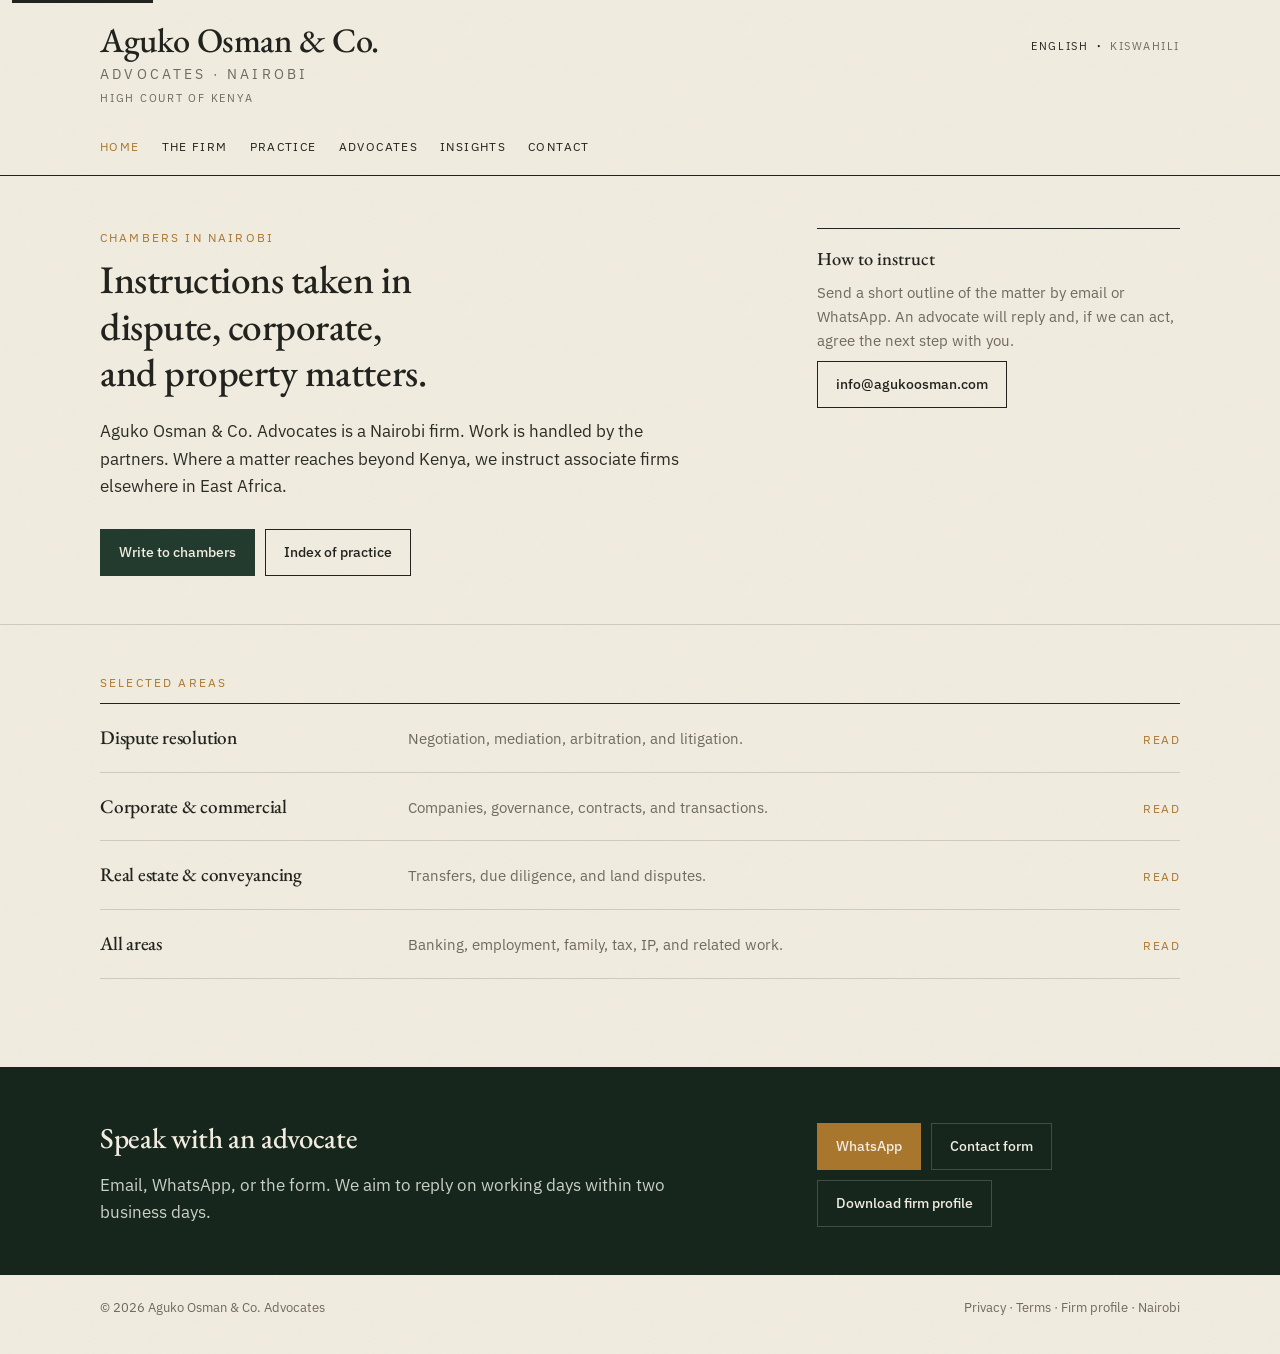
==== index.html @ e953668b "Publish the Aguko Osman chambers site as a bilingual static package. Co-authored-by: Cursor <cursora" ====
<!DOCTYPE html>
<html lang="en">
<head>
  <meta charset="UTF-8">
  <meta name="viewport" content="width=device-width, initial-scale=1">
  <title>Aguko Osman &amp; Co. Advocates — Nairobi</title>
  <meta name="description" content="Nairobi chambers practising in dispute resolution, corporate and commercial law, and conveyancing.">
  <link rel="preconnect" href="https://fonts.googleapis.com">
  <link rel="preconnect" href="https://fonts.gstatic.com" crossorigin>
  <link href="https://fonts.googleapis.com/css2?family=EB+Garamond:ital,wght@0,500;0,600;1,500&family=IBM+Plex+Sans:wght@400;500&display=swap" rel="stylesheet">
  <link rel="stylesheet" href="css/site.css">
  <script type="application/ld+json">
  {"@context":"https://schema.org","@type":"LegalService","name":"Aguko Osman & Co. Advocates","url":"https://agukoosman.com","email":"info@agukoosman.com","telephone":"+254743923365","areaServed":"Kenya","address":{"@type":"PostalAddress","addressLocality":"Nairobi","addressCountry":"KE"}}
  </script>
</head>
<body data-page="home">
  <a class="skip" href="#main">Skip to content</a>
  <div id="site-header"></div>
  <main id="main" class="page">
    <div class="wrap split">
      <div>
        <p class="page-kicker" data-i18n="home.kicker"></p>
        <h1 class="lede" data-i18n="home.lede"></h1>
        <p class="intro" data-i18n="home.intro"></p>
        <div class="actions">
          <a class="btn btn-solid" href="contact.html" data-i18n="home.ctaWrite"></a>
          <a class="btn btn-ghost" href="practice.html" data-i18n="home.ctaPractice"></a>
        </div>
      </div>
      <aside class="margin-note">
        <strong data-i18n="home.instructTitle"></strong>
        <span data-i18n="home.instruct"></span>
        <div class="actions">
          <a class="btn btn-ghost" href="mailto:info@agukoosman.com">info@agukoosman.com</a>
        </div>
      </aside>
    </div>
    <hr class="rule">
    <div class="wrap">
      <p class="page-kicker" data-i18n="home.selected"></p>
      <div class="index-list" id="home-areas"></div>
    </div>
  </main>
  <section class="band">
    <div class="wrap split">
      <div>
        <h2 style="margin:0 0 10px;font-size:1.8rem;" data-i18n="home.bandTitle"></h2>
        <p style="margin:0;max-width:36rem;color:#c9d0c4;" data-i18n="home.bandBody"></p>
      </div>
      <div class="actions" style="align-self:end;">
        <a class="btn btn-brass" href="https://wa.me/254743923365" target="_blank" rel="noopener" data-i18n="home.wa"></a>
        <a class="btn btn-ghost" href="contact.html" data-i18n="home.form"></a>
        <a class="btn btn-ghost" href="profile.html" data-i18n="home.profile"></a>
      </div>
    </div>
  </section>
  <div id="site-footer"></div>
  <script src="js/i18n.js"></script>
  <script src="js/site.js"></script>
</body>
</html>
---- css/site.css ----
:root {
  --paper: #F1ECDF;
  --ink: #22231E;
  --green: #223B2E;
  --green-deep: #16261D;
  --brass: #A9762E;
  --stone: #6E6A5C;
  --hairline: rgba(34, 35, 30, 0.16);
  --hairline-dark: rgba(241, 236, 223, 0.2);
  --measure: 38rem;
}

* { box-sizing: border-box; }

html { scroll-behavior: smooth; }

body:not(.ao-ready) main,
body:not(.ao-ready) .band,
body:not(.ao-ready) .colophon,
body:not(.ao-ready) #site-header { visibility: hidden; }

body {
  margin: 0;
  color: var(--ink);
  background-color: var(--paper);
  background-image: url("data:image/svg+xml,%3Csvg xmlns='http://www.w3.org/2000/svg' width='140' height='140'%3E%3Cfilter id='n'%3E%3CfeTurbulence type='fractalNoise' baseFrequency='.85' numOctaves='2' stitchTiles='stitch'/%3E%3C/filter%3E%3Crect width='100%25' height='100%25' filter='url(%23n)' opacity='.045'/%3E%3C/svg%3E");
  font-family: "IBM Plex Sans", sans-serif;
  font-size: 16.5px;
  line-height: 1.65;
  -webkit-font-smoothing: antialiased;
}

img { max-width: 100%; display: block; }

a { color: inherit; }

h1, h2, h3, .masthead-name, .drop {
  font-family: "EB Garamond", "Iowan Old Style", Georgia, serif;
  font-weight: 500;
  letter-spacing: -0.012em;
}

.wrap {
  width: min(1080px, calc(100% - 40px));
  margin-inline: auto;
}

.skip {
  position: absolute;
  left: 12px;
  top: -40px;
  background: var(--ink);
  color: var(--paper);
  padding: 8px 12px;
  z-index: 60;
}
.skip:focus { top: 12px; }

/* Masthead — letterhead, not a product navbar */
.masthead {
  padding: 22px 0 0;
  border-bottom: 1px solid var(--ink);
}

.masthead-top {
  display: block;
  padding-bottom: 16px;
}

.masthead-meta {
  font-size: 11px;
  letter-spacing: 0.16em;
  text-transform: uppercase;
  color: var(--stone);
  margin-top: 8px;
}

.masthead-name {
  font-size: clamp(1.55rem, 3.2vw, 2.15rem);
  line-height: 1.05;
  margin: 0;
  text-decoration: none;
  color: var(--ink);
}

.masthead-name span {
  display: block;
  font-size: 0.42em;
  letter-spacing: 0.22em;
  text-transform: uppercase;
  font-family: "IBM Plex Sans", sans-serif;
  font-weight: 400;
  margin-top: 6px;
  color: var(--stone);
}

.nav-bar {
  display: flex;
  align-items: center;
  justify-content: space-between;
  gap: 16px;
  padding: 14px 0 18px;
}

.nav-links {
  display: flex;
  flex-wrap: wrap;
  gap: 12px 22px;
  font-size: 11.5px;
  letter-spacing: 0.12em;
  text-transform: uppercase;
}

.nav-links a {
  text-decoration: none;
  color: var(--ink);
}

.nav-links a[aria-current="page"] {
  color: var(--brass);
}

.nav-links a:hover { color: var(--brass); }

.menu-btn {
  display: none;
  background: transparent;
  border: 1px solid var(--ink);
  color: var(--ink);
  font: inherit;
  font-size: 12px;
  letter-spacing: 0.12em;
  text-transform: uppercase;
  padding: 7px 12px;
  cursor: pointer;
}

.page {
  padding: 52px 0 80px;
}

.page-kicker {
  font-size: 12px;
  letter-spacing: 0.18em;
  text-transform: uppercase;
  color: var(--brass);
  margin: 0 0 10px;
}

.lede {
  font-family: "EB Garamond", Georgia, serif;
  font-size: clamp(1.7rem, 3.4vw, 2.45rem);
  line-height: 1.18;
  font-weight: 500;
  margin: 0 0 22px;
  max-width: 18ch;
}

.intro {
  font-size: 1.05rem;
  max-width: var(--measure);
  color: #2c2d26;
  margin: 0 0 28px;
}

.prose {
  max-width: var(--measure);
}

.prose p { margin: 0 0 1em; color: #2c2d26; }

.prose h2 {
  font-size: 1.7rem;
  margin: 2.2rem 0 0.7rem;
}

.prose h3 {
  font-size: 1.25rem;
  margin: 1.6rem 0 0.45rem;
}

.split {
  display: grid;
  grid-template-columns: minmax(0, 1.35fr) minmax(220px, 0.75fr);
  gap: 48px 64px;
  align-items: start;
}

.margin-note {
  border-top: 1px solid var(--ink);
  padding-top: 14px;
  font-size: 14.5px;
  color: var(--stone);
}

.margin-note strong {
  display: block;
  color: var(--ink);
  font-weight: 500;
  font-family: "EB Garamond", Georgia, serif;
  font-size: 1.15rem;
  margin-bottom: 8px;
}

.actions {
  display: flex;
  flex-wrap: wrap;
  gap: 10px;
  margin-top: 8px;
}

.btn {
  display: inline-block;
  text-decoration: none;
  padding: 11px 18px;
  font-size: 14px;
  font-weight: 500;
  border: 1px solid var(--ink);
}

.btn-solid {
  background: var(--green);
  color: var(--paper);
  border-color: var(--green);
}

.btn-solid:hover { background: var(--green-deep); border-color: var(--green-deep); }

.btn-ghost {
  background: transparent;
  color: var(--ink);
}

.btn-ghost:hover {
  background: var(--ink);
  color: var(--paper);
}

.btn-brass {
  background: var(--brass);
  color: var(--green-deep);
  border-color: var(--brass);
}

.rule {
  border: 0;
  border-top: 1px solid var(--hairline);
  margin: 48px 0;
}

.rule-ink {
  border-top-color: var(--ink);
  margin: 28px 0 36px;
}

.index-list {
  border-top: 1px solid var(--ink);
}

.index-row {
  display: grid;
  grid-template-columns: minmax(200px, 280px) 1fr auto;
  gap: 16px 28px;
  align-items: baseline;
  padding: 18px 0;
  border-bottom: 1px solid var(--hairline);
  text-decoration: none;
  color: inherit;
}

.index-row h2,
.index-row h3 {
  margin: 0;
  font-size: 1.2rem;
  font-weight: 500;
}

.index-row p {
  margin: 0;
  font-size: 14.5px;
  color: var(--stone);
}

.index-row .go {
  font-size: 12px;
  letter-spacing: 0.12em;
  text-transform: uppercase;
  color: var(--brass);
  white-space: nowrap;
}

.index-row:hover h2,
.index-row:hover h3 { color: var(--green); }

.bio {
  display: grid;
  grid-template-columns: 140px 1fr;
  gap: 28px 40px;
  padding: 36px 0;
  border-bottom: 1px solid var(--hairline);
}

.bio:first-of-type { border-top: 1px solid var(--ink); }

.mark {
  width: 140px;
  height: 160px;
  background: var(--green);
  color: var(--paper);
  display: flex;
  align-items: flex-end;
  padding: 14px 16px;
  font-family: "EB Garamond", Georgia, serif;
  font-size: 2.4rem;
  line-height: 1;
}

.bio .role {
  font-size: 12px;
  letter-spacing: 0.14em;
  text-transform: uppercase;
  color: var(--brass);
  margin: 0 0 6px;
}

.bio h2 { margin: 0 0 10px; font-size: 1.85rem; }

.bio p { margin: 0 0 0.85em; max-width: var(--measure); }

.practice-block {
  padding: 40px 0;
  border-bottom: 1px solid var(--hairline);
}

.practice-block:first-of-type { border-top: 1px solid var(--ink); }

.practice-block h2 {
  margin: 0 0 8px;
  font-size: 1.65rem;
}

.practice-block .meta {
  font-size: 12px;
  letter-spacing: 0.12em;
  text-transform: uppercase;
  color: var(--stone);
  margin: 0 0 16px;
}

article.insight {
  max-width: 40rem;
}

.byline {
  font-size: 13px;
  color: var(--stone);
  margin: 0 0 28px;
  padding-bottom: 16px;
  border-bottom: 1px solid var(--hairline);
}

.contact-grid {
  display: grid;
  grid-template-columns: 1.1fr 0.9fr;
  gap: 48px;
}

.field { margin-bottom: 22px; }

.field label {
  display: block;
  font-size: 12px;
  letter-spacing: 0.1em;
  text-transform: uppercase;
  color: var(--stone);
  margin-bottom: 6px;
}

.field input,
.field textarea,
.field select {
  width: 100%;
  background: transparent;
  border: 0;
  border-bottom: 1px solid var(--ink);
  color: var(--ink);
  font: inherit;
  font-size: 16px;
  padding: 8px 0;
  border-radius: 0;
}

.field input:focus,
.field textarea:focus,
.field select:focus {
  outline: none;
  border-bottom-color: var(--brass);
}

.consent {
  display: flex;
  gap: 10px;
  align-items: flex-start;
  font-size: 13.5px;
  color: var(--stone);
  margin: 8px 0 22px;
}

.consent input { margin-top: 4px; }

.details dt {
  font-size: 12px;
  letter-spacing: 0.12em;
  text-transform: uppercase;
  color: var(--stone);
  margin-top: 18px;
}

.details dd {
  margin: 4px 0 0;
}

.details a { color: var(--brass); }

.band {
  background: var(--green-deep);
  color: var(--paper);
  padding: 48px 0;
  margin-top: 8px;
}

.band a { color: var(--paper); }
.band .btn-ghost {
  color: var(--paper);
  border-color: var(--hairline-dark);
}
.band .btn-ghost:hover {
  background: var(--paper);
  color: var(--green-deep);
}

.colophon {
  padding: 22px 0 36px;
  font-size: 12.5px;
  color: var(--stone);
  display: flex;
  justify-content: space-between;
  gap: 16px;
  flex-wrap: wrap;
}

.colophon a { color: var(--stone); text-decoration: none; }
.colophon a:hover { color: var(--ink); }

.notice {
  font-size: 13.5px;
  color: var(--stone);
  border-top: 1px solid var(--hairline);
  padding-top: 14px;
  margin-top: 28px;
}

.lang-switch {
  display: flex;
  align-items: center;
  gap: 8px;
  margin-top: 10px;
}

.lang-switch button {
  background: none;
  border: 0;
  padding: 0;
  font: inherit;
  font-size: 11px;
  letter-spacing: 0.14em;
  text-transform: uppercase;
  color: var(--stone);
  cursor: pointer;
}

.lang-switch button[aria-pressed="true"] {
  color: var(--ink);
}

.lang-switch button:hover { color: var(--brass); }

.masthead-row {
  display: flex;
  justify-content: space-between;
  gap: 24px;
  align-items: flex-start;
}

.maps {
  display: grid;
  grid-template-columns: 1fr 1fr;
  gap: 28px;
  margin-top: 48px;
}

.map-card {
  border-top: 1px solid var(--ink);
  padding-top: 14px;
}

.map-card h2 {
  margin: 0 0 8px;
  font-size: 1.25rem;
}

.map-card p {
  font-size: 14.5px;
  color: var(--stone);
  margin: 0 0 12px;
}

.map-card iframe {
  width: 100%;
  height: 220px;
  border: 1px solid var(--hairline);
  background: var(--paper);
}

.honey {
  position: absolute;
  left: -9999px;
  height: 0;
  overflow: hidden;
}

.form-status:empty { display: none; }

.form-status.is-error { color: #7a1f1f; }

.profile-sheet {
  max-width: 42rem;
}

.profile-sheet h1 {
  font-size: 2rem;
  margin: 0 0 8px;
}

.area-nav {
  font-size: 13.5px;
  margin: 0 0 28px;
}

.area-nav a { color: var(--brass); }

@media print {
  .masthead .nav-bar,
  .menu-btn,
  .lang-switch,
  .skip,
  .colophon a:not(:first-child),
  .no-print { display: none !important; }
  body { background: #fff; background-image: none; }
  .page { padding: 0; }
}

@media (max-width: 960px) {
  .menu-btn { display: inline-block; }

  .nav-links {
    display: none;
    width: 100%;
    flex-direction: column;
    gap: 14px;
    padding: 8px 0 16px;
  }

  .nav-bar.is-open .nav-links { display: flex; }
  .nav-bar.is-open { flex-wrap: wrap; }

  .split,
  .contact-grid,
  .bio,
  .index-row {
    grid-template-columns: 1fr;
  }

  .index-row .go { display: none; }

  .lede { max-width: none; }

  .masthead-row { flex-direction: column; gap: 8px; }

  .maps { grid-template-columns: 1fr; }
}
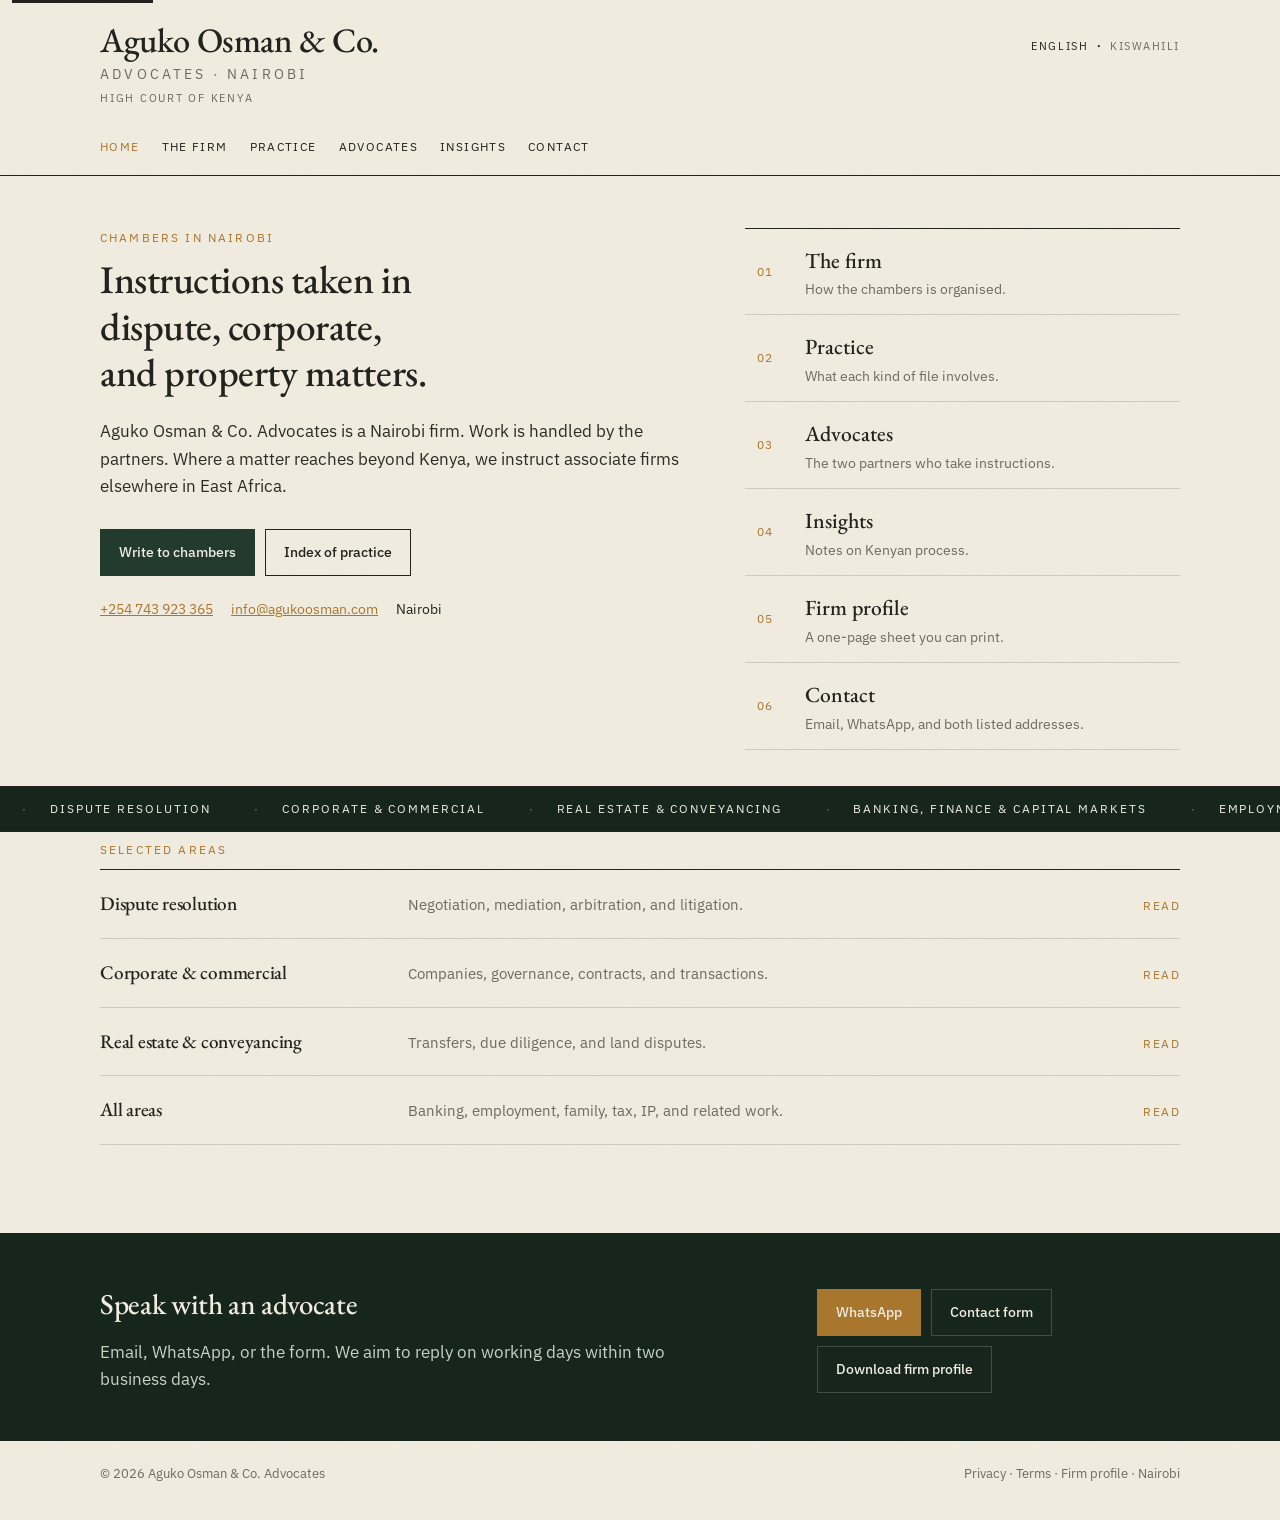
==== commit 6304ac27: "Give the homepage section panels, a practice ticker, and a phone dock. Co-authored-by: Cursor <curso" ====
--- a/index.html
+++ b/index.html
@@ -16,26 +16,32 @@
 <body data-page="home">
   <a class="skip" href="#main">Skip to content</a>
   <div id="site-header"></div>
-  <main id="main" class="page">
-    <div class="wrap split">
+  <main id="main" class="page front">
+    <div class="wrap front-grid">
       <div>
         <p class="page-kicker" data-i18n="home.kicker"></p>
-        <h1 class="lede" data-i18n="home.lede"></h1>
+        <h1 class="lede front-title" data-i18n="home.lede"></h1>
         <p class="intro" data-i18n="home.intro"></p>
         <div class="actions">
           <a class="btn btn-solid" href="contact.html" data-i18n="home.ctaWrite"></a>
           <a class="btn btn-ghost" href="practice.html" data-i18n="home.ctaPractice"></a>
         </div>
+        <p class="front-facts">
+          <a href="tel:+254743923365">+254 743 923 365</a>
+          <a href="mailto:info@agukoosman.com">info@agukoosman.com</a>
+          <span>Nairobi</span>
+        </p>
       </div>
-      <aside class="margin-note">
-        <strong data-i18n="home.instructTitle"></strong>
-        <span data-i18n="home.instruct"></span>
-        <div class="actions">
-          <a class="btn btn-ghost" href="mailto:info@agukoosman.com">info@agukoosman.com</a>
-        </div>
-      </aside>
+      <nav class="doors" aria-label="Sections">
+        <a href="about.html"><span>01</span><strong data-i18n="home.doorFirm"></strong><em data-i18n="home.doorFirmB"></em></a>
+        <a href="practice.html"><span>02</span><strong data-i18n="home.doorPractice"></strong><em data-i18n="home.doorPracticeB"></em></a>
+        <a href="advocates.html"><span>03</span><strong data-i18n="home.doorPeople"></strong><em data-i18n="home.doorPeopleB"></em></a>
+        <a href="insights.html"><span>04</span><strong data-i18n="home.doorInsights"></strong><em data-i18n="home.doorInsightsB"></em></a>
+        <a href="profile.html"><span>05</span><strong data-i18n="home.doorProfile"></strong><em data-i18n="home.doorProfileB"></em></a>
+        <a href="contact.html"><span>06</span><strong data-i18n="home.doorContact"></strong><em data-i18n="home.doorContactB"></em></a>
+      </nav>
     </div>
-    <hr class="rule">
+    <div class="ticker" id="ticker"></div>
     <div class="wrap">
       <p class="page-kicker" data-i18n="home.selected"></p>
       <div class="index-list" id="home-areas"></div>
--- a/css/site.css
+++ b/css/site.css
@@ -14,11 +14,6 @@
 
 html { scroll-behavior: smooth; }
 
-body:not(.ao-ready) main,
-body:not(.ao-ready) .band,
-body:not(.ao-ready) .colophon,
-body:not(.ao-ready) #site-header { visibility: hidden; }
-
 body {
   margin: 0;
   color: var(--ink);
@@ -131,8 +126,131 @@
   font-size: 12px;
   letter-spacing: 0.12em;
   text-transform: uppercase;
-  padding: 7px 12px;
+  min-height: 44px;
+  min-width: 44px;
+  padding: 10px 16px;
   cursor: pointer;
+}
+
+.front { padding-top: 36px; }
+
+.front-title {
+  font-size: clamp(2.1rem, 4.6vw, 3.4rem);
+  max-width: 14ch;
+}
+
+.front-grid {
+  display: grid;
+  grid-template-columns: minmax(0, 1.15fr) minmax(280px, 0.85fr);
+  gap: 48px 56px;
+  align-items: start;
+}
+
+.front-facts {
+  display: flex;
+  flex-wrap: wrap;
+  gap: 8px 18px;
+  margin: 22px 0 0;
+  font-size: 14px;
+}
+
+.front-facts a { color: var(--brass); }
+
+.doors {
+  border-top: 1px solid var(--ink);
+}
+
+.doors a {
+  display: grid;
+  grid-template-columns: 36px 1fr;
+  grid-template-rows: auto auto;
+  column-gap: 12px;
+  padding: 14px 12px;
+  border-bottom: 1px solid var(--hairline);
+  text-decoration: none;
+  min-height: 72px;
+  align-content: center;
+}
+
+.doors a span {
+  grid-row: 1 / span 2;
+  align-self: center;
+  font-size: 12px;
+  letter-spacing: 0.08em;
+  color: var(--brass);
+}
+
+.doors a strong {
+  font-family: "EB Garamond", Georgia, serif;
+  font-weight: 500;
+  font-size: 1.35rem;
+}
+
+.doors a em {
+  font-style: normal;
+  font-size: 13.5px;
+  color: var(--stone);
+}
+
+.doors a:hover,
+.doors a:focus-visible {
+  background: var(--green);
+  color: var(--paper);
+}
+
+.doors a:hover em,
+.doors a:focus-visible em,
+.doors a:hover span,
+.doors a:focus-visible span {
+  color: #d7c7a2;
+}
+
+.ticker {
+  margin: 36px 0 8px;
+  border-top: 1px solid var(--ink);
+  border-bottom: 1px solid var(--ink);
+  overflow: hidden;
+  background: var(--green-deep);
+  color: var(--paper);
+}
+
+.ticker-label {
+  display: none;
+}
+
+.ticker-track {
+  display: flex;
+  gap: 0;
+  width: max-content;
+  animation: ticker 48s linear infinite;
+  padding: 12px 0;
+}
+
+.ticker-track span {
+  padding: 0 22px;
+  font-size: 12px;
+  letter-spacing: 0.16em;
+  text-transform: uppercase;
+  white-space: nowrap;
+}
+
+.ticker-track span::before {
+  content: "·";
+  margin-right: 22px;
+  color: var(--brass);
+}
+
+@keyframes ticker {
+  from { transform: translateX(0); }
+  to { transform: translateX(-50%); }
+}
+
+@media (prefers-reduced-motion: reduce) {
+  .ticker-track { animation: none; }
+}
+
+.dock {
+  display: none;
 }
 
 .page {
@@ -588,4 +706,35 @@
   .masthead-row { flex-direction: column; gap: 8px; }
 
   .maps { grid-template-columns: 1fr; }
-}
+
+  .front-grid { grid-template-columns: 1fr; gap: 28px; }
+
+  .front-title { max-width: none; }
+
+  .dock {
+    display: grid;
+    grid-template-columns: 1fr 1fr 1fr;
+    position: fixed;
+    left: 0;
+    right: 0;
+    bottom: 0;
+    z-index: 40;
+    background: var(--green-deep);
+    border-top: 1px solid var(--brass);
+  }
+
+  .dock a {
+    color: var(--paper);
+    text-decoration: none;
+    text-align: center;
+    padding: 14px 8px;
+    min-height: 48px;
+    font-size: 13px;
+    letter-spacing: 0.08em;
+    text-transform: uppercase;
+  }
+
+  .dock a + a { border-left: 1px solid rgba(241, 236, 223, 0.2); }
+
+  body { padding-bottom: 56px; }
+}
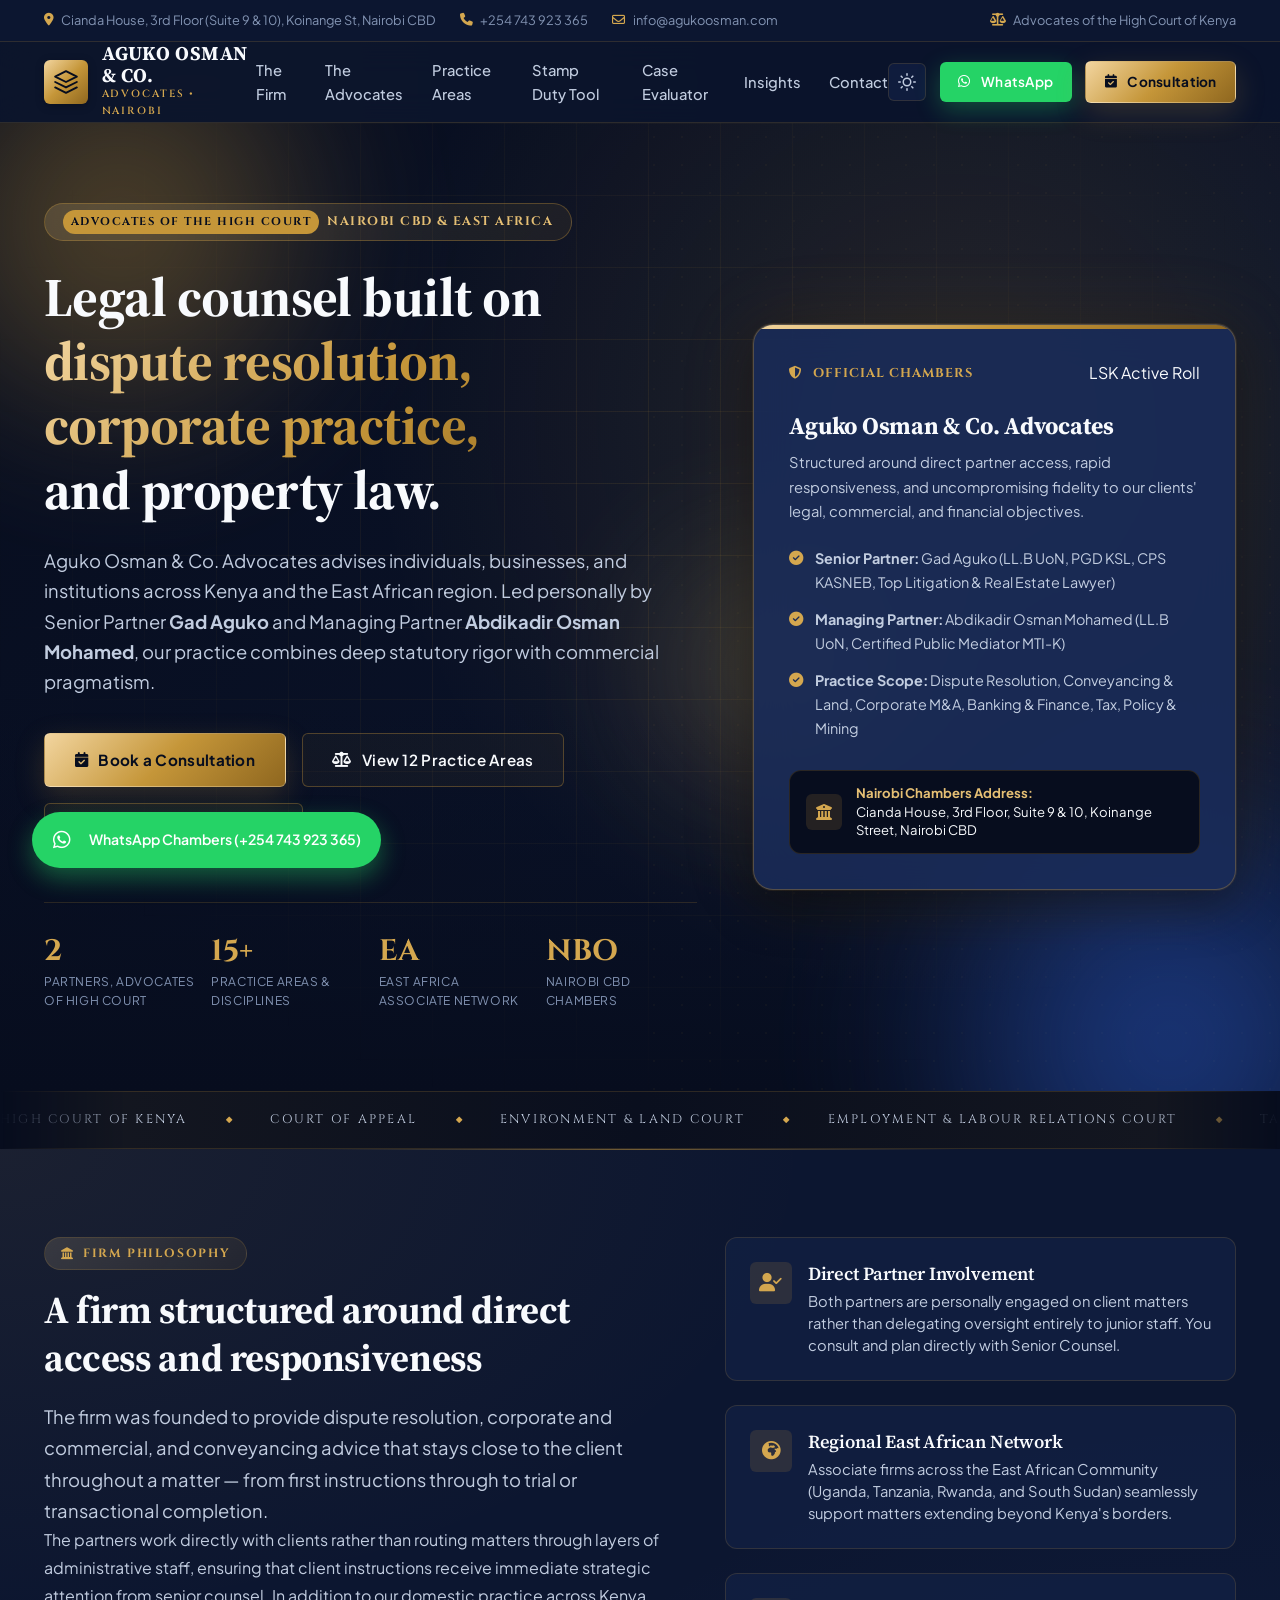
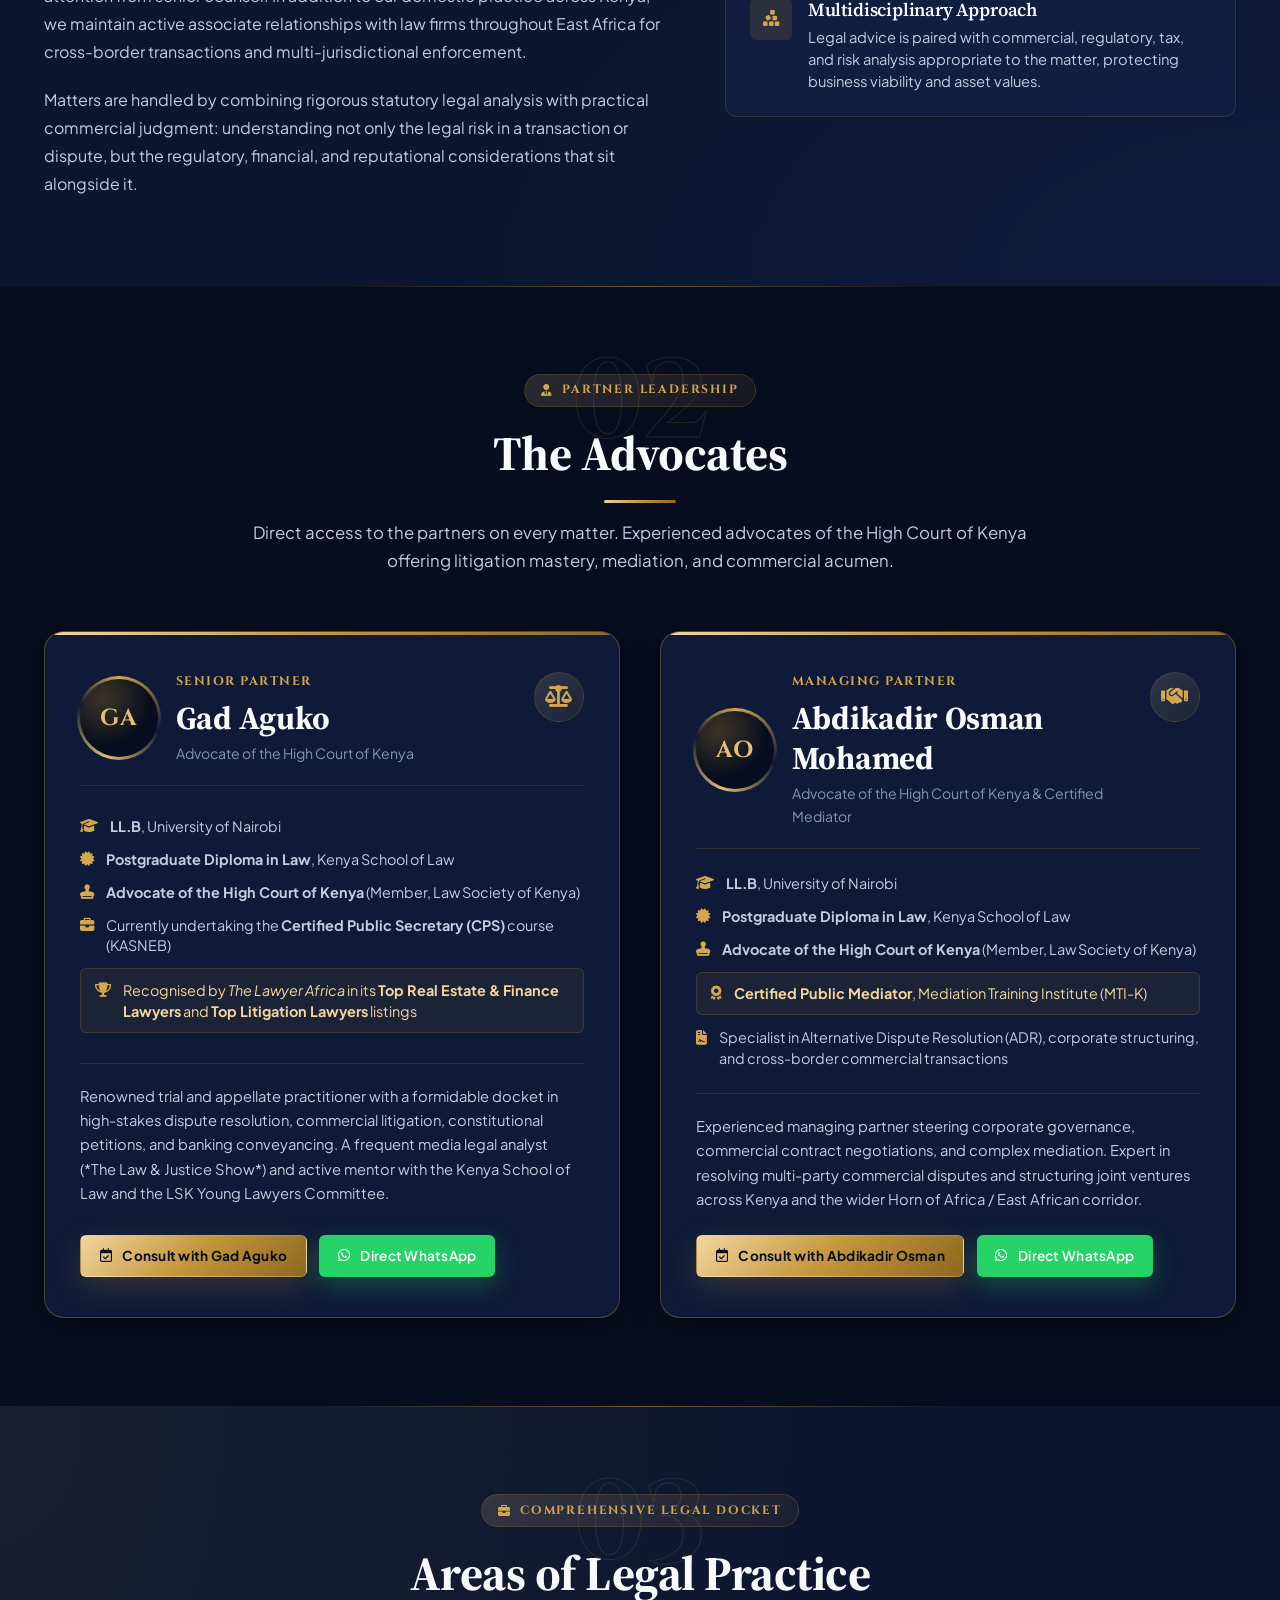
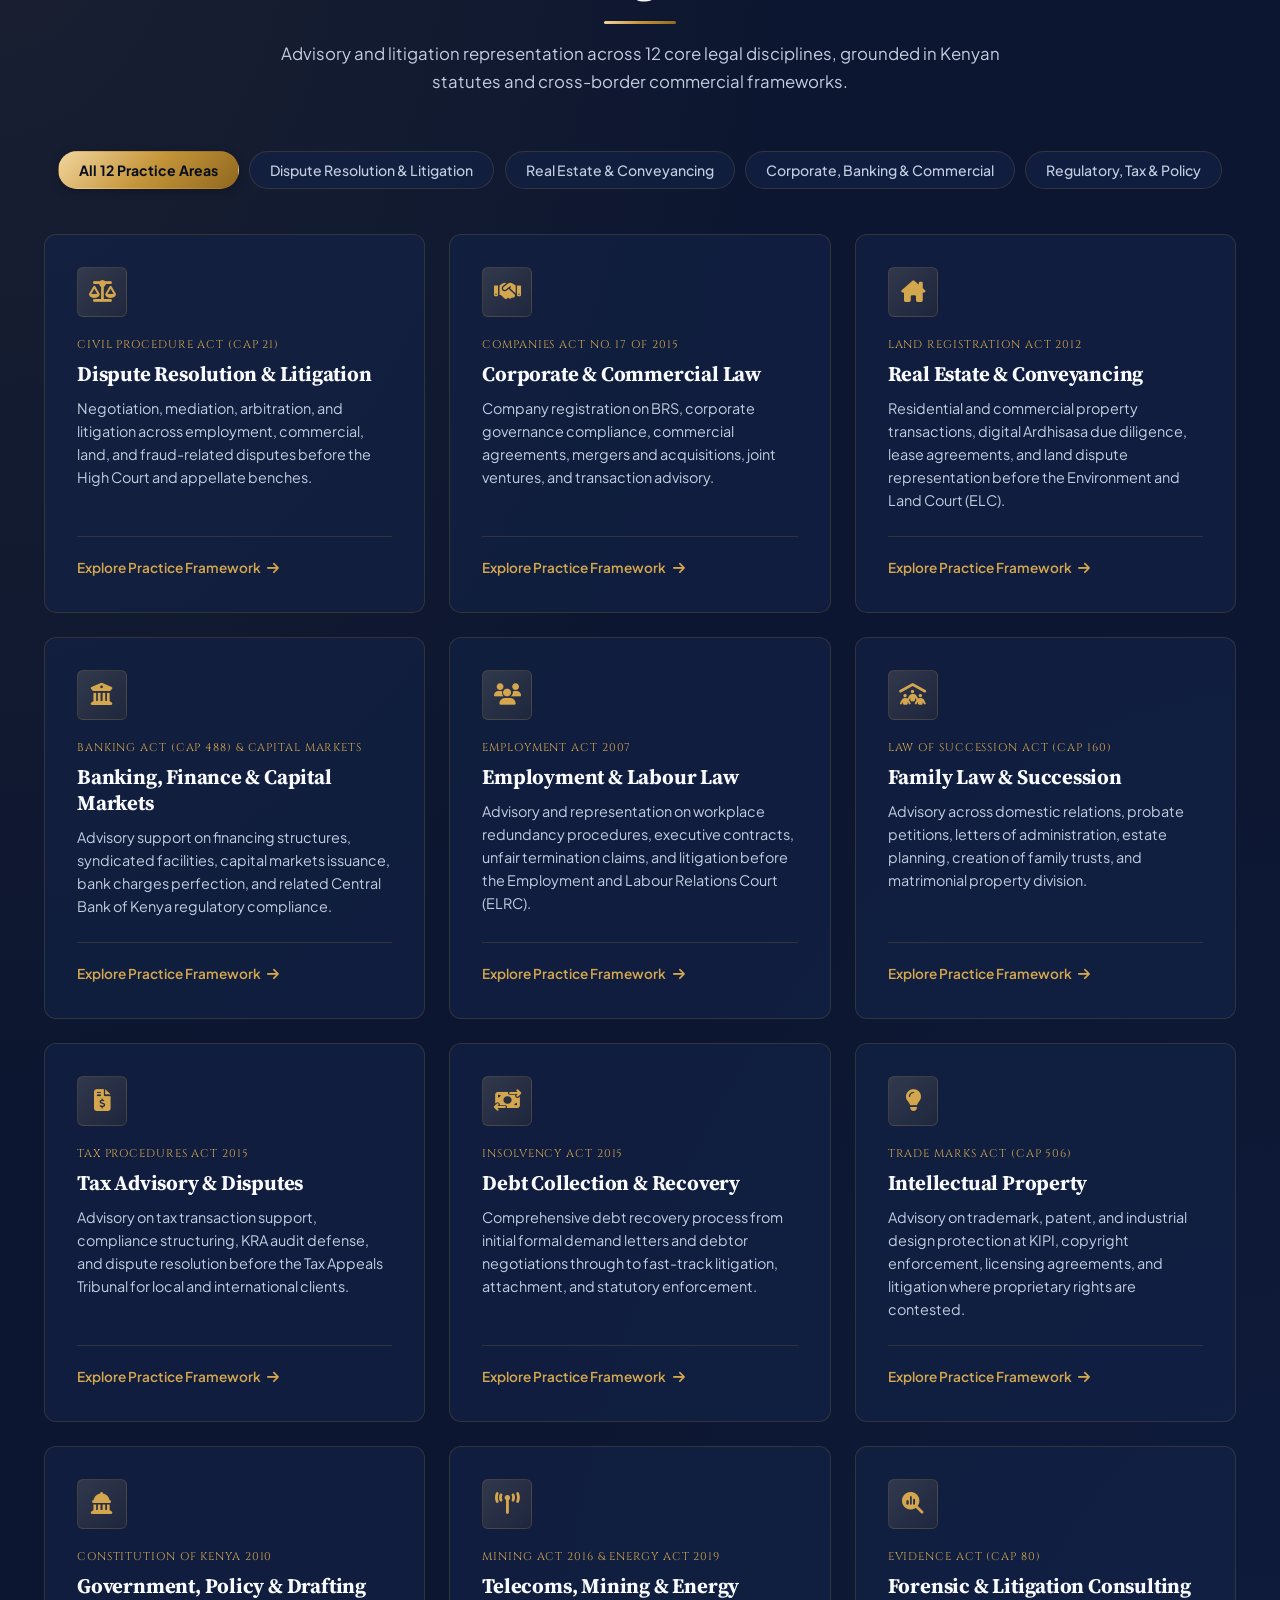
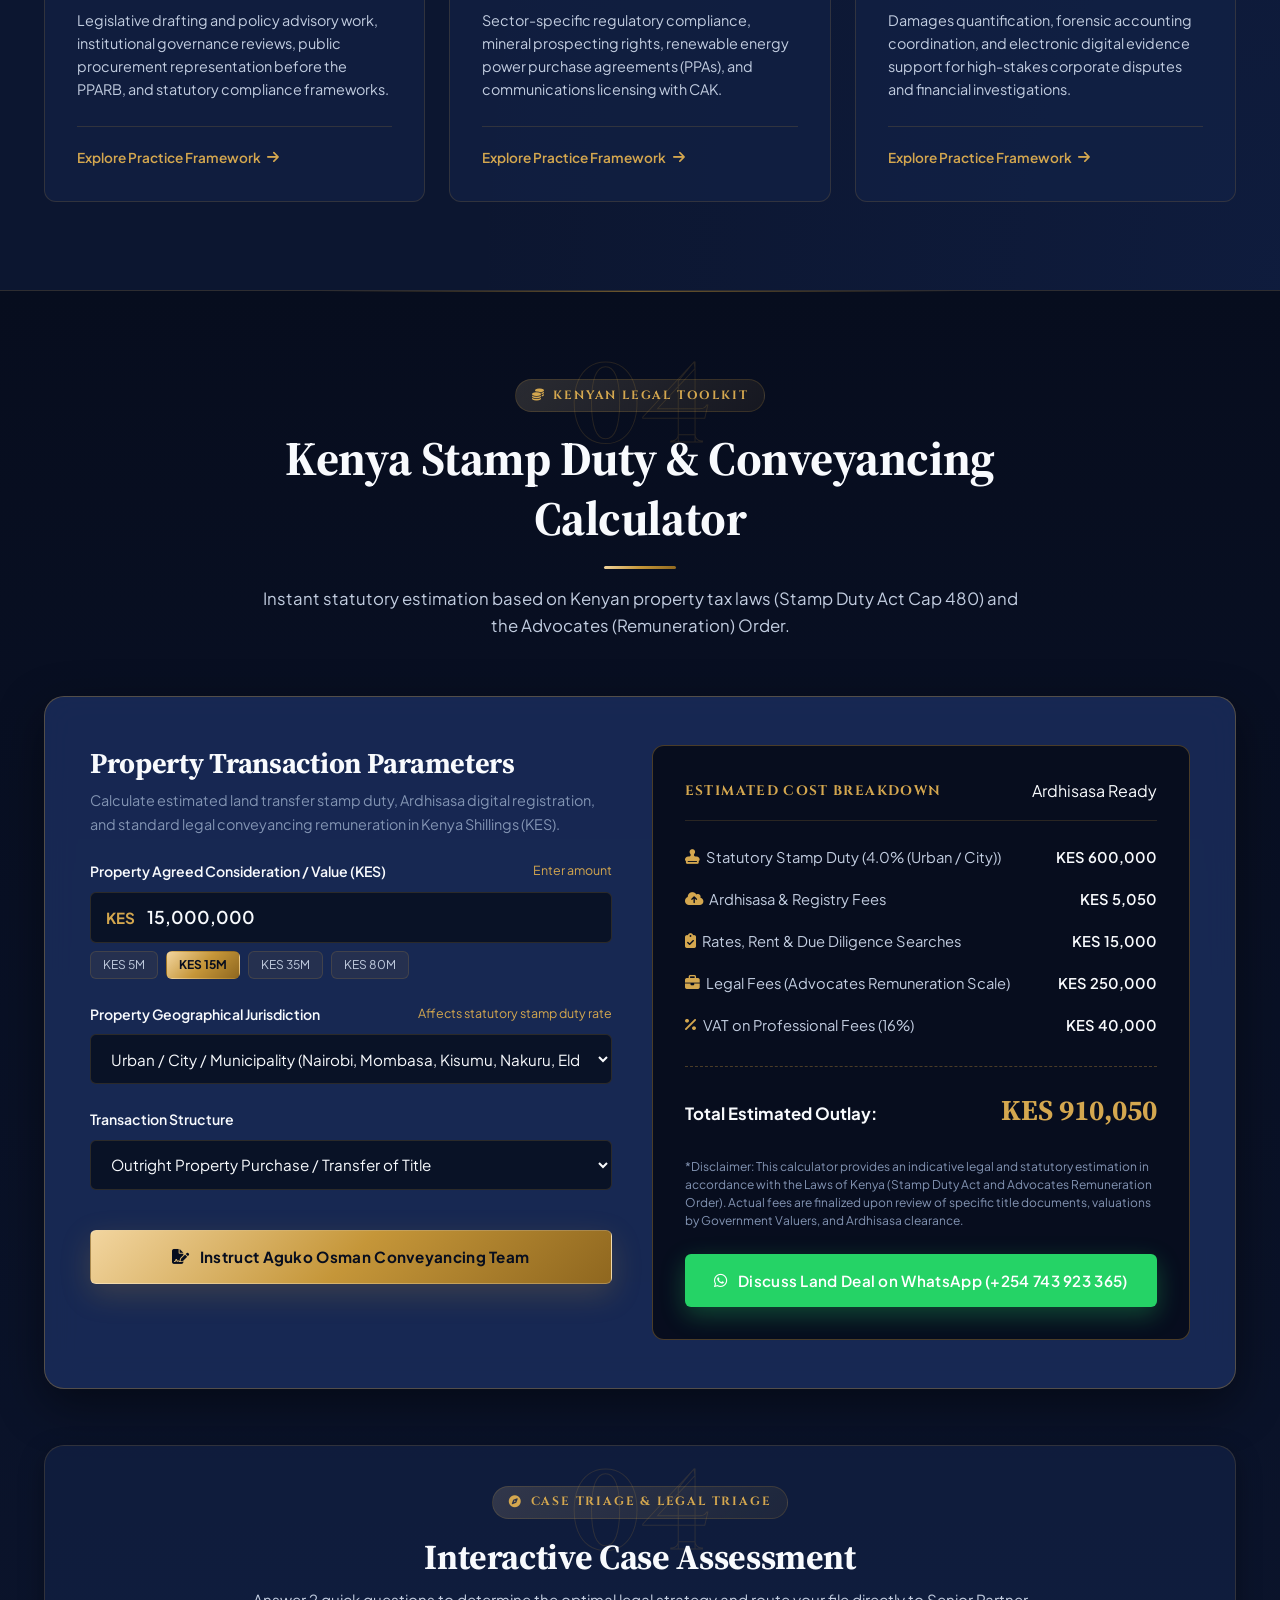
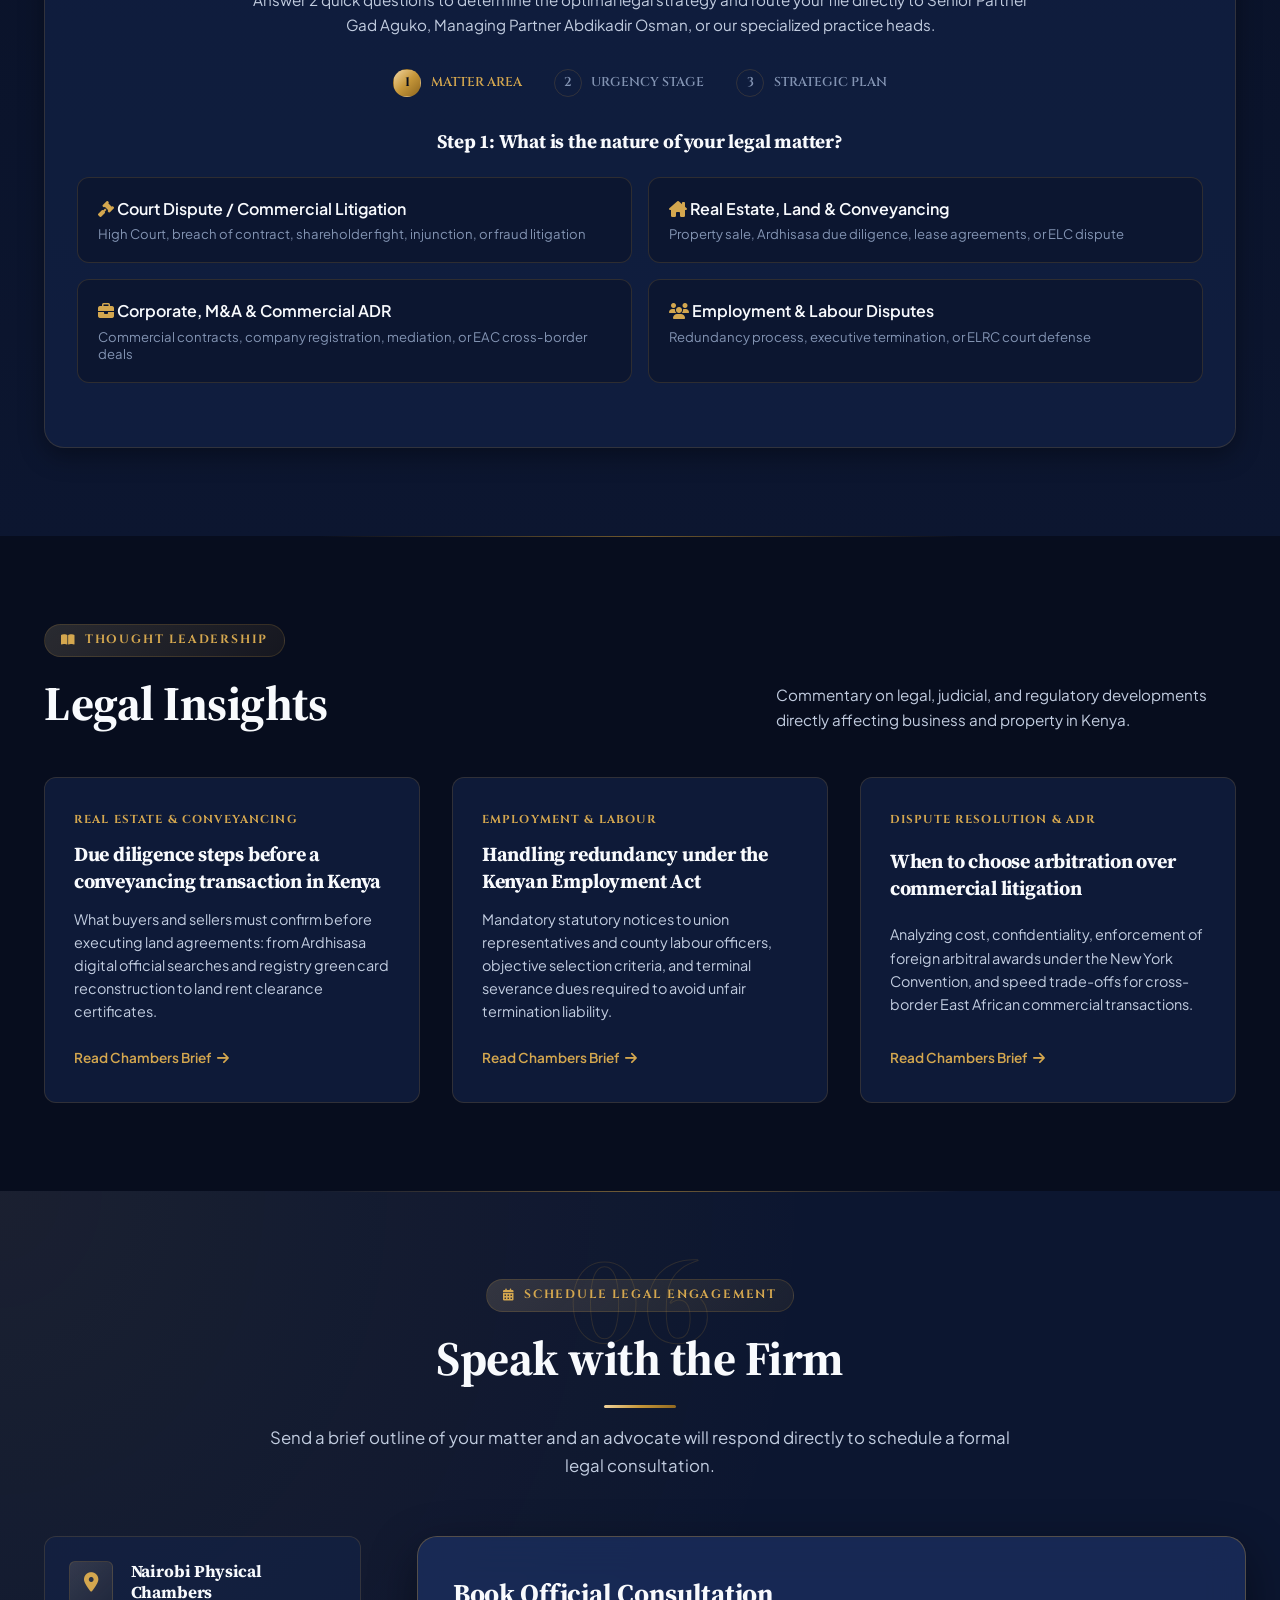
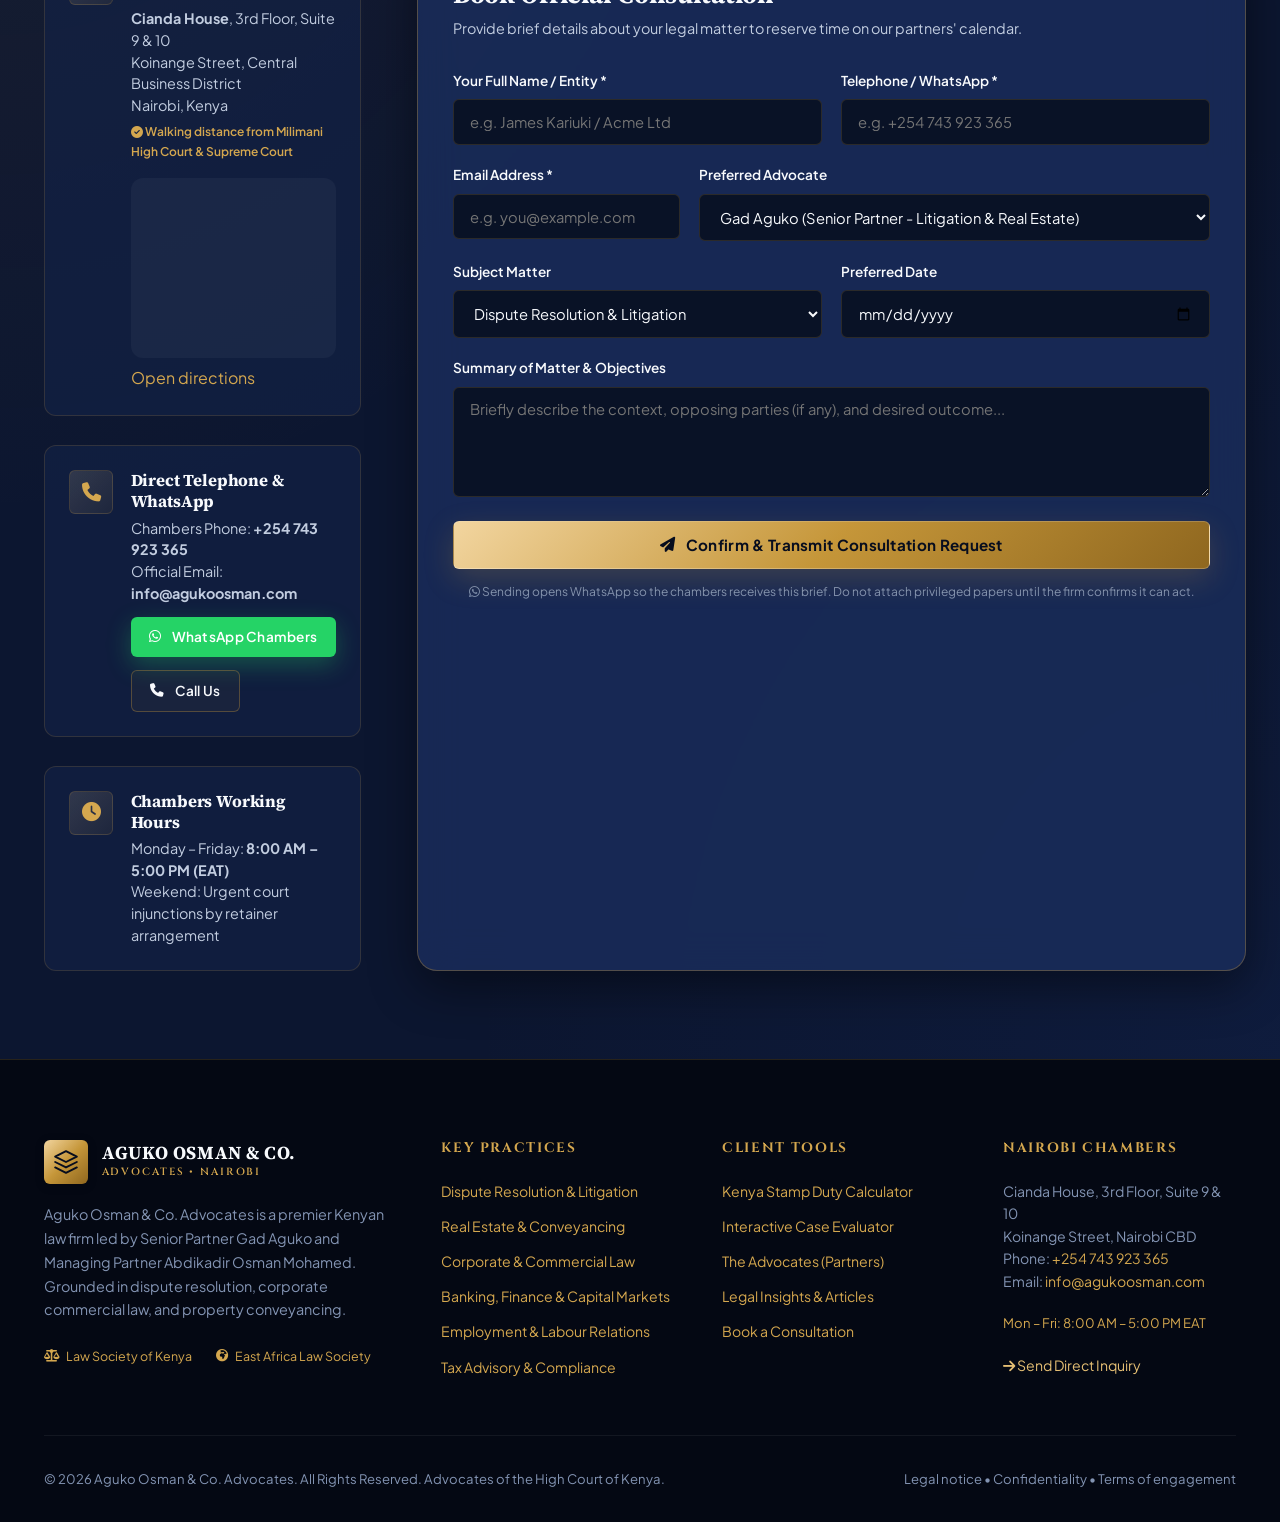
==== commit 81c90e0d: "Add files via upload" ====
--- a/index.html
+++ b/index.html
@@ -1,67 +1,1430 @@
 <!DOCTYPE html>
-<html lang="en">
+<html lang="en" data-theme="dark">
 <head>
   <meta charset="UTF-8">
-  <meta name="viewport" content="width=device-width, initial-scale=1">
-  <title>Aguko Osman &amp; Co. Advocates — Nairobi</title>
-  <meta name="description" content="Nairobi chambers practising in dispute resolution, corporate and commercial law, and conveyancing.">
+  <meta name="viewport" content="width=device-width, initial-scale=1.0">
+  <meta name="description" content="Aguko Osman & Co. Advocates - Premier Nairobi law firm led by Senior Partner Gad Aguko and Managing Partner Abdikadir Osman Mohamed. Specializing in dispute resolution, corporate law, real estate & conveyancing, banking, and public interest litigation across Kenya and East Africa.">
+  <meta name="keywords" content="Aguko Osman & Co Advocates, Gad Aguko, Abdikadir Osman Mohamed, Nairobi law firm, Kenyan advocates, High Court of Kenya, real estate conveyancing Kenya, Stamp Duty calculator Kenya, dispute resolution Nairobi, University of Nairobi Law">
+  <meta name="author" content="Aguko Osman & Co. Advocates">
+  <meta property="og:title" content="Aguko Osman & Co. Advocates | Nairobi">
+  <meta property="og:description" content="Nairobi chambers for dispute resolution, corporate work, and conveyancing. Call or WhatsApp +254 743 923 365.">
+  <meta property="og:type" content="website">
+  <meta property="og:locale" content="en_KE">
+  <title>Aguko Osman & Co. Advocates | Nairobi Law Firm & Advocate Gad Aguko</title>
+  <link rel="icon" href="data:image/svg+xml,%3Csvg xmlns='http://www.w3.org/2000/svg' viewBox='0 0 64 64'%3E%3Crect width='64' height='64' rx='14' fill='%23140f09'/%3E%3Ctext x='32' y='42' text-anchor='middle' font-family='Georgia' font-size='22' fill='%23e8c56b'%3EAO%3C/text%3E%3C/svg%3E">
+
+  <!-- Google Fonts -->
   <link rel="preconnect" href="https://fonts.googleapis.com">
   <link rel="preconnect" href="https://fonts.gstatic.com" crossorigin>
-  <link href="https://fonts.googleapis.com/css2?family=EB+Garamond:ital,wght@0,500;0,600;1,500&family=IBM+Plex+Sans:wght@400;500&display=swap" rel="stylesheet">
-  <link rel="stylesheet" href="css/site.css">
+  <link href="https://fonts.googleapis.com/css2?family=Cinzel:wght@500;600;700;800&family=Playfair+Display:ital,wght@0,500;0,600;0,700;0,800;1,500;1,600&family=Plus+Jakarta+Sans:wght@300;400;500;600;700&family=Source+Serif+4:ital,opsz,wght@0,8..60,400;0,8..60,500;0,8..60,600;1,8..60,400&display=swap" rel="stylesheet">
+
+  <!-- FontAwesome Icons -->
+  <link rel="stylesheet" href="https://cdnjs.cloudflare.com/ajax/libs/font-awesome/6.5.1/css/all.min.css" integrity="sha512-DTOQO9RWCH3ppGqcWaEA1BIZOC6xxalwEsw9c2QQeAIftl+Vegovlnee1c9QX4TctnWMn13TZye+giMm8e2LwA==" crossorigin="anonymous" referrerpolicy="no-referrer" />
+
+  <!-- Custom Stylesheet -->
+  <link rel="stylesheet" href="styles.css">
+
+  <!-- Structured Data / SEO Schema -->
   <script type="application/ld+json">
-  {"@context":"https://schema.org","@type":"LegalService","name":"Aguko Osman & Co. Advocates","url":"https://agukoosman.com","email":"info@agukoosman.com","telephone":"+254743923365","areaServed":"Kenya","address":{"@type":"PostalAddress","addressLocality":"Nairobi","addressCountry":"KE"}}
+  {
+    "@context": "https://schema.org",
+    "@type": "LegalService",
+    "name": "Aguko Osman & Co. Advocates",
+    "description": "Leading full-service law firm in Nairobi, Kenya providing dispute resolution, corporate law, conveyancing, and constitutional advocacy. Senior Partner: Advocate Gad Aguko; Managing Partner: Advocate Abdikadir Osman Mohamed.",
+    "address": {
+      "@type": "PostalAddress",
+      "streetAddress": "Cianda House, 3rd Floor, Suite 9 & 10, Koinange Street",
+      "addressLocality": "Nairobi",
+      "addressRegion": "Nairobi County",
+      "addressCountry": "KE"
+    },
+    "telephone": "+254743923365",
+    "email": "info@agukoosman.com",
+    "founder": [
+      {
+        "@type": "Person",
+        "name": "Gad Aguko",
+        "jobTitle": "Senior Partner & Advocate of the High Court of Kenya"
+      },
+      {
+        "@type": "Person",
+        "name": "Abdikadir Osman Mohamed",
+        "jobTitle": "Managing Partner & Advocate of the High Court of Kenya"
+      }
+    ],
+    "openingHours": "Mo-Fr 08:00-17:00",
+    "priceRange": "$$"
+  }
   </script>
 </head>
-<body data-page="home">
-  <a class="skip" href="#main">Skip to content</a>
-  <div id="site-header"></div>
-  <main id="main" class="page front">
-    <div class="wrap front-grid">
-      <div>
-        <p class="page-kicker" data-i18n="home.kicker"></p>
-        <h1 class="lede front-title" data-i18n="home.lede"></h1>
-        <p class="intro" data-i18n="home.intro"></p>
-        <div class="actions">
-          <a class="btn btn-solid" href="contact.html" data-i18n="home.ctaWrite"></a>
-          <a class="btn btn-ghost" href="practice.html" data-i18n="home.ctaPractice"></a>
-        </div>
-        <p class="front-facts">
-          <a href="tel:+254743923365">+254 743 923 365</a>
-          <a href="mailto:info@agukoosman.com">info@agukoosman.com</a>
-          <span>Nairobi</span>
+<body>
+
+  <!-- -----------------------------------------------------------------------
+       Top Bar: Location, Contact & Working Hours
+       ----------------------------------------------------------------------- -->
+  <div class="topbar">
+    <div class="container topbar-content">
+      <div class="topbar-items">
+        <div class="topbar-item">
+          <i class="fa-solid fa-location-dot"></i>
+          <span>Cianda House, 3rd Floor (Suite 9 & 10), Koinange St, Nairobi CBD</span>
+        </div>
+        <div class="topbar-item">
+          <i class="fa-solid fa-phone"></i>
+          <a href="tel:+254743923365" style="color: inherit;">+254 743 923 365</a>
+        </div>
+        <div class="topbar-item topbar-item-wide">
+          <i class="fa-regular fa-envelope"></i>
+          <a href="mailto:info@agukoosman.com" style="color: inherit;">info@agukoosman.com</a>
+        </div>
+      </div>
+      <div class="topbar-items">
+        <div class="topbar-item">
+          <i class="fa-solid fa-scale-balanced"></i>
+          <span>Advocates of the High Court of Kenya</span>
+        </div>
+      </div>
+    </div>
+  </div>
+
+  <!-- -----------------------------------------------------------------------
+       Header & Navigation
+       ----------------------------------------------------------------------- -->
+  <header class="header" id="mainHeader">
+    <div class="container navbar">
+      <!-- Brand Logo -->
+      <a href="#hero" class="logo-link" id="brandLogoLink">
+        <div class="logo-crest">
+          <svg viewBox="0 0 24 24" fill="none" stroke="currentColor" stroke-width="1.8" stroke-linecap="round" stroke-linejoin="round">
+            <path d="M12 2L2 7l10 5 10-5-10-5z"></path>
+            <path d="M2 17l10 5 10-5"></path>
+            <path d="M2 12l10 5 10-5"></path>
+          </svg>
+        </div>
+        <div class="logo-text">
+          <span class="logo-title">AGUKO OSMAN & CO.</span>
+          <span class="logo-subtitle">ADVOCATES &bull; NAIROBI</span>
+        </div>
+      </a>
+
+      <!-- Desktop Navigation -->
+      <nav class="nav-links" id="desktopNavLinks">
+        <a href="#about" class="nav-link">The Firm</a>
+        <a href="#advocates" class="nav-link">The Advocates</a>
+        <a href="#practice-areas" class="nav-link">Practice Areas</a>
+        <a href="#calculator" class="nav-link">Stamp Duty Tool</a>
+        <a href="#assessment" class="nav-link">Case Evaluator</a>
+        <a href="#insights" class="nav-link">Insights</a>
+        <a href="#contact" class="nav-link">Contact</a>
+      </nav>
+
+      <!-- Action Buttons -->
+      <div class="nav-actions">
+        <!-- Theme Toggle -->
+        <button type="button" class="theme-toggle" id="themeToggleBtn" aria-label="Toggle dark/light mode">
+          <i class="fa-solid fa-sun"></i>
+        </button>
+
+        <!-- WhatsApp Quick Action -->
+        <a href="https://wa.me/254743923365?text=Hello%20Aguko%20Osman%20%26%20Co.%20Advocates,%20I%20would%20like%20to%20inquire%20about%20legal%20counsel." target="_blank" rel="noopener noreferrer" class="btn btn-whatsapp btn-sm" id="navWhatsappBtn">
+          <i class="fa-brands fa-whatsapp"></i>
+          <span>WhatsApp</span>
+        </a>
+
+        <!-- Consultation CTA -->
+        <a href="#consultation" class="btn btn-gold btn-sm" id="navConsultBtn">
+          <i class="fa-solid fa-calendar-check"></i>
+          <span>Consultation</span>
+        </a>
+
+        <!-- Mobile Menu Hamburger -->
+        <button type="button" class="mobile-menu-btn" id="mobileMenuBtn" aria-label="Open mobile navigation menu" aria-expanded="false" aria-controls="mobileNavDrawer">
+          <i class="fa-solid fa-bars"></i>
+        </button>
+      </div>
+    </div>
+  </header>
+
+  <!-- Mobile Drawer Menu -->
+  <div class="mobile-nav-drawer" id="mobileNavDrawer">
+    <div class="mobile-nav-header">
+      <div class="logo-text">
+        <span class="logo-title" style="font-size: 1.1rem;">AGUKO OSMAN & CO.</span>
+        <span class="logo-subtitle">ADVOCATES &bull; NAIROBI</span>
+      </div>
+      <button type="button" class="modal-close-btn" id="closeMobileNav" aria-label="Close navigation">
+        <i class="fa-solid fa-xmark"></i>
+      </button>
+    </div>
+    <nav class="mobile-nav-links">
+      <a href="#hero" class="mobile-nav-link">Home</a>
+      <a href="#about" class="mobile-nav-link">About The Firm</a>
+      <a href="#advocates" class="mobile-nav-link">The Advocates (Partners)</a>
+      <a href="#practice-areas" class="mobile-nav-link">12 Practice Areas</a>
+      <a href="#calculator" class="mobile-nav-link">Kenya Stamp Duty Tool</a>
+      <a href="#assessment" class="mobile-nav-link">Interactive Case Assessment</a>
+      <a href="#insights" class="mobile-nav-link">Legal Insights</a>
+      <a href="#consultation" class="mobile-nav-link">Book Consultation</a>
+      <a href="#contact" class="mobile-nav-link">Contact & Location</a>
+    </nav>
+    <div style="margin-top: auto; display: flex; flex-direction: column; gap: 0.8rem;">
+      <a href="https://wa.me/254743923365?text=Hello%20Aguko%20Osman%20%26%20Co.%20Advocates,%20I%20would%20like%20to%20inquire%20about%20legal%20representation." target="_blank" rel="noopener noreferrer" class="btn btn-whatsapp" style="width: 100%;">
+        <i class="fa-brands fa-whatsapp"></i>
+        <span>Chat on WhatsApp (+254 743 923 365)</span>
+      </a>
+      <a href="tel:+254743923365" class="btn btn-outline" style="width: 100%;">
+        <i class="fa-solid fa-phone"></i>
+        <span>Call Chambers Directly</span>
+      </a>
+    </div>
+  </div>
+  <div class="drawer-overlay" id="drawerOverlay"></div>
+
+  <!-- -----------------------------------------------------------------------
+       Hero Section
+       ----------------------------------------------------------------------- -->
+  <section class="hero-section" id="hero">
+    <div class="hero-bg-overlay"></div>
+    <div class="hero-pattern"></div>
+    <div class="hero-orb hero-orb-1" aria-hidden="true"></div>
+    <div class="hero-orb hero-orb-2" aria-hidden="true"></div>
+    <div class="hero-orb hero-orb-3" aria-hidden="true"></div>
+    <div class="hero-grid-lines" aria-hidden="true"></div>
+    <div class="container hero-grid">
+      <!-- Left Hero Column -->
+      <div class="hero-content-col">
+        <div class="hero-tag">
+          <span class="badge-pill">ADVOCATES OF THE HIGH COURT</span>
+          <span>Nairobi CBD & East Africa</span>
+        </div>
+        <h1 class="hero-title">
+          Legal counsel built on <br>
+          <span class="text-gold-gradient">dispute resolution, corporate practice,</span> and property law.
+        </h1>
+        <p class="hero-subtitle">
+          Aguko Osman & Co. Advocates advises individuals, businesses, and institutions across Kenya and the East African region. Led personally by Senior Partner <strong>Gad Aguko</strong> and Managing Partner <strong>Abdikadir Osman Mohamed</strong>, our practice combines deep statutory rigor with commercial pragmatism.
         </p>
-      </div>
-      <nav class="doors" aria-label="Sections">
-        <a href="about.html"><span>01</span><strong data-i18n="home.doorFirm"></strong><em data-i18n="home.doorFirmB"></em></a>
-        <a href="practice.html"><span>02</span><strong data-i18n="home.doorPractice"></strong><em data-i18n="home.doorPracticeB"></em></a>
-        <a href="advocates.html"><span>03</span><strong data-i18n="home.doorPeople"></strong><em data-i18n="home.doorPeopleB"></em></a>
-        <a href="insights.html"><span>04</span><strong data-i18n="home.doorInsights"></strong><em data-i18n="home.doorInsightsB"></em></a>
-        <a href="profile.html"><span>05</span><strong data-i18n="home.doorProfile"></strong><em data-i18n="home.doorProfileB"></em></a>
-        <a href="contact.html"><span>06</span><strong data-i18n="home.doorContact"></strong><em data-i18n="home.doorContactB"></em></a>
-      </nav>
-    </div>
-    <div class="ticker" id="ticker"></div>
-    <div class="wrap">
-      <p class="page-kicker" data-i18n="home.selected"></p>
-      <div class="index-list" id="home-areas"></div>
-    </div>
-  </main>
-  <section class="band">
-    <div class="wrap split">
-      <div>
-        <h2 style="margin:0 0 10px;font-size:1.8rem;" data-i18n="home.bandTitle"></h2>
-        <p style="margin:0;max-width:36rem;color:#c9d0c4;" data-i18n="home.bandBody"></p>
-      </div>
-      <div class="actions" style="align-self:end;">
-        <a class="btn btn-brass" href="https://wa.me/254743923365" target="_blank" rel="noopener" data-i18n="home.wa"></a>
-        <a class="btn btn-ghost" href="contact.html" data-i18n="home.form"></a>
-        <a class="btn btn-ghost" href="profile.html" data-i18n="home.profile"></a>
+
+        <div class="hero-cta-group">
+          <a href="#consultation" class="btn btn-gold" id="heroConsultCTA">
+            <i class="fa-solid fa-calendar-check"></i>
+            <span>Book a Consultation</span>
+          </a>
+          <a href="#practice-areas" class="btn btn-outline" id="heroPracticeCTA">
+            <i class="fa-solid fa-scale-balanced"></i>
+            <span>View 12 Practice Areas</span>
+          </a>
+          <a href="#calculator" class="btn btn-outline" id="heroCalcCTA">
+            <i class="fa-solid fa-calculator"></i>
+            <span>Kenya Stamp Duty Tool</span>
+          </a>
+        </div>
+
+        <div class="hero-stats">
+          <div class="stat-item">
+            <span class="stat-number">2</span>
+            <span class="stat-label">Partners, Advocates of High Court</span>
+          </div>
+          <div class="stat-item">
+            <span class="stat-number">15+</span>
+            <span class="stat-label">Practice Areas & Disciplines</span>
+          </div>
+          <div class="stat-item">
+            <span class="stat-number">EA</span>
+            <span class="stat-label">East Africa Associate Network</span>
+          </div>
+          <div class="stat-item">
+            <span class="stat-number">NBO</span>
+            <span class="stat-label">Nairobi CBD Chambers</span>
+          </div>
+        </div>
+      </div>
+
+      <!-- Right Hero Column: Chambers Profile Card -->
+      <div class="hero-card-col">
+        <div class="hero-card">
+          <div class="card-header-badge">
+            <div class="card-seal">
+              <i class="fa-solid fa-shield-halved"></i>
+              <span>Official Chambers</span>
+            </div>
+            <span class="advocate-pill">LSK Active Roll</span>
+          </div>
+
+          <h3>Aguko Osman & Co. Advocates</h3>
+          <p class="hero-card-desc">
+            Structured around direct partner access, rapid responsiveness, and uncompromising fidelity to our clients' legal, commercial, and financial objectives.
+          </p>
+
+          <div class="card-features-list">
+            <div class="card-feature">
+              <i class="fa-solid fa-circle-check"></i>
+              <span><strong>Senior Partner:</strong> Gad Aguko (LL.B UoN, PGD KSL, CPS KASNEB, Top Litigation & Real Estate Lawyer)</span>
+            </div>
+            <div class="card-feature">
+              <i class="fa-solid fa-circle-check"></i>
+              <span><strong>Managing Partner:</strong> Abdikadir Osman Mohamed (LL.B UoN, Certified Public Mediator MTI-K)</span>
+            </div>
+            <div class="card-feature">
+              <i class="fa-solid fa-circle-check"></i>
+              <span><strong>Practice Scope:</strong> Dispute Resolution, Conveyancing & Land, Corporate M&A, Banking & Finance, Tax, Policy & Mining</span>
+            </div>
+          </div>
+
+          <div class="card-location-badge">
+            <div class="card-location-icon">
+              <i class="fa-solid fa-building-columns"></i>
+            </div>
+            <div class="card-location-text">
+              <strong>Nairobi Chambers Address:</strong>
+              Cianda House, 3rd Floor, Suite 9 & 10, Koinange Street, Nairobi CBD
+            </div>
+          </div>
+        </div>
       </div>
     </div>
   </section>
-  <div id="site-footer"></div>
-  <script src="js/i18n.js"></script>
-  <script src="js/site.js"></script>
+
+  <!-- Forums the firm appears before -->
+  <div class="forum-marquee" aria-label="Courts and tribunals the firm appears before">
+    <div class="forum-track">
+      <span>High Court of Kenya</span><i class="fa-solid fa-diamond"></i>
+      <span>Court of Appeal</span><i class="fa-solid fa-diamond"></i>
+      <span>Environment &amp; Land Court</span><i class="fa-solid fa-diamond"></i>
+      <span>Employment &amp; Labour Relations Court</span><i class="fa-solid fa-diamond"></i>
+      <span>Tax Appeals Tribunal</span><i class="fa-solid fa-diamond"></i>
+      <span>Public Procurement Administrative Review Board</span><i class="fa-solid fa-diamond"></i>
+      <span>Nairobi Centre for International Arbitration</span><i class="fa-solid fa-diamond"></i>
+      <span>Business Registration Service</span><i class="fa-solid fa-diamond"></i>
+      <span>Ardhisasa Land Registry</span><i class="fa-solid fa-diamond"></i>
+      <span>Kenya Industrial Property Institute</span><i class="fa-solid fa-diamond"></i>
+    </div>
+    <div class="forum-track" aria-hidden="true">
+      <span>High Court of Kenya</span><i class="fa-solid fa-diamond"></i>
+      <span>Court of Appeal</span><i class="fa-solid fa-diamond"></i>
+      <span>Environment &amp; Land Court</span><i class="fa-solid fa-diamond"></i>
+      <span>Employment &amp; Labour Relations Court</span><i class="fa-solid fa-diamond"></i>
+      <span>Tax Appeals Tribunal</span><i class="fa-solid fa-diamond"></i>
+      <span>Public Procurement Administrative Review Board</span><i class="fa-solid fa-diamond"></i>
+      <span>Nairobi Centre for International Arbitration</span><i class="fa-solid fa-diamond"></i>
+      <span>Business Registration Service</span><i class="fa-solid fa-diamond"></i>
+      <span>Ardhisasa Land Registry</span><i class="fa-solid fa-diamond"></i>
+      <span>Kenya Industrial Property Institute</span><i class="fa-solid fa-diamond"></i>
+    </div>
+  </div>
+
+  <!-- -----------------------------------------------------------------------
+       The Firm: Structured Around Access & Responsiveness
+       ----------------------------------------------------------------------- -->
+  <section class="section section-darker" id="about">
+    <div class="container">
+      <div class="about-grid">
+        <div class="lead-col">
+          <div class="section-tag">
+            <i class="fa-solid fa-landmark"></i>
+            <span>Firm Philosophy</span>
+          </div>
+          <h2 style="font-size: 2.4rem; margin-bottom: 1.2rem;">A firm structured around direct access and responsiveness</h2>
+          <p class="lead">
+            The firm was founded to provide dispute resolution, corporate and commercial, and conveyancing advice that stays close to the client throughout a matter — from first instructions through to trial or transactional completion.
+          </p>
+          <p style="color: var(--text-secondary); margin-bottom: 1.2rem; line-height: 1.75;">
+            The partners work directly with clients rather than routing matters through layers of administrative staff, ensuring that client instructions receive immediate strategic attention from senior counsel. In addition to our domestic practice across Kenya, we maintain active associate relationships with law firms throughout East Africa for cross-border transactions and multi-jurisdictional enforcement.
+          </p>
+          <p style="color: var(--text-secondary); line-height: 1.75;">
+            Matters are handled by combining rigorous statutory legal analysis with practical commercial judgment: understanding not only the legal risk in a transaction or dispute, but the regulatory, financial, and reputational considerations that sit alongside it.
+          </p>
+        </div>
+
+        <div class="pillars">
+          <div class="pillar-card" style="padding: 1.5rem;">
+            <div class="pillar-icon">
+              <i class="fa-solid fa-user-check"></i>
+            </div>
+            <div>
+              <h3 class="pillar-title" style="font-size: 1.15rem;">Direct Partner Involvement</h3>
+              <p class="pillar-desc" style="font-size: 0.92rem;">
+                Both partners are personally engaged on client matters rather than delegating oversight entirely to junior staff. You consult and plan directly with Senior Counsel.
+              </p>
+            </div>
+          </div>
+
+          <div class="pillar-card" style="padding: 1.5rem;">
+            <div class="pillar-icon">
+              <i class="fa-solid fa-earth-africa"></i>
+            </div>
+            <div>
+              <h3 class="pillar-title" style="font-size: 1.15rem;">Regional East African Network</h3>
+              <p class="pillar-desc" style="font-size: 0.92rem;">
+                Associate firms across the East African Community (Uganda, Tanzania, Rwanda, and South Sudan) seamlessly support matters extending beyond Kenya's borders.
+              </p>
+            </div>
+          </div>
+
+          <div class="pillar-card" style="padding: 1.5rem;">
+            <div class="pillar-icon">
+              <i class="fa-solid fa-cubes-stacked"></i>
+            </div>
+            <div>
+              <h3 class="pillar-title" style="font-size: 1.15rem;">Multidisciplinary Approach</h3>
+              <p class="pillar-desc" style="font-size: 0.92rem;">
+                Legal advice is paired with commercial, regulatory, tax, and risk analysis appropriate to the matter, protecting business viability and asset values.
+              </p>
+            </div>
+          </div>
+        </div>
+      </div>
+    </div>
+  </section>
+
+  <!-- -----------------------------------------------------------------------
+       The Advocates: Gad Aguko & Abdikadir Osman Mohamed
+       ----------------------------------------------------------------------- -->
+  <section class="section" id="advocates">
+    <div class="container">
+      <div class="section-header">
+        <div class="section-tag">
+          <i class="fa-solid fa-user-tie"></i>
+          <span>Partner Leadership</span>
+        </div>
+        <h2 class="section-title">The Advocates</h2>
+        <p class="section-desc">
+          Direct access to the partners on every matter. Experienced advocates of the High Court of Kenya offering litigation mastery, mediation, and commercial acumen.
+        </p>
+      </div>
+
+      <div class="advocates-dual-grid">
+        <!-- Partner 1: Gad Aguko -->
+        <div class="advocate-showcase-card">
+          <div class="advocate-header-row">
+            <div class="advocate-identity">
+              <div class="advocate-monogram" aria-hidden="true"><span>GA</span></div>
+              <div>
+              <div class="team-role-tag">Senior Partner</div>
+              <h3 class="advocate-name">Gad Aguko</h3>
+              <div class="advocate-title-sub">Advocate of the High Court of Kenya</div>
+              </div>
+            </div>
+            <div class="advocate-seal-badge">
+              <i class="fa-solid fa-scale-balanced"></i>
+            </div>
+          </div>
+
+          <div class="advocate-credentials-list">
+            <div class="credential-item">
+              <i class="fa-solid fa-graduation-cap"></i>
+              <span><strong>LL.B</strong>, University of Nairobi</span>
+            </div>
+            <div class="credential-item">
+              <i class="fa-solid fa-certificate"></i>
+              <span><strong>Postgraduate Diploma in Law</strong>, Kenya School of Law</span>
+            </div>
+            <div class="credential-item">
+              <i class="fa-solid fa-stamp"></i>
+              <span><strong>Advocate of the High Court of Kenya</strong> (Member, Law Society of Kenya)</span>
+            </div>
+            <div class="credential-item">
+              <i class="fa-solid fa-briefcase"></i>
+              <span>Currently undertaking the <strong>Certified Public Secretary (CPS)</strong> course (KASNEB)</span>
+            </div>
+            <div class="credential-item highlight-cred">
+              <i class="fa-solid fa-trophy"></i>
+              <span>Recognised by <em>The Lawyer Africa</em> in its <strong>Top Real Estate & Finance Lawyers</strong> and <strong>Top Litigation Lawyers</strong> listings</span>
+            </div>
+          </div>
+
+          <p class="advocate-bio-summary">
+            Renowned trial and appellate practitioner with a formidable docket in high-stakes dispute resolution, commercial litigation, constitutional petitions, and banking conveyancing. A frequent media legal analyst (*The Law & Justice Show*) and active mentor with the Kenya School of Law and the LSK Young Lawyers Committee.
+          </p>
+
+          <div style="margin-top: 1.5rem; display: flex; gap: 0.8rem; flex-wrap: wrap;">
+            <a href="#consultation" class="btn btn-gold btn-sm">
+              <i class="fa-regular fa-calendar-check"></i>
+              <span>Consult with Gad Aguko</span>
+            </a>
+            <a href="https://wa.me/254743923365?text=Hello%20Advocate%20Gad%20Aguko,%20I%20would%20like%20to%20consult%20on%20a%20legal%20matter." target="_blank" rel="noopener noreferrer" class="btn btn-whatsapp btn-sm">
+              <i class="fa-brands fa-whatsapp"></i>
+              <span>Direct WhatsApp</span>
+            </a>
+          </div>
+        </div>
+
+        <!-- Partner 2: Abdikadir Osman Mohamed -->
+        <div class="advocate-showcase-card">
+          <div class="advocate-header-row">
+            <div class="advocate-identity">
+              <div class="advocate-monogram" aria-hidden="true"><span>AO</span></div>
+              <div>
+              <div class="team-role-tag">Managing Partner</div>
+              <h3 class="advocate-name">Abdikadir Osman Mohamed</h3>
+              <div class="advocate-title-sub">Advocate of the High Court of Kenya & Certified Mediator</div>
+              </div>
+            </div>
+            <div class="advocate-seal-badge">
+              <i class="fa-solid fa-handshake"></i>
+            </div>
+          </div>
+
+          <div class="advocate-credentials-list">
+            <div class="credential-item">
+              <i class="fa-solid fa-graduation-cap"></i>
+              <span><strong>LL.B</strong>, University of Nairobi</span>
+            </div>
+            <div class="credential-item">
+              <i class="fa-solid fa-certificate"></i>
+              <span><strong>Postgraduate Diploma in Law</strong>, Kenya School of Law</span>
+            </div>
+            <div class="credential-item">
+              <i class="fa-solid fa-stamp"></i>
+              <span><strong>Advocate of the High Court of Kenya</strong> (Member, Law Society of Kenya)</span>
+            </div>
+            <div class="credential-item highlight-cred">
+              <i class="fa-solid fa-award"></i>
+              <span><strong>Certified Public Mediator</strong>, Mediation Training Institute (MTI-K)</span>
+            </div>
+            <div class="credential-item">
+              <i class="fa-solid fa-file-contract"></i>
+              <span>Specialist in Alternative Dispute Resolution (ADR), corporate structuring, and cross-border commercial transactions</span>
+            </div>
+          </div>
+
+          <p class="advocate-bio-summary">
+            Experienced managing partner steering corporate governance, commercial contract negotiations, and complex mediation. Expert in resolving multi-party commercial disputes and structuring joint ventures across Kenya and the wider Horn of Africa / East African corridor.
+          </p>
+
+          <div style="margin-top: 1.5rem; display: flex; gap: 0.8rem; flex-wrap: wrap;">
+            <a href="#consultation" class="btn btn-gold btn-sm">
+              <i class="fa-regular fa-calendar-check"></i>
+              <span>Consult with Abdikadir Osman</span>
+            </a>
+            <a href="https://wa.me/254743923365?text=Hello%20Advocate%20Abdikadir%20Osman,%20I%20would%20like%20to%20consult%20on%20a%20commercial%20matter." target="_blank" rel="noopener noreferrer" class="btn btn-whatsapp btn-sm">
+              <i class="fa-brands fa-whatsapp"></i>
+              <span>Direct WhatsApp</span>
+            </a>
+          </div>
+        </div>
+      </div>
+    </div>
+  </section>
+
+  <!-- -----------------------------------------------------------------------
+       Practice Areas Showcase (12 Core Disciplines)
+       ----------------------------------------------------------------------- -->
+  <section class="section section-darker" id="practice-areas">
+    <div class="container">
+      <div class="section-header">
+        <div class="section-tag">
+          <i class="fa-solid fa-briefcase"></i>
+          <span>Comprehensive Legal Docket</span>
+        </div>
+        <h2 class="section-title">Areas of Legal Practice</h2>
+        <p class="section-desc">
+          Advisory and litigation representation across 12 core legal disciplines, grounded in Kenyan statutes and cross-border commercial frameworks.
+        </p>
+      </div>
+
+      <!-- Filter Bar -->
+      <div class="practice-filter-bar">
+        <button type="button" class="filter-btn active" data-filter="all">All 12 Practice Areas</button>
+        <button type="button" class="filter-btn" data-filter="disputes">Dispute Resolution & Litigation</button>
+        <button type="button" class="filter-btn" data-filter="property">Real Estate & Conveyancing</button>
+        <button type="button" class="filter-btn" data-filter="corporate">Corporate, Banking & Commercial</button>
+        <button type="button" class="filter-btn" data-filter="regulatory">Regulatory, Tax & Policy</button>
+      </div>
+
+      <!-- Practice Cards Grid: 12 Practice Areas -->
+      <div class="practice-grid">
+        <!-- 1. Dispute Resolution & Litigation -->
+        <div class="practice-card" data-category="disputes">
+          <div class="practice-card-top">
+            <div class="practice-icon-box"><i class="fa-solid fa-scale-balanced"></i></div>
+            <span class="practice-statute-tag">Civil Procedure Act (Cap 21)</span>
+            <h3 class="practice-card-title">Dispute Resolution & Litigation</h3>
+            <p class="practice-card-desc">
+              Negotiation, mediation, arbitration, and litigation across employment, commercial, land, and fraud-related disputes before the High Court and appellate benches.
+            </p>
+          </div>
+          <div class="practice-card-footer">
+            <a href="#" class="practice-learn-more open-practice-modal" data-practice-key="litigation">
+              <span>Explore Practice Framework</span>
+              <i class="fa-solid fa-arrow-right"></i>
+            </a>
+          </div>
+        </div>
+
+        <!-- 2. Corporate & Commercial Law -->
+        <div class="practice-card" data-category="corporate">
+          <div class="practice-card-top">
+            <div class="practice-icon-box"><i class="fa-solid fa-handshake"></i></div>
+            <span class="practice-statute-tag">Companies Act No. 17 of 2015</span>
+            <h3 class="practice-card-title">Corporate & Commercial Law</h3>
+            <p class="practice-card-desc">
+              Company registration on BRS, corporate governance compliance, commercial agreements, mergers and acquisitions, joint ventures, and transaction advisory.
+            </p>
+          </div>
+          <div class="practice-card-footer">
+            <a href="#" class="practice-learn-more open-practice-modal" data-practice-key="corporate">
+              <span>Explore Practice Framework</span>
+              <i class="fa-solid fa-arrow-right"></i>
+            </a>
+          </div>
+        </div>
+
+        <!-- 3. Real Estate & Conveyancing -->
+        <div class="practice-card" data-category="property">
+          <div class="practice-card-top">
+            <div class="practice-icon-box"><i class="fa-solid fa-house-chimney"></i></div>
+            <span class="practice-statute-tag">Land Registration Act 2012</span>
+            <h3 class="practice-card-title">Real Estate & Conveyancing</h3>
+            <p class="practice-card-desc">
+              Residential and commercial property transactions, digital Ardhisasa due diligence, lease agreements, and land dispute representation before the Environment and Land Court (ELC).
+            </p>
+          </div>
+          <div class="practice-card-footer">
+            <a href="#" class="practice-learn-more open-practice-modal" data-practice-key="conveyancing">
+              <span>Explore Practice Framework</span>
+              <i class="fa-solid fa-arrow-right"></i>
+            </a>
+          </div>
+        </div>
+
+        <!-- 4. Banking, Finance & Capital Markets -->
+        <div class="practice-card" data-category="corporate">
+          <div class="practice-card-top">
+            <div class="practice-icon-box"><i class="fa-solid fa-building-columns"></i></div>
+            <span class="practice-statute-tag">Banking Act (Cap 488) & Capital Markets</span>
+            <h3 class="practice-card-title">Banking, Finance & Capital Markets</h3>
+            <p class="practice-card-desc">
+              Advisory support on financing structures, syndicated facilities, capital markets issuance, bank charges perfection, and related Central Bank of Kenya regulatory compliance.
+            </p>
+          </div>
+          <div class="practice-card-footer">
+            <a href="#" class="practice-learn-more open-practice-modal" data-practice-key="banking">
+              <span>Explore Practice Framework</span>
+              <i class="fa-solid fa-arrow-right"></i>
+            </a>
+          </div>
+        </div>
+
+        <!-- 5. Employment & Labour -->
+        <div class="practice-card" data-category="disputes">
+          <div class="practice-card-top">
+            <div class="practice-icon-box"><i class="fa-solid fa-users"></i></div>
+            <span class="practice-statute-tag">Employment Act 2007</span>
+            <h3 class="practice-card-title">Employment & Labour Law</h3>
+            <p class="practice-card-desc">
+              Advisory and representation on workplace redundancy procedures, executive contracts, unfair termination claims, and litigation before the Employment and Labour Relations Court (ELRC).
+            </p>
+          </div>
+          <div class="practice-card-footer">
+            <a href="#" class="practice-learn-more open-practice-modal" data-practice-key="employment">
+              <span>Explore Practice Framework</span>
+              <i class="fa-solid fa-arrow-right"></i>
+            </a>
+          </div>
+        </div>
+
+        <!-- 6. Family Law -->
+        <div class="practice-card" data-category="regulatory">
+          <div class="practice-card-top">
+            <div class="practice-icon-box"><i class="fa-solid fa-people-roof"></i></div>
+            <span class="practice-statute-tag">Law of Succession Act (Cap 160)</span>
+            <h3 class="practice-card-title">Family Law & Succession</h3>
+            <p class="practice-card-desc">
+              Advisory across domestic relations, probate petitions, letters of administration, estate planning, creation of family trusts, and matrimonial property division.
+            </p>
+          </div>
+          <div class="practice-card-footer">
+            <a href="#" class="practice-learn-more open-practice-modal" data-practice-key="family">
+              <span>Explore Practice Framework</span>
+              <i class="fa-solid fa-arrow-right"></i>
+            </a>
+          </div>
+        </div>
+
+        <!-- 7. Tax Advisory -->
+        <div class="practice-card" data-category="regulatory">
+          <div class="practice-card-top">
+            <div class="practice-icon-box"><i class="fa-solid fa-file-invoice-dollar"></i></div>
+            <span class="practice-statute-tag">Tax Procedures Act 2015</span>
+            <h3 class="practice-card-title">Tax Advisory & Disputes</h3>
+            <p class="practice-card-desc">
+              Advisory on tax transaction support, compliance structuring, KRA audit defense, and dispute resolution before the Tax Appeals Tribunal for local and international clients.
+            </p>
+          </div>
+          <div class="practice-card-footer">
+            <a href="#" class="practice-learn-more open-practice-modal" data-practice-key="tax">
+              <span>Explore Practice Framework</span>
+              <i class="fa-solid fa-arrow-right"></i>
+            </a>
+          </div>
+        </div>
+
+        <!-- 8. Debt Collection & Recovery -->
+        <div class="practice-card" data-category="disputes">
+          <div class="practice-card-top">
+            <div class="practice-icon-box"><i class="fa-solid fa-money-bill-transfer"></i></div>
+            <span class="practice-statute-tag">Insolvency Act 2015</span>
+            <h3 class="practice-card-title">Debt Collection & Recovery</h3>
+            <p class="practice-card-desc">
+              Comprehensive debt recovery process from initial formal demand letters and debtor negotiations through to fast-track litigation, attachment, and statutory enforcement.
+            </p>
+          </div>
+          <div class="practice-card-footer">
+            <a href="#" class="practice-learn-more open-practice-modal" data-practice-key="debt">
+              <span>Explore Practice Framework</span>
+              <i class="fa-solid fa-arrow-right"></i>
+            </a>
+          </div>
+        </div>
+
+        <!-- 9. Intellectual Property -->
+        <div class="practice-card" data-category="corporate">
+          <div class="practice-card-top">
+            <div class="practice-icon-box"><i class="fa-solid fa-lightbulb"></i></div>
+            <span class="practice-statute-tag">Trade Marks Act (Cap 506)</span>
+            <h3 class="practice-card-title">Intellectual Property</h3>
+            <p class="practice-card-desc">
+              Advisory on trademark, patent, and industrial design protection at KIPI, copyright enforcement, licensing agreements, and litigation where proprietary rights are contested.
+            </p>
+          </div>
+          <div class="practice-card-footer">
+            <a href="#" class="practice-learn-more open-practice-modal" data-practice-key="ip">
+              <span>Explore Practice Framework</span>
+              <i class="fa-solid fa-arrow-right"></i>
+            </a>
+          </div>
+        </div>
+
+        <!-- 10. Government, Policy & Legislative Drafting -->
+        <div class="practice-card" data-category="regulatory">
+          <div class="practice-card-top">
+            <div class="practice-icon-box"><i class="fa-solid fa-landmark-dome"></i></div>
+            <span class="practice-statute-tag">Constitution of Kenya 2010</span>
+            <h3 class="practice-card-title">Government, Policy & Drafting</h3>
+            <p class="practice-card-desc">
+              Legislative drafting and policy advisory work, institutional governance reviews, public procurement representation before the PPARB, and statutory compliance frameworks.
+            </p>
+          </div>
+          <div class="practice-card-footer">
+            <a href="#" class="practice-learn-more open-practice-modal" data-practice-key="policy">
+              <span>Explore Practice Framework</span>
+              <i class="fa-solid fa-arrow-right"></i>
+            </a>
+          </div>
+        </div>
+
+        <!-- 11. Telecoms, Mining, Energy & Resources -->
+        <div class="practice-card" data-category="corporate">
+          <div class="practice-card-top">
+            <div class="practice-icon-box"><i class="fa-solid fa-tower-broadcast"></i></div>
+            <span class="practice-statute-tag">Mining Act 2016 & Energy Act 2019</span>
+            <h3 class="practice-card-title">Telecoms, Mining & Energy</h3>
+            <p class="practice-card-desc">
+              Sector-specific regulatory compliance, mineral prospecting rights, renewable energy power purchase agreements (PPAs), and communications licensing with CAK.
+            </p>
+          </div>
+          <div class="practice-card-footer">
+            <a href="#" class="practice-learn-more open-practice-modal" data-practice-key="energy">
+              <span>Explore Practice Framework</span>
+              <i class="fa-solid fa-arrow-right"></i>
+            </a>
+          </div>
+        </div>
+
+        <!-- 12. Forensic & Litigation Consulting -->
+        <div class="practice-card" data-category="disputes">
+          <div class="practice-card-top">
+            <div class="practice-icon-box"><i class="fa-solid fa-magnifying-glass-chart"></i></div>
+            <span class="practice-statute-tag">Evidence Act (Cap 80)</span>
+            <h3 class="practice-card-title">Forensic & Litigation Consulting</h3>
+            <p class="practice-card-desc">
+              Damages quantification, forensic accounting coordination, and electronic digital evidence support for high-stakes corporate disputes and financial investigations.
+            </p>
+          </div>
+          <div class="practice-card-footer">
+            <a href="#" class="practice-learn-more open-practice-modal" data-practice-key="forensic">
+              <span>Explore Practice Framework</span>
+              <i class="fa-solid fa-arrow-right"></i>
+            </a>
+          </div>
+        </div>
+      </div>
+    </div>
+  </section>
+
+  <!-- -----------------------------------------------------------------------
+       Kenyan Legal Toolkit: Conveyancing & Stamp Duty Calculator
+       ----------------------------------------------------------------------- -->
+  <section class="section calculator-section" id="calculator">
+    <div class="container">
+      <div class="section-header">
+        <div class="section-tag">
+          <i class="fa-solid fa-coins"></i>
+          <span>Kenyan Legal Toolkit</span>
+        </div>
+        <h2 class="section-title">Kenya Stamp Duty & Conveyancing Calculator</h2>
+        <p class="section-desc">
+          Instant statutory estimation based on Kenyan property tax laws (Stamp Duty Act Cap 480) and the Advocates (Remuneration) Order.
+        </p>
+      </div>
+
+      <div class="calc-container-card">
+        <!-- Inputs Column -->
+        <div class="calc-inputs-col">
+          <div class="calc-header-box">
+            <h3>Property Transaction Parameters</h3>
+            <p class="text-muted" style="font-size: 0.9rem;">
+              Calculate estimated land transfer stamp duty, Ardhisasa digital registration, and standard legal conveyancing remuneration in Kenya Shillings (KES).
+            </p>
+          </div>
+
+          <!-- Property Value Input -->
+          <div class="calc-form-group">
+            <label class="calc-label" for="calcPropertyVal">
+              <span>Property Agreed Consideration / Value (KES)</span>
+              <span class="note">Enter amount</span>
+            </label>
+            <div class="calc-input-wrapper">
+              <span class="calc-currency-prefix">KES</span>
+              <input type="text" id="calcPropertyVal" class="calc-input" value="15,000,000" placeholder="e.g. 15,000,000">
+            </div>
+            <!-- Quick Chips -->
+            <div class="quick-val-chips">
+              <button type="button" class="val-chip" data-value="5000000">KES 5M</button>
+              <button type="button" class="val-chip active" data-value="15000000">KES 15M</button>
+              <button type="button" class="val-chip" data-value="35000000">KES 35M</button>
+              <button type="button" class="val-chip" data-value="80000000">KES 80M</button>
+            </div>
+          </div>
+
+          <!-- Location Type Select -->
+          <div class="calc-form-group">
+            <label class="calc-label" for="calcLocationType">
+              <span>Property Geographical Jurisdiction</span>
+              <span class="note">Affects statutory stamp duty rate</span>
+            </label>
+            <select id="calcLocationType" class="calc-select">
+              <option value="urban" selected>Urban / City / Municipality (Nairobi, Mombasa, Kisumu, Nakuru, Eldoret) - 4.0%</option>
+              <option value="rural">Rural / Agricultural Area - 2.0%</option>
+            </select>
+          </div>
+
+          <!-- Transaction Type Select -->
+          <div class="calc-form-group">
+            <label class="calc-label" for="calcTransactionType">
+              <span>Transaction Structure</span>
+            </label>
+            <select id="calcTransactionType" class="calc-select">
+              <option value="purchase" selected>Outright Property Purchase / Transfer of Title</option>
+              <option value="charge">Banking Charge / Mortgage Security Creation (0.1% Stamp Duty)</option>
+            </select>
+          </div>
+
+          <div style="margin-top: 1rem;">
+            <a href="#consultation" class="btn btn-gold" style="width: 100%;">
+              <i class="fa-solid fa-file-signature"></i>
+              <span>Instruct Aguko Osman Conveyancing Team</span>
+            </a>
+          </div>
+        </div>
+
+        <!-- Breakdown Results Column -->
+        <div class="calc-results-col">
+          <div>
+            <div class="results-header">
+              <span class="results-title">Estimated Cost Breakdown</span>
+              <span class="advocate-pill">Ardhisasa Ready</span>
+            </div>
+
+            <div class="breakdown-list">
+              <div class="breakdown-row">
+                <span class="breakdown-label">
+                  <i class="fa-solid fa-stamp" style="color: var(--gold-400);"></i>
+                  <span>Statutory Stamp Duty (<span id="outStampDutyRate">4.0%</span>)</span>
+                </span>
+                <span class="breakdown-val" id="outStampDutyAmount">KES 600,000</span>
+              </div>
+
+              <div class="breakdown-row">
+                <span class="breakdown-label">
+                  <i class="fa-solid fa-cloud-arrow-up" style="color: var(--gold-400);"></i>
+                  <span>Ardhisasa & Registry Fees</span>
+                </span>
+                <span class="breakdown-val" id="outRegFees">KES 5,050</span>
+              </div>
+
+              <div class="breakdown-row">
+                <span class="breakdown-label">
+                  <i class="fa-solid fa-clipboard-check" style="color: var(--gold-400);"></i>
+                  <span>Rates, Rent & Due Diligence Searches</span>
+                </span>
+                <span class="breakdown-val" id="outDisbursements">KES 15,000</span>
+              </div>
+
+              <div class="breakdown-row">
+                <span class="breakdown-label">
+                  <i class="fa-solid fa-briefcase" style="color: var(--gold-400);"></i>
+                  <span>Legal Fees (Advocates Remuneration Scale)</span>
+                </span>
+                <span class="breakdown-val" id="outLegalFees">KES 250,000</span>
+              </div>
+
+              <div class="breakdown-row">
+                <span class="breakdown-label">
+                  <i class="fa-solid fa-percent" style="color: var(--gold-400);"></i>
+                  <span>VAT on Professional Fees (16%)</span>
+                </span>
+                <span class="breakdown-val" id="outVAT">KES 40,000</span>
+              </div>
+            </div>
+
+            <div class="breakdown-total">
+              <span class="total-label">Total Estimated Outlay:</span>
+              <span class="total-val" id="outTotalEstimate">KES 910,050</span>
+            </div>
+
+            <p class="calc-disclaimer">
+              *Disclaimer: This calculator provides an indicative legal and statutory estimation in accordance with the Laws of Kenya (Stamp Duty Act and Advocates Remuneration Order). Actual fees are finalized upon review of specific title documents, valuations by Government Valuers, and Ardhisasa clearance.
+            </p>
+          </div>
+
+          <div style="text-align: center;">
+            <a href="https://wa.me/254743923365?text=Hello%20Aguko%20Osman%20Advocates,%20I%20have%20a%20property%20conveyancing%20matter%20in%20Kenya%20and%20need%20legal%20representation." target="_blank" rel="noopener noreferrer" class="btn btn-whatsapp" style="width: 100%;">
+              <i class="fa-brands fa-whatsapp"></i>
+              <span>Discuss Land Deal on WhatsApp (+254 743 923 365)</span>
+            </a>
+          </div>
+        </div>
+      </div>
+
+      <!-- -------------------------------------------------------------------
+           Interactive Case Assessment Wizard
+           ------------------------------------------------------------------- -->
+      <div class="assessment-card" id="assessment">
+        <div class="section-header" style="margin-bottom: 2rem;">
+          <div class="section-tag">
+            <i class="fa-solid fa-compass"></i>
+            <span>Case Triage & Legal Triage</span>
+          </div>
+          <h3 style="font-size: 2.2rem; margin-bottom: 0.5rem;">Interactive Case Assessment</h3>
+          <p class="section-desc" style="font-size: 0.95rem;">
+            Answer 2 quick questions to determine the optimal legal strategy and route your file directly to Senior Partner Gad Aguko, Managing Partner Abdikadir Osman, or our specialized practice heads.
+          </p>
+        </div>
+
+        <div class="wizard-steps">
+          <div class="wizard-step-bullet active" id="stepBullet1">
+            <span class="step-num">1</span>
+            <span>Matter Area</span>
+          </div>
+          <div class="wizard-step-bullet" id="stepBullet2">
+            <span class="step-num">2</span>
+            <span>Urgency Stage</span>
+          </div>
+          <div class="wizard-step-bullet" id="stepBullet3">
+            <span class="step-num">3</span>
+            <span>Strategic Plan</span>
+          </div>
+        </div>
+
+        <div id="legalAssessmentWizard">
+          <!-- Step 1: Matter Category -->
+          <div class="assessment-step-panel active" id="wizardStep1">
+            <h4 style="font-size: 1.2rem; text-align: center; margin-bottom: 1rem;">
+              Step 1: What is the nature of your legal matter?
+            </h4>
+            <div class="assessment-options-grid">
+              <button type="button" class="assessment-option-btn assessment-opt-domain" data-val="litigation">
+                <span class="assessment-option-title"><i class="fa-solid fa-gavel text-gold"></i> Court Dispute / Commercial Litigation</span>
+                <span class="assessment-option-desc">High Court, breach of contract, shareholder fight, injunction, or fraud litigation</span>
+              </button>
+              <button type="button" class="assessment-option-btn assessment-opt-domain" data-val="property">
+                <span class="assessment-option-title"><i class="fa-solid fa-house-chimney text-gold"></i> Real Estate, Land & Conveyancing</span>
+                <span class="assessment-option-desc">Property sale, Ardhisasa due diligence, lease agreements, or ELC dispute</span>
+              </button>
+              <button type="button" class="assessment-option-btn assessment-opt-domain" data-val="corporate">
+                <span class="assessment-option-title"><i class="fa-solid fa-briefcase text-gold"></i> Corporate, M&A & Commercial ADR</span>
+                <span class="assessment-option-desc">Commercial contracts, company registration, mediation, or EAC cross-border deals</span>
+              </button>
+              <button type="button" class="assessment-option-btn assessment-opt-domain" data-val="employment">
+                <span class="assessment-option-title"><i class="fa-solid fa-users text-gold"></i> Employment & Labour Disputes</span>
+                <span class="assessment-option-desc">Redundancy process, executive termination, or ELRC court defense</span>
+              </button>
+            </div>
+          </div>
+
+          <!-- Step 2: Matter Urgency -->
+          <div class="assessment-step-panel" id="wizardStep2">
+            <h4 style="font-size: 1.2rem; text-align: center; margin-bottom: 1rem;">
+              Step 2: What is the current timeline or status?
+            </h4>
+            <div class="assessment-options-grid">
+              <button type="button" class="assessment-option-btn assessment-opt-urgency" data-val="Court Summons Received (<14 days)">
+                <span class="assessment-option-title"><i class="fa-solid fa-triangle-exclamation" style="color: var(--accent-crimson);"></i> Urgent: Court Summons / Notice of Motion</span>
+                <span class="assessment-option-desc">Active court deadline within 14 days or ex-parte injunction threatened</span>
+              </button>
+              <button type="button" class="assessment-option-btn assessment-opt-urgency" data-val="Formal Demand Letter / Dispute Brewing">
+                <span class="assessment-option-title"><i class="fa-solid fa-envelope-open-text text-gold"></i> Demand Letter Received / Pre-litigation</span>
+                <span class="assessment-option-desc">Need a formal advocate demand response or structured mediation session</span>
+              </button>
+              <button type="button" class="assessment-option-btn assessment-opt-urgency" data-val="Imminent Transaction / Contract Closing">
+                <span class="assessment-option-title"><i class="fa-solid fa-file-signature text-gold"></i> Imminent Deal or Contract Execution</span>
+                <span class="assessment-option-desc">Ready to sign property sale agreement or commercial transaction</span>
+              </button>
+              <button type="button" class="assessment-option-btn assessment-opt-urgency" data-val="Strategic General Advisory">
+                <span class="assessment-option-title"><i class="fa-solid fa-lightbulb text-gold"></i> Strategic Regulatory Advisory</span>
+                <span class="assessment-option-desc">Proactive legal compliance and corporate risk mitigation</span>
+              </button>
+            </div>
+          </div>
+
+          <!-- Step 3: Recommendation -->
+          <div class="assessment-step-panel" id="wizardStep3">
+            <div style="text-align: center; max-width: 620px; margin: 0 auto;">
+              <div style="width: 60px; height: 60px; border-radius: 50%; background: var(--gold-gradient); color: #070d1e; display: flex; align-items: center; justify-content: center; font-size: 1.8rem; margin: 0 auto 1.2rem;">
+                <i class="fa-solid fa-check"></i>
+              </div>
+              <h4 style="font-size: 1.6rem; margin-bottom: 0.8rem;">Recommended Legal Engagement</h4>
+              <p id="wizardRecommendationText" style="color: var(--text-secondary); line-height: 1.7; margin-bottom: 1.2rem;">
+                <!-- Filled dynamically by JS -->
+              </p>
+              <div style="background: var(--bg-primary); border: 1px solid var(--border-medium); border-radius: var(--radius-md); padding: 1rem; margin-bottom: 1.8rem;">
+                <span style="font-size: 0.8rem; color: var(--text-muted); text-transform: uppercase;">Designated Lead Partner:</span>
+                <div id="wizardRecAdvocate" style="font-weight: 700; color: var(--gold-400); font-size: 1.1rem; margin-top: 0.25rem;">
+                  Advocate Gad Aguko (Senior Partner)
+                </div>
+              </div>
+              <div style="display: flex; gap: 1rem; justify-content: center; flex-wrap: wrap;">
+                <a href="#consultation" class="btn btn-gold">
+                  <i class="fa-solid fa-calendar-check"></i>
+                  <span>Proceed to Book This Consultation</span>
+                </a>
+                <button type="button" class="btn btn-outline" id="wizardResetBtn">
+                  <i class="fa-solid fa-rotate-left"></i>
+                  <span>Restart Assessment</span>
+                </button>
+              </div>
+            </div>
+          </div>
+        </div>
+      </div>
+    </div>
+  </section>
+
+  <!-- -----------------------------------------------------------------------
+       Legal Insights & Commentary
+       ----------------------------------------------------------------------- -->
+  <section class="section" id="insights">
+    <div class="container">
+      <div class="section-head" style="display: flex; justify-content: space-between; align-items: flex-end; gap: 24px; margin-bottom: 44px; flex-wrap: wrap;">
+        <div>
+          <div class="section-tag">
+            <i class="fa-solid fa-book-open"></i>
+            <span>Thought Leadership</span>
+          </div>
+          <h2 class="section-title" style="margin-bottom: 0;">Legal Insights</h2>
+        </div>
+        <p style="max-width: 460px; color: var(--text-secondary); margin: 0; font-size: 0.95rem;">
+          Commentary on legal, judicial, and regulatory developments directly affecting business and property in Kenya.
+        </p>
+      </div>
+
+      <div class="insights-grid">
+        <!-- Insight 1 -->
+        <article class="insight-card">
+          <span class="insight-tag">Real Estate & Conveyancing</span>
+          <h3 class="insight-title">Due diligence steps before a conveyancing transaction in Kenya</h3>
+          <p class="insight-snippet">
+            What buyers and sellers must confirm before executing land agreements: from Ardhisasa digital official searches and registry green card reconstruction to land rent clearance certificates.
+          </p>
+          <button type="button" class="insight-link" data-brief="conveyancing">
+            <span>Read Chambers Brief</span>
+            <i class="fa-solid fa-arrow-right"></i>
+          </button>
+        </article>
+
+        <!-- Insight 2 -->
+        <article class="insight-card">
+          <span class="insight-tag">Employment & Labour</span>
+          <h3 class="insight-title">Handling redundancy under the Kenyan Employment Act</h3>
+          <p class="insight-snippet">
+            Mandatory statutory notices to union representatives and county labour officers, objective selection criteria, and terminal severance dues required to avoid unfair termination liability.
+          </p>
+          <button type="button" class="insight-link" data-brief="redundancy">
+            <span>Read Chambers Brief</span>
+            <i class="fa-solid fa-arrow-right"></i>
+          </button>
+        </article>
+
+        <!-- Insight 3 -->
+        <article class="insight-card">
+          <span class="insight-tag">Dispute Resolution & ADR</span>
+          <h3 class="insight-title">When to choose arbitration over commercial litigation</h3>
+          <p class="insight-snippet">
+            Analyzing cost, confidentiality, enforcement of foreign arbitral awards under the New York Convention, and speed trade-offs for cross-border East African commercial transactions.
+          </p>
+          <button type="button" class="insight-link" data-brief="arbitration">
+            <span>Read Chambers Brief</span>
+            <i class="fa-solid fa-arrow-right"></i>
+          </button>
+        </article>
+      </div>
+    </div>
+  </section>
+
+  <!-- -----------------------------------------------------------------------
+       Consultation Booking & Contact Hub
+       ----------------------------------------------------------------------- -->
+  <section class="section section-darker" id="consultation">
+    <div class="container">
+      <div class="section-header">
+        <div class="section-tag">
+          <i class="fa-solid fa-calendar-days"></i>
+          <span>Schedule Legal Engagement</span>
+        </div>
+        <h2 class="section-title">Speak with the Firm</h2>
+        <p class="section-desc">
+          Send a brief outline of your matter and an advocate will respond directly to schedule a formal legal consultation.
+        </p>
+      </div>
+
+      <div class="contact-hub-grid">
+        <!-- Left: Chambers Contact Info -->
+        <div class="contact-info-col" id="contact">
+          <div class="contact-box">
+            <div class="contact-box-icon">
+              <i class="fa-solid fa-location-dot"></i>
+            </div>
+            <div class="contact-box-content">
+              <h4>Nairobi Physical Chambers</h4>
+              <p>
+                <strong>Cianda House</strong>, 3rd Floor, Suite 9 & 10<br>
+                Koinange Street, Central Business District<br>
+                Nairobi, Kenya
+              </p>
+              <span class="cianda-badge">
+                <i class="fa-solid fa-circle-check"></i> Walking distance from Milimani High Court & Supreme Court
+              </span>
+              <div class="chambers-map">
+                <iframe title="Cianda House, Koinange Street, Nairobi" loading="lazy" referrerpolicy="no-referrer-when-downgrade" src="https://maps.google.com/maps?q=Cianda%20House%20Koinange%20Street%20Nairobi&output=embed"></iframe>
+                <a href="https://www.google.com/maps/search/?api=1&query=Cianda+House+Koinange+Street+Nairobi" target="_blank" rel="noopener noreferrer">Open directions</a>
+              </div>
+            </div>
+          </div>
+
+          <div class="contact-box">
+            <div class="contact-box-icon">
+              <i class="fa-solid fa-phone"></i>
+            </div>
+            <div class="contact-box-content">
+              <h4>Direct Telephone & WhatsApp</h4>
+              <p>
+                Chambers Phone: <strong>+254 743 923 365</strong><br>
+                Official Email: <strong>info@agukoosman.com</strong>
+              </p>
+              <div style="margin-top: 0.8rem; display: flex; gap: 0.8rem; flex-wrap: wrap;">
+                <a href="https://wa.me/254743923365?text=Hello%20Aguko%20Osman%20%26%20Co.%20Advocates,%20I%20would%20like%20to%20schedule%20a%20legal%20consultation." target="_blank" rel="noopener noreferrer" class="btn btn-whatsapp btn-sm">
+                  <i class="fa-brands fa-whatsapp"></i>
+                  <span>WhatsApp Chambers</span>
+                </a>
+                <a href="tel:+254743923365" class="btn btn-outline btn-sm">
+                  <i class="fa-solid fa-phone"></i>
+                  <span>Call Us</span>
+                </a>
+              </div>
+            </div>
+          </div>
+
+          <div class="contact-box">
+            <div class="contact-box-icon">
+              <i class="fa-solid fa-clock"></i>
+            </div>
+            <div class="contact-box-content">
+              <h4>Chambers Working Hours</h4>
+              <p>
+                Monday – Friday: <strong>8:00 AM – 5:00 PM (EAT)</strong><br>
+                Weekend: Urgent court injunctions by retainer arrangement
+              </p>
+            </div>
+          </div>
+        </div>
+
+        <!-- Right: Consultation Booking Form Card -->
+        <div class="consultation-form-card">
+          <h3 style="font-size: 1.7rem; margin-bottom: 0.4rem;">Book Official Consultation</h3>
+          <p style="font-size: 0.9rem; color: var(--text-secondary); margin-bottom: 1.8rem;">
+            Provide brief details about your legal matter to reserve time on our partners' calendar.
+          </p>
+
+          <form id="consultationBookingForm">
+            <div class="form-row form-row-2">
+              <div class="form-group">
+                <label class="form-label" for="consultName">Your Full Name / Entity *</label>
+                <input type="text" id="consultName" class="form-input" placeholder="e.g. James Kariuki / Acme Ltd" required>
+              </div>
+              <div class="form-group">
+                <label class="form-label" for="consultPhone">Telephone / WhatsApp *</label>
+                <input type="tel" id="consultPhone" class="form-input" placeholder="e.g. +254 743 923 365" required>
+              </div>
+            </div>
+
+            <div class="form-row form-row-2">
+              <div class="form-group">
+                <label class="form-label" for="consultEmail">Email Address *</label>
+                <input type="email" id="consultEmail" class="form-input" placeholder="e.g. you@example.com" required>
+              </div>
+              <div class="form-group">
+                <label class="form-label" for="consultAdvocate">Preferred Advocate</label>
+                <select id="consultAdvocate" class="form-select">
+                  <option value="Gad Aguko (Senior Partner)" selected>Gad Aguko (Senior Partner - Litigation & Real Estate)</option>
+                  <option value="Abdikadir Osman Mohamed (Managing Partner)">Abdikadir Osman Mohamed (Managing Partner - Corporate & ADR)</option>
+                  <option value="Both Partners / Practice Lead">First Available Senior Partner</option>
+                </select>
+              </div>
+            </div>
+
+            <div class="form-row form-row-2">
+              <div class="form-group">
+                <label class="form-label" for="consultPractice">Subject Matter</label>
+                <select id="consultPractice" class="form-select">
+                  <option value="litigation">Dispute Resolution & Litigation</option>
+                  <option value="conveyancing">Real Estate & Conveyancing (Ardhisasa)</option>
+                  <option value="corporate">Corporate & Commercial Law / M&A</option>
+                  <option value="banking">Banking, Finance & Capital Markets</option>
+                  <option value="employment">Employment & Labour Law</option>
+                  <option value="family">Family Law & Succession</option>
+                  <option value="tax">Tax Advisory & KRA Dispute</option>
+                  <option value="debt">Debt Collection & Recovery</option>
+                  <option value="ip">Intellectual Property</option>
+                  <option value="policy">Government, Policy & Legislative Drafting</option>
+                  <option value="energy">Telecoms, Mining, Energy & Resources</option>
+                  <option value="forensic">Forensic & Litigation Consulting</option>
+                </select>
+              </div>
+              <div class="form-group">
+                <label class="form-label" for="consultDate">Preferred Date</label>
+                <input type="date" id="consultDate" class="form-input">
+              </div>
+            </div>
+
+            <div class="form-group" style="margin-bottom: 1.5rem;">
+              <label class="form-label" for="consultNotes">Summary of Matter & Objectives</label>
+              <textarea id="consultNotes" class="form-textarea" placeholder="Briefly describe the context, opposing parties (if any), and desired outcome..."></textarea>
+            </div>
+
+            <button type="submit" class="btn btn-gold" style="width: 100%;" id="submitConsultationBtn">
+              <i class="fa-solid fa-paper-plane"></i>
+              <span>Confirm & Transmit Consultation Request</span>
+            </button>
+            <p style="font-size: 0.75rem; color: var(--text-muted); text-align: center; margin-top: 0.85rem;">
+              <i class="fa-brands fa-whatsapp"></i> Sending opens WhatsApp so the chambers receives this brief. Do not attach privileged papers until the firm confirms it can act.
+            </p>
+          </form>
+        </div>
+      </div>
+    </div>
+  </section>
+
+  <!-- -----------------------------------------------------------------------
+       Practice Area Detail Modal Dialog
+       ----------------------------------------------------------------------- -->
+  <div class="modal-backdrop" id="practiceDetailModal">
+    <div class="modal-dialog" role="dialog" aria-modal="true" aria-labelledby="modalPracticeTitle">
+      <div class="modal-header">
+        <div>
+          <span class="practice-statute-tag" id="modalPracticeStatute">Statute Reference</span>
+          <h3 id="modalPracticeTitle" style="font-size: 1.5rem;">Practice Area Title</h3>
+        </div>
+        <button type="button" class="modal-close-btn" id="closePracticeModal" aria-label="Close dialog">
+          <i class="fa-solid fa-xmark"></i>
+        </button>
+      </div>
+      <div class="modal-body">
+        <div style="margin-bottom: 1.25rem;">
+          <strong style="color: var(--gold-400); font-size: 0.85rem; text-transform: uppercase;">Lead Partner:</strong>
+          <span id="modalPracticeLead" style="color: var(--text-primary); font-weight: 600; margin-left: 0.4rem;">Advocate Gad Aguko</span>
+        </div>
+
+        <p id="modalPracticeOverview" style="font-size: 0.95rem; color: var(--text-secondary); line-height: 1.7; margin-bottom: 1.5rem;">
+          <!-- Content populated via JS -->
+        </p>
+
+        <h4 style="font-size: 1.1rem; margin-bottom: 0.85rem; color: var(--gold-300);">Scope of Legal Representation:</h4>
+        <ul class="card-features-list" id="modalPracticeServicesList" style="margin-bottom: 1.8rem;">
+          <!-- List items populated via JS -->
+        </ul>
+
+        <div style="background: var(--bg-primary); border-left: 3px solid var(--gold-400); padding: 1rem; border-radius: 0 var(--radius-sm) var(--radius-sm) 0; margin-bottom: 1.8rem;">
+          <strong style="display: block; font-size: 0.8rem; color: var(--gold-400); text-transform: uppercase; margin-bottom: 0.25rem;">Chambers Highlight</strong>
+          <p id="modalPracticeHighlight" style="font-size: 0.88rem; color: var(--text-secondary); margin: 0; line-height: 1.5;">
+            <!-- Content populated via JS -->
+          </p>
+        </div>
+
+        <div style="display: flex; gap: 1rem; flex-wrap: wrap;">
+          <button type="button" class="btn btn-gold" id="modalBookConsultationBtn">
+            <i class="fa-solid fa-calendar-check"></i>
+            <span>Schedule Consultation on This Area</span>
+          </button>
+        </div>
+      </div>
+    </div>
+  </div>
+
+  <!-- -----------------------------------------------------------------------
+       Floating WhatsApp Quick-Contact
+       ----------------------------------------------------------------------- -->
+  <a href="https://wa.me/254743923365?text=Hello%20Aguko%20Osman%20%26%20Co.%20Advocates,%20I%20would%20like%20to%20inquire%20about%20legal%20counsel%20at%20your%20Nairobi%20chambers." target="_blank" rel="noopener noreferrer" class="floating-whatsapp" aria-label="Direct WhatsApp message to Aguko Osman Advocates">
+    <div class="whatsapp-pulse-ring">
+      <i class="fa-brands fa-whatsapp"></i>
+    </div>
+    <span>WhatsApp Chambers (+254 743 923 365)</span>
+  </a>
+
+  <!-- -----------------------------------------------------------------------
+       Footer
+       ----------------------------------------------------------------------- -->
+  <footer class="footer">
+    <div class="container">
+      <div class="footer-grid">
+        <!-- Col 1: About & Crest -->
+        <div class="footer-col">
+          <div class="logo-link" style="margin-bottom: 1.2rem;">
+            <div class="logo-crest">
+              <svg viewBox="0 0 24 24" fill="none" stroke="currentColor" stroke-width="1.8" stroke-linecap="round" stroke-linejoin="round">
+                <path d="M12 2L2 7l10 5 10-5-10-5z"></path>
+                <path d="M2 17l10 5 10-5"></path>
+                <path d="M2 12l10 5 10-5"></path>
+              </svg>
+            </div>
+            <div class="logo-text">
+              <span class="logo-title" style="font-size: 1.15rem;">AGUKO OSMAN & CO.</span>
+              <span class="logo-subtitle">ADVOCATES &bull; NAIROBI</span>
+            </div>
+          </div>
+          <p class="footer-about-text">
+            Aguko Osman & Co. Advocates is a premier Kenyan law firm led by Senior Partner Gad Aguko and Managing Partner Abdikadir Osman Mohamed. Grounded in dispute resolution, corporate commercial law, and property conveyancing.
+          </p>
+          <div class="footer-certifications">
+            <span class="cert-badge">
+              <i class="fa-solid fa-scale-balanced"></i> Law Society of Kenya
+            </span>
+            <span class="cert-badge">
+              <i class="fa-solid fa-earth-africa"></i> East Africa Law Society
+            </span>
+          </div>
+        </div>
+
+        <!-- Col 2: Key Practice Areas -->
+        <div class="footer-col">
+          <h4>Key Practices</h4>
+          <div class="footer-links">
+            <a href="#practice-areas" class="footer-link">Dispute Resolution & Litigation</a>
+            <a href="#practice-areas" class="footer-link">Real Estate & Conveyancing</a>
+            <a href="#practice-areas" class="footer-link">Corporate & Commercial Law</a>
+            <a href="#practice-areas" class="footer-link">Banking, Finance & Capital Markets</a>
+            <a href="#practice-areas" class="footer-link">Employment & Labour Relations</a>
+            <a href="#practice-areas" class="footer-link">Tax Advisory & Compliance</a>
+          </div>
+        </div>
+
+        <!-- Col 3: Legal Utilities -->
+        <div class="footer-col">
+          <h4>Client Tools</h4>
+          <div class="footer-links">
+            <a href="#calculator" class="footer-link">Kenya Stamp Duty Calculator</a>
+            <a href="#assessment" class="footer-link">Interactive Case Evaluator</a>
+            <a href="#advocates" class="footer-link">The Advocates (Partners)</a>
+            <a href="#insights" class="footer-link">Legal Insights & Articles</a>
+            <a href="#consultation" class="footer-link">Book a Consultation</a>
+          </div>
+        </div>
+
+        <!-- Col 4: Nairobi Chambers -->
+        <div class="footer-col">
+          <h4>Nairobi Chambers</h4>
+          <div class="footer-links">
+            <span style="font-size: 0.88rem; color: var(--text-muted); line-height: 1.6;">
+              Cianda House, 3rd Floor, Suite 9 &amp; 10<br>
+              Koinange Street, Nairobi CBD<br>
+              Phone: <a href="tel:+254743923365">+254 743 923 365</a><br>
+              Email: <a href="mailto:info@agukoosman.com">info@agukoosman.com</a>
+            </span>
+            <span style="font-size: 0.82rem; color: var(--gold-400); margin-top: 0.5rem; display: block;">
+              Mon – Fri: 8:00 AM – 5:00 PM EAT
+            </span>
+            <a href="#consultation" class="footer-link" style="color: var(--gold-300); margin-top: 0.5rem;">
+              <i class="fa-solid fa-arrow-right"></i> Send Direct Inquiry
+            </a>
+          </div>
+        </div>
+      </div>
+
+      <div class="footer-bottom">
+        <div>
+          &copy; <span id="copyrightYear">2026</span> Aguko Osman &amp; Co. Advocates. All Rights Reserved. Advocates of the High Court of Kenya.
+        </div>
+        <div>
+          <button type="button" class="footer-note" data-notice="open">Legal notice</button>
+          &bull;
+          <button type="button" class="footer-note" data-notice="open">Confidentiality</button>
+          &bull;
+          <button type="button" class="footer-note" data-notice="open">Terms of engagement</button>
+        </div>
+      </div>
+    </div>
+  </footer>
+
+  <div class="modal-backdrop" id="insightModal">
+    <div class="modal-dialog" role="dialog" aria-modal="true" aria-labelledby="insightModalTitle">
+      <div class="modal-header">
+        <div>
+          <span class="practice-statute-tag" id="insightModalTag">Note</span>
+          <h3 id="insightModalTitle" style="font-size: 1.45rem;">Chambers brief</h3>
+        </div>
+        <button type="button" class="modal-close-btn" data-close-modal="insightModal" aria-label="Close brief">
+          <i class="fa-solid fa-xmark"></i>
+        </button>
+      </div>
+      <div class="modal-body">
+        <div id="insightModalBody"></div>
+        <p class="brief-caveat">This is a short general note, not advice on a particular matter. The position depends on the documents and the dates.</p>
+        <a href="#consultation" class="btn btn-gold" data-close-modal="insightModal">Discuss this with the chambers</a>
+      </div>
+    </div>
+  </div>
+
+  <div class="modal-backdrop" id="noticeModal">
+    <div class="modal-dialog" role="dialog" aria-modal="true" aria-labelledby="noticeModalTitle">
+      <div class="modal-header">
+        <div>
+          <span class="practice-statute-tag">Chambers</span>
+          <h3 id="noticeModalTitle" style="font-size: 1.45rem;">Before you instruct us</h3>
+        </div>
+        <button type="button" class="modal-close-btn" data-close-modal="noticeModal" aria-label="Close notice">
+          <i class="fa-solid fa-xmark"></i>
+        </button>
+      </div>
+      <div class="modal-body">
+        <h4>Legal notice</h4>
+        <p>The pages on this site are general information about the firm and about Kenyan process. They are not legal advice, and reading them does not make you a client.</p>
+        <h4>Confidentiality</h4>
+        <p>Advocate-client confidentiality begins when the firm agrees to act and there is no conflict. Until then, do not send privileged papers, passwords, or a full file by the website form or by WhatsApp.</p>
+        <h4>Terms of engagement</h4>
+        <p>Fees, scope, and who will handle the matter are confirmed in writing after the first consultation. The stamp duty tool is an estimate under the figures you enter. It is not a fee note.</p>
+      </div>
+    </div>
+  </div>
+
+  <button type="button" class="to-top" id="toTop" aria-label="Back to top">
+    <i class="fa-solid fa-arrow-up"></i>
+  </button>
+
+  <!-- Toast Notification Container -->
+  <div class="toast-container" id="toastContainer"></div>
+
+  <!-- Custom Script -->
+  <script src="script.js?v=6"></script>
 </body>
 </html>
--- a/styles.css
+++ b/styles.css
@@ -0,0 +1,2405 @@
+/* ==========================================================================
+   AGUKO OSMAN & CO. ADVOCATES - PRESTIGE DESIGN SYSTEM (CSS)
+   Tailored for Senior Partner Gad Aguko & Managing Partner Abdikadir Osman Mohamed
+   Nairobi, Kenya
+   ========================================================================== */
+
+/* --------------------------------------------------------------------------
+   Design Tokens & CSS Variables
+   -------------------------------------------------------------------------- */
+:root {
+  /* Regal Color Palette: Obsidian Midnight, Forest Spruce & Warm Champagne Brass */
+  --bg-primary: #070d1e;
+  --bg-secondary: #0c1630;
+  --bg-tertiary: #132247;
+  --bg-surface: rgba(19, 34, 71, 0.65);
+  --bg-surface-elevated: rgba(26, 44, 89, 0.88);
+  --bg-glass: rgba(12, 22, 48, 0.78);
+  --bg-input: #091226;
+
+  --text-primary: #f8fafd;
+  --text-secondary: #c2cde0;
+  --text-muted: #8394b3;
+  --text-inverse: #070d1e;
+
+  --gold-100: #faebd2;
+  --gold-200: #f2d59f;
+  --gold-300: #e5bf74;
+  --gold-400: #d4a74f;
+  --gold-500: #c59639; /* Primary accent */
+  --gold-600: #a47a28;
+  --gold-700: #7b591b;
+  --gold-gradient: linear-gradient(135deg, #f2d59f 0%, #c59639 50%, #8f671f 100%);
+  --gold-gradient-subtle: linear-gradient(135deg, rgba(242, 213, 159, 0.15) 0%, rgba(197, 150, 57, 0.08) 100%);
+
+  --accent-crimson: #c93b4a;
+  --accent-emerald: #2ea466;
+  --accent-green: #1f3a2e;
+
+  --border-subtle: rgba(197, 150, 57, 0.18);
+  --border-medium: rgba(197, 150, 57, 0.35);
+  --border-highlight: rgba(242, 213, 159, 0.65);
+
+  --shadow-sm: 0 2px 8px rgba(0, 0, 0, 0.25);
+  --shadow-md: 0 8px 24px rgba(0, 0, 0, 0.35);
+  --shadow-lg: 0 16px 48px rgba(0, 0, 0, 0.45);
+  --shadow-gold: 0 10px 30px rgba(197, 150, 57, 0.22);
+
+  /* Typography */
+  --font-serif: 'Source Serif 4', 'Playfair Display', Georgia, serif;
+  --font-display: 'Cinzel', serif;
+  --font-sans: 'Plus Jakarta Sans', 'Inter', -apple-system, sans-serif;
+
+  /* Layout & Animation */
+  --container-max: 1240px;
+  --header-height: 80px;
+  --topbar-height: 42px;
+  --radius-sm: 6px;
+  --radius-md: 12px;
+  --radius-lg: 20px;
+  --radius-full: 9999px;
+
+  --transition-fast: 0.2s cubic-bezier(0.4, 0, 0.2, 1);
+  --transition-normal: 0.35s cubic-bezier(0.4, 0, 0.2, 1);
+  --transition-slow: 0.6s cubic-bezier(0.16, 1, 0.3, 1);
+}
+
+/* Light Theme Variables: Warm Ivory, Forest Green & Brass */
+[data-theme="light"] {
+  --bg-primary: #f5f0e6;
+  --bg-secondary: #ffffff;
+  --bg-tertiary: #eae3d3;
+  --bg-surface: rgba(255, 255, 255, 0.92);
+  --bg-surface-elevated: #ffffff;
+  --bg-glass: rgba(245, 240, 230, 0.94);
+  --bg-input: #ede7d8;
+
+  --text-primary: #1f2320;
+  --text-secondary: #3b423d;
+  --text-muted: #647067;
+  --text-inverse: #f8fafd;
+
+  --gold-500: #9e7526;
+  --gold-400: #b58933;
+  --gold-300: #c99d45;
+  --gold-gradient: linear-gradient(135deg, #b58933 0%, #8a631c 100%);
+  --gold-gradient-subtle: linear-gradient(135deg, rgba(181, 137, 51, 0.12) 0%, rgba(138, 99, 28, 0.05) 100%);
+
+  --border-subtle: rgba(158, 117, 38, 0.2);
+  --border-medium: rgba(158, 117, 38, 0.35);
+  --border-highlight: rgba(158, 117, 38, 0.65);
+
+  --shadow-sm: 0 2px 8px rgba(31, 35, 32, 0.06);
+  --shadow-md: 0 8px 24px rgba(31, 35, 32, 0.09);
+  --shadow-lg: 0 16px 48px rgba(31, 35, 32, 0.12);
+  --shadow-gold: 0 10px 30px rgba(158, 117, 38, 0.18);
+}
+
+/* --------------------------------------------------------------------------
+   Reset & Base Styles
+   -------------------------------------------------------------------------- */
+*, *::before, *::after {
+  box-sizing: border-box;
+  margin: 0;
+  padding: 0;
+}
+
+html {
+  scroll-behavior: smooth;
+  font-size: 16px;
+  -webkit-text-size-adjust: 100%;
+}
+
+body {
+  font-family: var(--font-sans);
+  background-color: var(--bg-primary);
+  color: var(--text-primary);
+  line-height: 1.65;
+  overflow-x: hidden;
+  transition: background-color var(--transition-normal), color var(--transition-normal);
+  background-image: 
+    radial-gradient(circle at 15% 10%, rgba(197, 150, 57, 0.06) 0%, transparent 40%),
+    radial-gradient(circle at 85% 60%, rgba(42, 117, 211, 0.04) 0%, transparent 45%);
+  background-attachment: fixed;
+}
+
+img {
+  max-width: 100%;
+  height: auto;
+  display: block;
+}
+
+a {
+  color: inherit;
+  text-decoration: none;
+  transition: color var(--transition-fast);
+}
+
+button, input, select, textarea {
+  font-family: inherit;
+  font-size: inherit;
+  color: inherit;
+  border: none;
+  background: none;
+  outline: none;
+}
+
+button {
+  cursor: pointer;
+}
+
+ul, ol {
+  list-style: none;
+}
+
+/* --------------------------------------------------------------------------
+   Typography
+   -------------------------------------------------------------------------- */
+h1, h2, h3, h4, h5, h6 {
+  font-family: var(--font-serif);
+  color: var(--text-primary);
+  line-height: 1.25;
+  letter-spacing: -0.01em;
+}
+
+.font-display {
+  font-family: var(--font-display);
+}
+
+.text-gold {
+  color: var(--gold-400);
+}
+
+.text-gold-gradient {
+  background: var(--gold-gradient);
+  -webkit-background-clip: text;
+  -webkit-text-fill-color: transparent;
+  display: inline-block;
+}
+
+.text-muted {
+  color: var(--text-muted);
+}
+
+.lead {
+  font-size: 1.15rem;
+  color: var(--text-secondary);
+  line-height: 1.7;
+}
+
+/* --------------------------------------------------------------------------
+   Layout Utilities
+   -------------------------------------------------------------------------- */
+.container {
+  width: 100%;
+  max-width: var(--container-max);
+  margin-left: auto;
+  margin-right: auto;
+  padding-left: 1.5rem;
+  padding-right: 1.5rem;
+}
+
+.section {
+  padding: 5.5rem 0;
+  position: relative;
+}
+
+.section-darker {
+  background-color: var(--bg-secondary);
+}
+
+.section-header {
+  text-align: center;
+  max-width: 780px;
+  margin: 0 auto 3.5rem;
+}
+
+.section-tag {
+  display: inline-flex;
+  align-items: center;
+  gap: 0.5rem;
+  padding: 0.35rem 1rem;
+  font-family: var(--font-display);
+  font-size: 0.75rem;
+  font-weight: 700;
+  letter-spacing: 0.15em;
+  text-transform: uppercase;
+  color: var(--gold-400);
+  background: var(--gold-gradient-subtle);
+  border: 1px solid var(--border-subtle);
+  border-radius: var(--radius-full);
+  margin-bottom: 1rem;
+}
+
+.section-title {
+  font-size: 2.4rem;
+  margin-bottom: 1rem;
+}
+
+@media (min-width: 768px) {
+  .section-title {
+    font-size: 3rem;
+  }
+}
+
+.section-desc {
+  font-size: 1.05rem;
+  color: var(--text-secondary);
+}
+
+/* --------------------------------------------------------------------------
+   Buttons & Badges
+   -------------------------------------------------------------------------- */
+.btn {
+  display: inline-flex;
+  align-items: center;
+  justify-content: center;
+  gap: 0.65rem;
+  padding: 0.85rem 1.85rem;
+  font-weight: 600;
+  font-size: 0.95rem;
+  border-radius: var(--radius-sm);
+  transition: all var(--transition-normal);
+  white-space: nowrap;
+  letter-spacing: 0.02em;
+  position: relative;
+  overflow: hidden;
+}
+
+.btn-gold {
+  background: var(--gold-gradient);
+  color: #070d1e;
+  font-weight: 700;
+  box-shadow: var(--shadow-gold);
+  border: 1px solid rgba(255, 255, 255, 0.2);
+}
+
+.btn-gold:hover {
+  transform: translateY(-2px);
+  box-shadow: 0 12px 36px rgba(197, 150, 57, 0.35);
+}
+
+.btn-outline {
+  border: 1px solid var(--border-medium);
+  color: var(--text-primary);
+  background: rgba(197, 150, 57, 0.05);
+}
+
+.btn-outline:hover {
+  border-color: var(--gold-400);
+  background: rgba(197, 150, 57, 0.15);
+  color: var(--gold-300);
+  transform: translateY(-2px);
+}
+
+.btn-whatsapp {
+  background-color: #25d366;
+  color: #ffffff;
+  font-weight: 600;
+  box-shadow: 0 8px 24px rgba(37, 211, 102, 0.3);
+}
+
+.btn-whatsapp:hover {
+  background-color: #20ba59;
+  transform: translateY(-2px);
+  box-shadow: 0 12px 28px rgba(37, 211, 102, 0.4);
+  color: #ffffff;
+}
+
+.btn-sm {
+  padding: 0.55rem 1.15rem;
+  font-size: 0.85rem;
+}
+
+/* --------------------------------------------------------------------------
+   Top Bar & Header Navigation
+   -------------------------------------------------------------------------- */
+.topbar {
+  background: var(--bg-secondary);
+  border-bottom: 1px solid var(--border-subtle);
+  font-size: 0.8rem;
+  color: var(--text-muted);
+  height: var(--topbar-height);
+  display: flex;
+  align-items: center;
+  position: relative;
+  z-index: 60;
+}
+
+.topbar-content {
+  display: flex;
+  align-items: center;
+  justify-content: space-between;
+  width: 100%;
+}
+
+.topbar-items {
+  display: flex;
+  align-items: center;
+  gap: 1.5rem;
+}
+
+.topbar-item {
+  display: flex;
+  align-items: center;
+  gap: 0.45rem;
+}
+
+.topbar-item i {
+  color: var(--gold-400);
+}
+
+.topbar-item-wide {
+  display: none;
+}
+
+@media (min-width: 900px) {
+  .topbar-item-wide {
+    display: flex;
+  }
+}
+
+html {
+  scroll-padding-top: calc(var(--header-height) + 16px);
+}
+
+.header {
+  position: sticky;
+  top: 0;
+  left: 0;
+  width: 100%;
+  background: var(--bg-glass);
+  backdrop-filter: blur(16px);
+  -webkit-backdrop-filter: blur(16px);
+  border-bottom: 1px solid var(--border-subtle);
+  z-index: 50;
+  transition: all var(--transition-normal);
+}
+
+.header.scrolled {
+  box-shadow: var(--shadow-md);
+  border-bottom-color: var(--border-medium);
+}
+
+.navbar {
+  display: flex;
+  align-items: center;
+  justify-content: space-between;
+  height: var(--header-height);
+}
+
+.logo-link {
+  display: flex;
+  align-items: center;
+  gap: 0.85rem;
+}
+
+.logo-crest {
+  width: 44px;
+  height: 44px;
+  background: var(--gold-gradient);
+  border-radius: var(--radius-sm);
+  display: flex;
+  align-items: center;
+  justify-content: center;
+  color: #070d1e;
+  box-shadow: var(--shadow-sm);
+  flex-shrink: 0;
+}
+
+.logo-crest svg {
+  width: 26px;
+  height: 26px;
+}
+
+.logo-text {
+  display: flex;
+  flex-direction: column;
+}
+
+.logo-title {
+  font-family: var(--font-serif);
+  font-size: 1.22rem;
+  font-weight: 700;
+  letter-spacing: 0.03em;
+  color: var(--text-primary);
+  line-height: 1.1;
+}
+
+.logo-subtitle {
+  font-family: var(--font-display);
+  font-size: 0.65rem;
+  letter-spacing: 0.18em;
+  color: var(--gold-400);
+  font-weight: 600;
+  text-transform: uppercase;
+}
+
+.nav-links {
+  display: none;
+  align-items: center;
+  gap: 1.8rem;
+}
+
+@media (min-width: 992px) {
+  .nav-links {
+    display: flex;
+  }
+}
+
+.nav-link {
+  font-size: 0.92rem;
+  font-weight: 500;
+  color: var(--text-secondary);
+  transition: color var(--transition-fast);
+  position: relative;
+  padding: 0.35rem 0;
+}
+
+.nav-link::after {
+  content: '';
+  position: absolute;
+  bottom: 0;
+  left: 0;
+  width: 0%;
+  height: 2px;
+  background: var(--gold-gradient);
+  transition: width var(--transition-fast);
+}
+
+.nav-link:hover {
+  color: var(--gold-300);
+}
+
+.nav-link:hover::after,
+.nav-link.is-active::after {
+  width: 100%;
+}
+
+.nav-link.is-active {
+  color: var(--gold-300);
+}
+
+.nav-actions {
+  display: flex;
+  align-items: center;
+  gap: 0.85rem;
+}
+
+.theme-toggle {
+  width: 38px;
+  height: 38px;
+  border-radius: var(--radius-sm);
+  border: 1px solid var(--border-subtle);
+  background: var(--bg-surface);
+  color: var(--text-secondary);
+  display: flex;
+  align-items: center;
+  justify-content: center;
+  transition: all var(--transition-fast);
+}
+
+.theme-toggle:hover {
+  border-color: var(--gold-400);
+  color: var(--gold-400);
+}
+
+.mobile-menu-btn {
+  display: flex;
+  align-items: center;
+  justify-content: center;
+  width: 40px;
+  height: 40px;
+  border-radius: var(--radius-sm);
+  border: 1px solid var(--border-subtle);
+  background: var(--bg-surface);
+  color: var(--text-primary);
+}
+
+@media (min-width: 992px) {
+  .mobile-menu-btn {
+    display: none;
+  }
+}
+
+/* Mobile Drawer */
+.mobile-nav-drawer {
+  position: fixed;
+  top: 0;
+  right: -100%;
+  width: 320px;
+  height: 100vh;
+  background: var(--bg-secondary);
+  border-left: 1px solid var(--border-subtle);
+  padding: 2rem 1.5rem;
+  display: flex;
+  flex-direction: column;
+  gap: 1.5rem;
+  z-index: 100;
+  transition: right var(--transition-normal);
+  box-shadow: var(--shadow-lg);
+}
+
+.mobile-nav-drawer.active {
+  right: 0;
+}
+
+.mobile-nav-header {
+  display: flex;
+  align-items: center;
+  justify-content: space-between;
+  padding-bottom: 1rem;
+  border-bottom: 1px solid var(--border-subtle);
+}
+
+.mobile-nav-links {
+  display: flex;
+  flex-direction: column;
+  gap: 0.85rem;
+}
+
+.mobile-nav-link {
+  font-size: 1.05rem;
+  font-weight: 500;
+  padding: 0.4rem 0;
+  border-bottom: 1px solid rgba(255, 255, 255, 0.05);
+}
+
+.drawer-overlay {
+  position: fixed;
+  top: 0;
+  left: 0;
+  width: 100vw;
+  height: 100vh;
+  background: rgba(0, 0, 0, 0.6);
+  backdrop-filter: blur(4px);
+  z-index: 90;
+  opacity: 0;
+  pointer-events: none;
+  transition: opacity var(--transition-normal);
+}
+
+.drawer-overlay.active {
+  opacity: 1;
+  pointer-events: auto;
+}
+
+/* --------------------------------------------------------------------------
+   Hero Section
+   -------------------------------------------------------------------------- */
+.hero-section {
+  position: relative;
+  min-height: calc(90vh - var(--header-height));
+  display: flex;
+  align-items: center;
+  padding: 5rem 0;
+  background: linear-gradient(135deg, rgba(7, 13, 30, 0.95) 0%, rgba(12, 22, 48, 0.92) 100%);
+  overflow: hidden;
+}
+
+.hero-bg-overlay {
+  position: absolute;
+  top: 0;
+  left: 0;
+  width: 100%;
+  height: 100%;
+  background-image: 
+    radial-gradient(circle at 75% 30%, rgba(197, 150, 57, 0.15) 0%, transparent 50%),
+    linear-gradient(to bottom, transparent 60%, var(--bg-primary) 100%);
+  z-index: 1;
+  pointer-events: none;
+}
+
+.hero-pattern {
+  position: absolute;
+  top: 0;
+  right: 0;
+  width: 50%;
+  height: 100%;
+  background: radial-gradient(rgba(197, 150, 57, 0.12) 1px, transparent 1px);
+  background-size: 28px 28px;
+  opacity: 0.35;
+  z-index: 1;
+}
+
+.hero-grid {
+  display: grid;
+  grid-template-columns: 1fr;
+  gap: 3.5rem;
+  align-items: center;
+  position: relative;
+  z-index: 2;
+}
+
+@media (min-width: 992px) {
+  .hero-grid {
+    grid-template-columns: 1.15fr 0.85fr;
+  }
+}
+
+.hero-tag {
+  display: inline-flex;
+  align-items: center;
+  gap: 0.5rem;
+  padding: 0.4rem 1.1rem;
+  border-radius: var(--radius-full);
+  background: var(--gold-gradient-subtle);
+  border: 1px solid var(--border-medium);
+  font-family: var(--font-display);
+  font-size: 0.78rem;
+  font-weight: 700;
+  letter-spacing: 0.12em;
+  text-transform: uppercase;
+  color: var(--gold-300);
+  margin-bottom: 1.5rem;
+}
+
+.hero-tag span.badge-pill {
+  background: var(--gold-500);
+  color: #070d1e;
+  padding: 0.15rem 0.5rem;
+  border-radius: var(--radius-full);
+  font-size: 0.7rem;
+}
+
+.hero-title {
+  font-size: 2.6rem;
+  font-weight: 700;
+  line-height: 1.18;
+  margin-bottom: 1.5rem;
+}
+
+@media (min-width: 768px) {
+  .hero-title {
+    font-size: 3.4rem;
+  }
+}
+
+.hero-subtitle {
+  font-size: 1.15rem;
+  color: var(--text-secondary);
+  margin-bottom: 2.2rem;
+  max-width: 620px;
+}
+
+.hero-cta-group {
+  display: flex;
+  flex-wrap: wrap;
+  gap: 1rem;
+  margin-bottom: 2.8rem;
+}
+
+.hero-stats {
+  display: grid;
+  grid-template-columns: repeat(4, 1fr);
+  gap: 1rem;
+  padding-top: 2rem;
+  border-top: 1px solid var(--border-subtle);
+}
+
+@media (max-width: 640px) {
+  .hero-stats {
+    grid-template-columns: repeat(2, 1fr);
+    gap: 1.5rem;
+  }
+}
+
+.stat-item {
+  display: flex;
+  flex-direction: column;
+}
+
+.stat-number {
+  font-family: var(--font-display);
+  font-size: 1.85rem;
+  font-weight: 700;
+  color: var(--gold-400);
+  line-height: 1.1;
+}
+
+.stat-label {
+  font-size: 0.75rem;
+  color: var(--text-muted);
+  text-transform: uppercase;
+  letter-spacing: 0.05em;
+  margin-top: 0.25rem;
+}
+
+/* Hero Legal Showcase Card */
+.hero-card {
+  background: var(--bg-surface-elevated);
+  border: 1px solid var(--border-medium);
+  border-radius: var(--radius-lg);
+  padding: 2.2rem;
+  box-shadow: var(--shadow-lg);
+  position: relative;
+  overflow: hidden;
+  backdrop-filter: blur(20px);
+}
+
+.hero-card::before {
+  content: '';
+  position: absolute;
+  top: 0;
+  left: 0;
+  right: 0;
+  height: 4px;
+  background: var(--gold-gradient);
+}
+
+.card-header-badge {
+  display: flex;
+  align-items: center;
+  justify-content: space-between;
+  margin-bottom: 1.5rem;
+}
+
+.card-seal {
+  display: flex;
+  align-items: center;
+  gap: 0.6rem;
+  font-family: var(--font-display);
+  font-size: 0.8rem;
+  color: var(--gold-400);
+  font-weight: 700;
+  letter-spacing: 0.08em;
+  text-transform: uppercase;
+}
+
+.hero-card h3 {
+  font-size: 1.5rem;
+  margin-bottom: 0.6rem;
+}
+
+.hero-card-desc {
+  font-size: 0.92rem;
+  color: var(--text-secondary);
+  margin-bottom: 1.5rem;
+}
+
+.card-features-list {
+  display: flex;
+  flex-direction: column;
+  gap: 0.85rem;
+  margin-bottom: 1.8rem;
+}
+
+.card-feature {
+  display: flex;
+  align-items: flex-start;
+  gap: 0.75rem;
+  font-size: 0.9rem;
+  color: var(--text-secondary);
+}
+
+.card-feature i {
+  color: var(--gold-400);
+  margin-top: 0.25rem;
+  flex-shrink: 0;
+}
+
+.card-location-badge {
+  background: var(--bg-primary);
+  border: 1px solid var(--border-subtle);
+  border-radius: var(--radius-md);
+  padding: 0.85rem 1rem;
+  display: flex;
+  align-items: center;
+  gap: 0.85rem;
+}
+
+.card-location-icon {
+  width: 36px;
+  height: 36px;
+  border-radius: var(--radius-sm);
+  background: rgba(197, 150, 57, 0.15);
+  color: var(--gold-400);
+  display: flex;
+  align-items: center;
+  justify-content: center;
+  flex-shrink: 0;
+}
+
+.card-location-text {
+  font-size: 0.82rem;
+  line-height: 1.4;
+}
+
+.card-location-text strong {
+  color: var(--gold-300);
+  display: block;
+}
+
+/* --------------------------------------------------------------------------
+   About Section & Pillars Grid
+   -------------------------------------------------------------------------- */
+.about-grid {
+  display: grid;
+  grid-template-columns: 1fr;
+  gap: 3.5rem;
+  align-items: flex-start;
+}
+
+@media (min-width: 992px) {
+  .about-grid {
+    grid-template-columns: 1.1fr 0.9fr;
+  }
+}
+
+.pillars {
+  display: flex;
+  flex-direction: column;
+  gap: 1.5rem;
+}
+
+.pillar-card {
+  background: var(--bg-surface);
+  border: 1px solid var(--border-subtle);
+  border-radius: var(--radius-md);
+  padding: 1.25rem 1.4rem;
+  display: flex;
+  gap: 1rem;
+  align-items: flex-start;
+  transition: transform var(--transition-fast), border-color var(--transition-fast);
+}
+
+.pillar-card:hover {
+  transform: translateY(-2px);
+  border-color: var(--border-medium);
+}
+
+.pillar-icon {
+  width: 42px;
+  height: 42px;
+  border-radius: var(--radius-sm);
+  background: rgba(197, 150, 57, 0.15);
+  color: var(--gold-400);
+  display: flex;
+  align-items: center;
+  justify-content: center;
+  font-size: 1.15rem;
+  flex-shrink: 0;
+}
+
+.pillar-title {
+  font-size: 1.05rem;
+  font-weight: 600;
+  color: var(--text-primary);
+  margin-bottom: 0.3rem;
+}
+
+.pillar-desc {
+  font-size: 0.88rem;
+  color: var(--text-secondary);
+  line-height: 1.5;
+}
+
+/* --------------------------------------------------------------------------
+   The Advocates: Dual Partner Section
+   -------------------------------------------------------------------------- */
+.advocates-dual-grid {
+  display: grid;
+  grid-template-columns: 1fr;
+  gap: 2.5rem;
+}
+
+@media (min-width: 992px) {
+  .advocates-dual-grid {
+    grid-template-columns: 1fr 1fr;
+  }
+}
+
+.advocate-showcase-card {
+  background: var(--bg-surface);
+  border: 1px solid var(--border-medium);
+  border-radius: var(--radius-lg);
+  padding: 2.5rem 2.2rem;
+  box-shadow: var(--shadow-md);
+  display: flex;
+  flex-direction: column;
+  justify-content: space-between;
+  position: relative;
+  overflow: hidden;
+  transition: transform var(--transition-fast), border-color var(--transition-fast);
+}
+
+.advocate-showcase-card:hover {
+  transform: translateY(-4px);
+  border-color: var(--gold-400);
+  box-shadow: var(--shadow-lg);
+}
+
+.advocate-showcase-card::before {
+  content: '';
+  position: absolute;
+  top: 0;
+  left: 0;
+  right: 0;
+  height: 3px;
+  background: var(--gold-gradient);
+}
+
+.advocate-header-row {
+  display: flex;
+  align-items: flex-start;
+  justify-content: space-between;
+  margin-bottom: 1.5rem;
+  padding-bottom: 1.25rem;
+  border-bottom: 1px solid var(--border-subtle);
+}
+
+.team-role-tag {
+  font-family: var(--font-display);
+  font-size: 0.78rem;
+  letter-spacing: 0.12em;
+  color: var(--gold-400);
+  text-transform: uppercase;
+  font-weight: 700;
+  margin-bottom: 0.4rem;
+}
+
+.advocate-name {
+  font-size: 2rem;
+  font-weight: 700;
+  margin-bottom: 0.2rem;
+}
+
+.advocate-title-sub {
+  font-size: 0.88rem;
+  color: var(--text-muted);
+}
+
+.advocate-seal-badge {
+  width: 50px;
+  height: 50px;
+  border-radius: 50%;
+  background: var(--gold-gradient-subtle);
+  border: 1px solid var(--border-subtle);
+  color: var(--gold-400);
+  display: flex;
+  align-items: center;
+  justify-content: center;
+  font-size: 1.35rem;
+  flex-shrink: 0;
+}
+
+.advocate-credentials-list {
+  display: flex;
+  flex-direction: column;
+  gap: 0.75rem;
+  margin-bottom: 1.5rem;
+}
+
+.credential-item {
+  display: flex;
+  align-items: flex-start;
+  gap: 0.75rem;
+  font-size: 0.9rem;
+  color: var(--text-secondary);
+  line-height: 1.45;
+}
+
+.credential-item i {
+  color: var(--gold-400);
+  margin-top: 0.2rem;
+  flex-shrink: 0;
+}
+
+.credential-item.highlight-cred {
+  background: rgba(197, 150, 57, 0.08);
+  border: 1px solid var(--border-subtle);
+  border-radius: var(--radius-sm);
+  padding: 0.65rem 0.85rem;
+  color: var(--gold-200);
+}
+
+.advocate-bio-summary {
+  font-size: 0.92rem;
+  color: var(--text-secondary);
+  line-height: 1.65;
+  border-top: 1px solid var(--border-subtle);
+  padding-top: 1.25rem;
+}
+
+/* --------------------------------------------------------------------------
+   Practice Areas Section (12 Areas)
+   -------------------------------------------------------------------------- */
+.practice-filter-bar {
+  display: flex;
+  flex-wrap: wrap;
+  justify-content: center;
+  gap: 0.65rem;
+  margin-bottom: 2.8rem;
+}
+
+.filter-btn {
+  padding: 0.55rem 1.25rem;
+  font-size: 0.88rem;
+  font-weight: 500;
+  border-radius: var(--radius-full);
+  background: var(--bg-surface);
+  border: 1px solid var(--border-subtle);
+  color: var(--text-secondary);
+  transition: all var(--transition-fast);
+}
+
+.filter-btn:hover {
+  border-color: var(--gold-400);
+  color: var(--gold-300);
+}
+
+.filter-btn.active {
+  background: var(--gold-gradient);
+  color: #070d1e;
+  font-weight: 700;
+  border-color: transparent;
+  box-shadow: var(--shadow-sm);
+}
+
+.practice-grid {
+  display: grid;
+  grid-template-columns: 1fr;
+  gap: 1.5rem;
+}
+
+@media (min-width: 768px) {
+  .practice-grid {
+    grid-template-columns: repeat(2, 1fr);
+  }
+}
+
+@media (min-width: 1024px) {
+  .practice-grid {
+    grid-template-columns: repeat(3, 1fr);
+  }
+}
+
+.practice-card {
+  background: var(--bg-surface);
+  border: 1px solid var(--border-subtle);
+  border-radius: var(--radius-md);
+  padding: 2rem;
+  display: flex;
+  flex-direction: column;
+  justify-content: space-between;
+  transition: all var(--transition-normal);
+  position: relative;
+  overflow: hidden;
+}
+
+.practice-card::before {
+  content: '';
+  position: absolute;
+  top: 0;
+  left: 0;
+  width: 100%;
+  height: 3px;
+  background: var(--gold-gradient);
+  opacity: 0;
+  transition: opacity var(--transition-fast);
+}
+
+.practice-card:hover {
+  transform: translateY(-5px);
+  border-color: var(--border-highlight);
+  box-shadow: var(--shadow-md);
+  background: var(--bg-surface-elevated);
+}
+
+.practice-card:hover::before {
+  opacity: 1;
+}
+
+.practice-card-top {
+  margin-bottom: 1.5rem;
+}
+
+.practice-icon-box {
+  width: 50px;
+  height: 50px;
+  border-radius: var(--radius-sm);
+  background: var(--gold-gradient-subtle);
+  border: 1px solid var(--border-subtle);
+  color: var(--gold-400);
+  display: flex;
+  align-items: center;
+  justify-content: center;
+  font-size: 1.35rem;
+  margin-bottom: 1.2rem;
+}
+
+.practice-statute-tag {
+  font-family: var(--font-display);
+  font-size: 0.7rem;
+  color: var(--gold-400);
+  letter-spacing: 0.08em;
+  text-transform: uppercase;
+  margin-bottom: 0.4rem;
+  display: block;
+}
+
+.practice-card-title {
+  font-size: 1.3rem;
+  margin-bottom: 0.65rem;
+}
+
+.practice-card-desc {
+  font-size: 0.9rem;
+  color: var(--text-secondary);
+  line-height: 1.6;
+}
+
+.practice-card-footer {
+  display: flex;
+  align-items: center;
+  justify-content: space-between;
+  padding-top: 1.25rem;
+  border-top: 1px solid var(--border-subtle);
+}
+
+.practice-learn-more {
+  display: flex;
+  align-items: center;
+  gap: 0.4rem;
+  font-size: 0.85rem;
+  font-weight: 600;
+  color: var(--gold-400);
+  transition: gap var(--transition-fast);
+}
+
+.practice-card:hover .practice-learn-more {
+  gap: 0.75rem;
+  color: var(--gold-300);
+}
+
+/* --------------------------------------------------------------------------
+   Kenyan Legal Toolkit: Stamp Duty & Conveyancing Calculator
+   -------------------------------------------------------------------------- */
+.calculator-section {
+  background: linear-gradient(180deg, var(--bg-primary) 0%, var(--bg-secondary) 100%);
+  border-top: 1px solid var(--border-subtle);
+}
+
+.calc-container-card {
+  background: var(--bg-surface-elevated);
+  border: 1px solid var(--border-medium);
+  border-radius: var(--radius-lg);
+  padding: 2.5rem 2rem;
+  box-shadow: var(--shadow-lg);
+  display: grid;
+  grid-template-columns: 1fr;
+  gap: 2.5rem;
+  backdrop-filter: blur(16px);
+}
+
+@media (min-width: 992px) {
+  .calc-container-card {
+    grid-template-columns: 1.1fr 0.9fr;
+    padding: 3rem 2.8rem;
+  }
+}
+
+.calc-inputs-col {
+  display: flex;
+  flex-direction: column;
+  gap: 1.5rem;
+}
+
+.calc-header-box h3 {
+  font-size: 1.8rem;
+  margin-bottom: 0.5rem;
+}
+
+.calc-form-group {
+  display: flex;
+  flex-direction: column;
+  gap: 0.5rem;
+}
+
+.calc-label {
+  font-size: 0.88rem;
+  font-weight: 600;
+  color: var(--text-primary);
+  display: flex;
+  justify-content: space-between;
+}
+
+.calc-label span.note {
+  font-size: 0.78rem;
+  color: var(--gold-400);
+  font-weight: normal;
+}
+
+.calc-input-wrapper {
+  position: relative;
+  display: flex;
+  align-items: center;
+}
+
+.calc-currency-prefix {
+  position: absolute;
+  left: 1rem;
+  color: var(--gold-400);
+  font-weight: 700;
+  font-size: 0.95rem;
+  pointer-events: none;
+}
+
+.calc-input {
+  width: 100%;
+  background: var(--bg-input);
+  border: 1px solid var(--border-subtle);
+  border-radius: var(--radius-sm);
+  padding: 0.85rem 1rem 0.85rem 3.5rem;
+  color: var(--text-primary);
+  font-size: 1.1rem;
+  font-weight: 600;
+  transition: border-color var(--transition-fast);
+}
+
+.calc-input:focus {
+  border-color: var(--gold-400);
+  box-shadow: 0 0 0 2px rgba(197, 150, 57, 0.2);
+}
+
+.calc-select {
+  width: 100%;
+  background: var(--bg-input);
+  border: 1px solid var(--border-subtle);
+  border-radius: var(--radius-sm);
+  padding: 0.85rem 1rem;
+  color: var(--text-primary);
+  font-size: 0.95rem;
+  cursor: pointer;
+  transition: border-color var(--transition-fast);
+}
+
+.calc-select:focus {
+  border-color: var(--gold-400);
+}
+
+.calc-select option {
+  background: var(--bg-secondary);
+  color: var(--text-primary);
+}
+
+.quick-val-chips {
+  display: flex;
+  flex-wrap: wrap;
+  gap: 0.5rem;
+}
+
+.val-chip {
+  font-size: 0.75rem;
+  padding: 0.35rem 0.75rem;
+  border-radius: var(--radius-sm);
+  background: rgba(197, 150, 57, 0.08);
+  border: 1px solid var(--border-subtle);
+  color: var(--text-secondary);
+  transition: all var(--transition-fast);
+}
+
+.val-chip:hover {
+  background: rgba(197, 150, 57, 0.2);
+  color: var(--gold-300);
+  border-color: var(--gold-400);
+}
+
+.val-chip.active {
+  background: var(--gold-gradient);
+  color: #070d1e;
+  border-color: transparent;
+  font-weight: 700;
+}
+
+/* Calculator Breakdown Column */
+.calc-results-col {
+  background: var(--bg-primary);
+  border: 1px solid var(--border-medium);
+  border-radius: var(--radius-md);
+  padding: 2rem;
+  display: flex;
+  flex-direction: column;
+  justify-content: space-between;
+}
+
+.results-header {
+  display: flex;
+  align-items: center;
+  justify-content: space-between;
+  padding-bottom: 1rem;
+  border-bottom: 1px solid var(--border-subtle);
+  margin-bottom: 1.5rem;
+}
+
+.results-title {
+  font-family: var(--font-display);
+  font-size: 0.85rem;
+  letter-spacing: 0.1em;
+  text-transform: uppercase;
+  color: var(--gold-400);
+  font-weight: 700;
+}
+
+.breakdown-list {
+  display: flex;
+  flex-direction: column;
+  gap: 1.1rem;
+  margin-bottom: 1.8rem;
+}
+
+.breakdown-row {
+  display: flex;
+  align-items: center;
+  justify-content: space-between;
+  font-size: 0.92rem;
+}
+
+.breakdown-label {
+  color: var(--text-secondary);
+  display: flex;
+  align-items: center;
+  gap: 0.4rem;
+}
+
+.breakdown-val {
+  font-weight: 600;
+  color: var(--text-primary);
+}
+
+.breakdown-total {
+  padding-top: 1.25rem;
+  border-top: 1px dashed var(--border-medium);
+  display: flex;
+  align-items: baseline;
+  justify-content: space-between;
+  margin-bottom: 1.5rem;
+}
+
+.total-label {
+  font-size: 1.05rem;
+  font-weight: 700;
+  color: var(--text-primary);
+}
+
+.total-val {
+  font-family: var(--font-serif);
+  font-size: 1.8rem;
+  font-weight: 700;
+  color: var(--gold-400);
+}
+
+.calc-disclaimer {
+  font-size: 0.75rem;
+  color: var(--text-muted);
+  line-height: 1.5;
+  margin-bottom: 1.5rem;
+}
+
+/* --------------------------------------------------------------------------
+   Interactive Legal Assessment Wizard
+   -------------------------------------------------------------------------- */
+.assessment-card {
+  background: var(--bg-surface);
+  border: 1px solid var(--border-subtle);
+  border-radius: var(--radius-lg);
+  padding: 2.5rem 2rem;
+  box-shadow: var(--shadow-md);
+  margin-top: 3.5rem;
+}
+
+.wizard-steps {
+  display: flex;
+  align-items: center;
+  justify-content: center;
+  gap: 2rem;
+  margin-bottom: 2rem;
+}
+
+.wizard-step-bullet {
+  display: flex;
+  align-items: center;
+  gap: 0.6rem;
+  font-family: var(--font-display);
+  font-size: 0.8rem;
+  color: var(--text-muted);
+  font-weight: 600;
+  text-transform: uppercase;
+}
+
+.step-num {
+  width: 28px;
+  height: 28px;
+  border-radius: 50%;
+  border: 1px solid var(--border-subtle);
+  display: flex;
+  align-items: center;
+  justify-content: center;
+  font-size: 0.8rem;
+}
+
+.wizard-step-bullet.active {
+  color: var(--gold-400);
+}
+
+.wizard-step-bullet.active .step-num {
+  background: var(--gold-gradient);
+  color: #070d1e;
+  border-color: transparent;
+  font-weight: 700;
+}
+
+.assessment-step-panel {
+  display: none;
+}
+
+.assessment-step-panel.active {
+  display: block;
+}
+
+.assessment-options-grid {
+  display: grid;
+  grid-template-columns: 1fr;
+  gap: 1rem;
+  margin: 1.5rem 0;
+}
+
+@media (min-width: 640px) {
+  .assessment-options-grid {
+    grid-template-columns: repeat(2, 1fr);
+  }
+}
+
+.assessment-option-btn {
+  background: var(--bg-secondary);
+  border: 1px solid var(--border-subtle);
+  border-radius: var(--radius-md);
+  padding: 1.25rem;
+  text-align: left;
+  transition: all var(--transition-fast);
+  display: flex;
+  flex-direction: column;
+  gap: 0.4rem;
+}
+
+.assessment-option-btn:hover,
+.assessment-option-btn.selected {
+  border-color: var(--gold-400);
+  background: var(--bg-surface-elevated);
+  transform: translateY(-2px);
+}
+
+.assessment-option-title {
+  font-size: 1rem;
+  font-weight: 600;
+  color: var(--text-primary);
+}
+
+.assessment-option-desc {
+  font-size: 0.82rem;
+  color: var(--text-muted);
+}
+
+/* --------------------------------------------------------------------------
+   Legal Insights & Commentary Section
+   -------------------------------------------------------------------------- */
+.insights-grid {
+  display: grid;
+  grid-template-columns: 1fr;
+  gap: 2rem;
+}
+
+@media (min-width: 768px) {
+  .insights-grid {
+    grid-template-columns: repeat(3, 1fr);
+  }
+}
+
+.insight-card {
+  background: var(--bg-surface);
+  border: 1px solid var(--border-subtle);
+  border-radius: var(--radius-md);
+  padding: 2rem 1.8rem;
+  display: flex;
+  flex-direction: column;
+  justify-content: space-between;
+  transition: transform var(--transition-fast), border-color var(--transition-fast);
+}
+
+.insight-card:hover {
+  transform: translateY(-4px);
+  border-color: var(--border-highlight);
+  box-shadow: var(--shadow-md);
+}
+
+.insight-tag {
+  font-family: var(--font-display);
+  font-size: 0.72rem;
+  letter-spacing: 0.1em;
+  color: var(--gold-400);
+  text-transform: uppercase;
+  font-weight: 700;
+  margin-bottom: 0.75rem;
+  display: block;
+}
+
+.insight-title {
+  font-size: 1.25rem;
+  margin-bottom: 0.85rem;
+  line-height: 1.35;
+}
+
+.insight-snippet {
+  font-size: 0.9rem;
+  color: var(--text-secondary);
+  line-height: 1.6;
+  margin-bottom: 1.5rem;
+}
+
+.insight-link {
+  display: inline-flex;
+  align-items: center;
+  gap: 0.4rem;
+  padding: 0;
+  border: 0;
+  background: none;
+  font: inherit;
+  font-size: 0.85rem;
+  font-weight: 600;
+  color: var(--gold-400);
+  cursor: pointer;
+  transition: gap var(--transition-fast);
+}
+
+.insight-card:hover .insight-link {
+  gap: 0.75rem;
+  color: var(--gold-300);
+}
+
+/* --------------------------------------------------------------------------
+   Consultation & Contact Hub
+   -------------------------------------------------------------------------- */
+.contact-hub-grid {
+  display: grid;
+  grid-template-columns: 1fr;
+  gap: 3.5rem;
+}
+
+@media (min-width: 992px) {
+  .contact-hub-grid {
+    grid-template-columns: 1fr 1.2fr;
+  }
+}
+
+.contact-info-col {
+  display: flex;
+  flex-direction: column;
+  gap: 1.8rem;
+}
+
+.contact-box {
+  background: var(--bg-surface);
+  border: 1px solid var(--border-subtle);
+  border-radius: var(--radius-md);
+  padding: 1.5rem;
+  display: flex;
+  gap: 1.1rem;
+  align-items: flex-start;
+  transition: border-color var(--transition-fast);
+}
+
+.contact-box:hover {
+  border-color: var(--border-medium);
+}
+
+.contact-box-icon {
+  width: 44px;
+  height: 44px;
+  border-radius: var(--radius-sm);
+  background: var(--gold-gradient-subtle);
+  border: 1px solid var(--border-subtle);
+  color: var(--gold-400);
+  display: flex;
+  align-items: center;
+  justify-content: center;
+  font-size: 1.2rem;
+  flex-shrink: 0;
+}
+
+.contact-box-content h4 {
+  font-size: 1.05rem;
+  margin-bottom: 0.35rem;
+}
+
+.contact-box-content p {
+  font-size: 0.9rem;
+  color: var(--text-secondary);
+  line-height: 1.5;
+}
+
+.cianda-badge {
+  display: inline-block;
+  margin-top: 0.35rem;
+  font-size: 0.75rem;
+  color: var(--gold-400);
+  font-weight: 600;
+}
+
+/* Consultation Form Card */
+.consultation-form-card {
+  background: var(--bg-surface-elevated);
+  border: 1px solid var(--border-medium);
+  border-radius: var(--radius-lg);
+  padding: 2.5rem 2.2rem;
+  box-shadow: var(--shadow-lg);
+  backdrop-filter: blur(20px);
+}
+
+.form-row {
+  display: grid;
+  grid-template-columns: 1fr;
+  gap: 1.2rem;
+  margin-bottom: 1.2rem;
+}
+
+@media (min-width: 600px) {
+  .form-row-2 {
+    grid-template-columns: 1fr 1fr;
+  }
+}
+
+.form-group {
+  display: flex;
+  flex-direction: column;
+  gap: 0.45rem;
+}
+
+.form-label {
+  font-size: 0.85rem;
+  font-weight: 600;
+  color: var(--text-primary);
+}
+
+.form-input, .form-select, .form-textarea {
+  background: var(--bg-input);
+  border: 1px solid var(--border-subtle);
+  border-radius: var(--radius-sm);
+  padding: 0.8rem 1rem;
+  color: var(--text-primary);
+  font-size: 0.92rem;
+  transition: border-color var(--transition-fast), box-shadow var(--transition-fast);
+}
+
+.form-input:focus, .form-select:focus, .form-textarea:focus {
+  border-color: var(--gold-400);
+  box-shadow: 0 0 0 2px rgba(197, 150, 57, 0.15);
+}
+
+.form-textarea {
+  min-height: 110px;
+  resize: vertical;
+}
+
+/* --------------------------------------------------------------------------
+   Modal Dialogs
+   -------------------------------------------------------------------------- */
+.modal-backdrop {
+  position: fixed;
+  top: 0;
+  left: 0;
+  width: 100vw;
+  height: 100vh;
+  background: rgba(5, 10, 22, 0.85);
+  backdrop-filter: blur(8px);
+  -webkit-backdrop-filter: blur(8px);
+  z-index: 150;
+  display: flex;
+  align-items: center;
+  justify-content: center;
+  padding: 1.5rem;
+  opacity: 0;
+  pointer-events: none;
+  transition: opacity var(--transition-normal);
+}
+
+.modal-backdrop.active {
+  opacity: 1;
+  pointer-events: auto;
+}
+
+.modal-dialog {
+  background: var(--bg-secondary);
+  border: 1px solid var(--border-medium);
+  border-radius: var(--radius-lg);
+  max-width: 680px;
+  width: 100%;
+  max-height: 90vh;
+  overflow-y: auto;
+  box-shadow: var(--shadow-lg);
+  transform: scale(0.95);
+  transition: transform var(--transition-normal);
+  position: relative;
+}
+
+.modal-backdrop.active .modal-dialog {
+  transform: scale(1);
+}
+
+.modal-header {
+  padding: 1.5rem 2rem;
+  border-bottom: 1px solid var(--border-subtle);
+  display: flex;
+  align-items: center;
+  justify-content: space-between;
+}
+
+.modal-close-btn {
+  width: 36px;
+  height: 36px;
+  border-radius: 50%;
+  border: 1px solid var(--border-subtle);
+  display: flex;
+  align-items: center;
+  justify-content: center;
+  color: var(--text-muted);
+  transition: all var(--transition-fast);
+}
+
+.modal-close-btn:hover {
+  border-color: var(--gold-400);
+  color: var(--gold-400);
+}
+
+.modal-body {
+  padding: 2rem;
+}
+
+/* --------------------------------------------------------------------------
+   Toast Notifications
+   -------------------------------------------------------------------------- */
+.toast-container {
+  position: fixed;
+  bottom: 2rem;
+  right: 2rem;
+  z-index: 200;
+  display: flex;
+  flex-direction: column;
+  gap: 0.85rem;
+  pointer-events: none;
+}
+
+.toast {
+  background: var(--bg-surface-elevated);
+  border: 1px solid var(--border-highlight);
+  border-radius: var(--radius-md);
+  padding: 1rem 1.4rem;
+  box-shadow: var(--shadow-lg);
+  display: flex;
+  align-items: center;
+  gap: 0.85rem;
+  color: var(--text-primary);
+  font-size: 0.9rem;
+  pointer-events: auto;
+  transform: translateX(120%);
+  transition: transform var(--transition-normal);
+}
+
+.toast.show {
+  transform: translateX(0);
+}
+
+.toast-icon-success {
+  color: var(--accent-emerald);
+  font-size: 1.25rem;
+}
+
+/* --------------------------------------------------------------------------
+   Floating WhatsApp Button
+   -------------------------------------------------------------------------- */
+.floating-whatsapp {
+  position: fixed;
+  bottom: 2rem;
+  left: 2rem;
+  z-index: 80;
+  display: flex;
+  align-items: center;
+  gap: 0.65rem;
+  background: #25d366;
+  color: #ffffff;
+  padding: 0.75rem 1.25rem 0.75rem 0.9rem;
+  border-radius: var(--radius-full);
+  box-shadow: 0 10px 25px rgba(37, 211, 102, 0.4);
+  font-weight: 600;
+  font-size: 0.88rem;
+  transition: transform var(--transition-fast), box-shadow var(--transition-fast);
+}
+
+.floating-whatsapp:hover {
+  transform: translateY(-3px) scale(1.02);
+  box-shadow: 0 14px 30px rgba(37, 211, 102, 0.5);
+  color: #ffffff;
+}
+
+.whatsapp-pulse-ring {
+  width: 32px;
+  height: 32px;
+  border-radius: 50%;
+  display: flex;
+  align-items: center;
+  justify-content: center;
+  font-size: 1.25rem;
+}
+
+/* --------------------------------------------------------------------------
+   Footer
+   -------------------------------------------------------------------------- */
+.footer {
+  background: #040813;
+  color: var(--text-secondary);
+  border-top: 1px solid var(--border-subtle);
+  padding: 5rem 0 2rem;
+  position: relative;
+}
+
+.footer-grid {
+  display: grid;
+  grid-template-columns: 1fr;
+  gap: 3rem;
+  margin-bottom: 3.5rem;
+}
+
+@media (min-width: 768px) {
+  .footer-grid {
+    grid-template-columns: 1.5fr 1fr 1fr 1fr;
+  }
+}
+
+.footer-col h4 {
+  font-family: var(--font-display);
+  font-size: 0.85rem;
+  letter-spacing: 0.12em;
+  text-transform: uppercase;
+  color: var(--gold-400);
+  margin-bottom: 1.4rem;
+}
+
+.footer-about-text {
+  font-size: 0.9rem;
+  line-height: 1.65;
+  color: var(--text-muted);
+  margin-bottom: 1.5rem;
+  max-width: 340px;
+}
+
+.footer-links {
+  display: flex;
+  flex-direction: column;
+  gap: 0.75rem;
+}
+
+.footer-link {
+  font-size: 0.88rem;
+  color: var(--text-muted);
+  transition: color var(--transition-fast), transform var(--transition-fast);
+  display: inline-block;
+}
+
+.footer-link:hover {
+  color: var(--gold-300);
+  transform: translateX(4px);
+}
+
+.footer-bottom {
+  padding-top: 2rem;
+  border-top: 1px solid rgba(255, 255, 255, 0.06);
+  display: flex;
+  flex-direction: column;
+  gap: 1rem;
+  align-items: center;
+  justify-content: space-between;
+  font-size: 0.82rem;
+  color: var(--text-muted);
+}
+
+@media (min-width: 768px) {
+  .footer-bottom {
+    flex-direction: row;
+  }
+}
+
+.footer-certifications {
+  display: flex;
+  align-items: center;
+  gap: 1.5rem;
+  flex-wrap: wrap;
+}
+
+.cert-badge {
+  display: flex;
+  align-items: center;
+  gap: 0.4rem;
+  color: var(--gold-400);
+  font-size: 0.78rem;
+}
+
+.mobile-nav-link.is-active {
+  color: var(--gold-300);
+}
+
+.chambers-map {
+  margin-top: 0.9rem;
+}
+
+.chambers-map iframe {
+  width: 100%;
+  height: 180px;
+  border: 0;
+  border-radius: 12px;
+  background: rgba(255, 255, 255, 0.04);
+}
+
+.chambers-map a,
+.footer-col a {
+  color: var(--gold-400);
+}
+
+.footer-note {
+  padding: 0;
+  border: 0;
+  background: none;
+  color: inherit;
+  font: inherit;
+  cursor: pointer;
+}
+
+.footer-note:hover { color: var(--gold-300); }
+
+#insightModalBody p,
+.modal-body h4 + p {
+  color: var(--text-secondary);
+  line-height: 1.7;
+  margin: 0 0 0.9rem;
+}
+
+.modal-body h4 {
+  margin: 0.4rem 0 0.35rem;
+  font-size: 1rem;
+}
+
+.brief-caveat {
+  font-size: 0.82rem;
+  color: var(--text-muted);
+  margin: 0.4rem 0 1rem;
+}
+
+.to-top {
+  position: fixed;
+  right: 1.4rem;
+  bottom: 2rem;
+  z-index: 80;
+  width: 46px;
+  height: 46px;
+  border: 0;
+  border-radius: 50%;
+  background: var(--gold-400, #e8c56b);
+  color: #1a1408;
+  cursor: pointer;
+  opacity: 0;
+  pointer-events: none;
+  transform: translateY(10px);
+  transition: opacity 0.3s ease, transform 0.3s ease, box-shadow 0.3s ease;
+  box-shadow: 0 10px 24px rgba(0, 0, 0, 0.25);
+}
+
+.to-top.is-visible {
+  opacity: 1;
+  pointer-events: auto;
+  transform: none;
+}
+
+.to-top:hover {
+  transform: translateY(-3px);
+}
+
+@media (prefers-reduced-motion: reduce) {
+  .to-top,
+  .to-top:hover { transition: none; }
+}
+
+/* Motion */
+@keyframes ao-rise {
+  from { opacity: 0; translate: 0 36px; }
+  to { opacity: 1; translate: 0 0; }
+}
+
+@keyframes ao-drift {
+  from { background-position: 0 0; }
+  to { background-position: 80px 40px; }
+}
+
+@keyframes ao-glow {
+  0%, 100% { opacity: 0.35; transform: scale(1); }
+  50% { opacity: 0.7; transform: scale(1.08); }
+}
+
+@keyframes ao-shine {
+  from { transform: translateX(-130%) skewX(-18deg); }
+  to { transform: translateX(220%) skewX(-18deg); }
+}
+
+.hero-bg-overlay {
+  animation: ao-glow 9s ease-in-out infinite;
+}
+
+.hero-pattern {
+  animation: ao-drift 18s linear infinite;
+}
+
+.hero-tag,
+.hero-title,
+.hero-subtitle,
+.hero-cta-group,
+.hero-stats,
+.hero-card {
+  animation: ao-rise 0.95s cubic-bezier(0.16, 1, 0.3, 1) both;
+}
+
+.hero-title { animation-delay: 0.12s; }
+.hero-subtitle { animation-delay: 0.24s; }
+.hero-cta-group { animation-delay: 0.36s; }
+.hero-stats { animation-delay: 0.48s; }
+.hero-card { animation-delay: 0.28s; }
+
+.btn-gold::after {
+  content: "";
+  position: absolute;
+  inset: 0;
+  background: linear-gradient(90deg, transparent, rgba(255, 255, 255, 0.45), transparent);
+  transform: translateX(-130%) skewX(-18deg);
+  pointer-events: none;
+}
+
+.btn-gold:hover::after {
+  animation: ao-shine 0.7s ease;
+}
+
+.ao-reveal {
+  opacity: 0;
+  translate: 0 48px;
+  scale: 0.96;
+  filter: blur(6px);
+  transition:
+    opacity 0.9s cubic-bezier(0.16, 1, 0.3, 1),
+    translate 0.9s cubic-bezier(0.16, 1, 0.3, 1),
+    scale 0.9s cubic-bezier(0.16, 1, 0.3, 1),
+    filter 0.9s ease;
+}
+
+.ao-reveal.ao-in {
+  opacity: 1;
+  translate: 0 0;
+  scale: 1;
+  filter: none;
+}
+
+.practice-card,
+.insight-card,
+.advocate-showcase-card,
+.contact-box,
+.consultation-form-card,
+.pillar-card,
+.hero-card,
+.stat-item {
+  transition: transform 0.4s cubic-bezier(0.16, 1, 0.3, 1), box-shadow 0.4s ease, border-color 0.4s ease;
+}
+
+.practice-card:hover,
+.insight-card:hover,
+.advocate-showcase-card:hover,
+.contact-box:hover,
+.pillar-card:hover,
+.stat-item:hover {
+  transform: translateY(-10px);
+}
+
+.hero-card:hover {
+  transform: translateY(-8px) rotate(-0.4deg);
+}
+
+/* ---------- Atmosphere: hero orbs and grid ---------- */
+.hero-orb {
+  position: absolute;
+  border-radius: 50%;
+  filter: blur(70px);
+  opacity: 0.85;
+  z-index: 1;
+  pointer-events: none;
+  animation: ao-orb 16s ease-in-out infinite alternate;
+}
+
+.hero-orb-1 {
+  width: 520px;
+  height: 520px;
+  top: -160px;
+  left: -140px;
+  background: radial-gradient(circle, rgba(197, 150, 57, 0.55) 0%, rgba(197, 150, 57, 0) 70%);
+}
+
+.hero-orb-2 {
+  width: 620px;
+  height: 620px;
+  right: -200px;
+  bottom: -260px;
+  background: radial-gradient(circle, rgba(46, 96, 214, 0.7) 0%, rgba(46, 96, 214, 0) 70%);
+  animation-delay: -6s;
+  animation-duration: 20s;
+}
+
+.hero-orb-3 {
+  width: 320px;
+  height: 320px;
+  top: 40%;
+  left: 48%;
+  background: radial-gradient(circle, rgba(232, 197, 109, 0.35) 0%, rgba(232, 197, 109, 0) 70%);
+  animation-delay: -11s;
+  animation-duration: 13s;
+}
+
+@keyframes ao-orb {
+  from { translate: 0 0; scale: 1; }
+  to { translate: 60px 40px; scale: 1.18; }
+}
+
+.hero-grid-lines {
+  position: absolute;
+  inset: 0;
+  z-index: 1;
+  pointer-events: none;
+  background-image:
+    linear-gradient(rgba(197, 150, 57, 0.13) 1px, transparent 1px),
+    linear-gradient(90deg, rgba(197, 150, 57, 0.13) 1px, transparent 1px);
+  background-size: 72px 72px;
+  mask-image: radial-gradient(ellipse at 50% 40%, rgba(0, 0, 0, 0.9), transparent 75%);
+  -webkit-mask-image: radial-gradient(ellipse at 50% 40%, rgba(0, 0, 0, 0.9), transparent 75%);
+}
+
+.hero-card {
+  box-shadow: var(--shadow-lg), 0 0 0 1px rgba(197, 150, 57, 0.15), 0 0 80px rgba(197, 150, 57, 0.12);
+}
+
+/* ---------- Forum marquee ---------- */
+.forum-marquee {
+  position: relative;
+  display: flex;
+  overflow: hidden;
+  border-top: 1px solid var(--border-subtle);
+  border-bottom: 1px solid var(--border-subtle);
+  background: linear-gradient(90deg, rgba(197, 150, 57, 0.08), rgba(197, 150, 57, 0.02) 50%, rgba(197, 150, 57, 0.08));
+  padding: 1.1rem 0;
+  mask-image: linear-gradient(90deg, transparent, #000 10%, #000 90%, transparent);
+  -webkit-mask-image: linear-gradient(90deg, transparent, #000 10%, #000 90%, transparent);
+}
+
+.forum-track {
+  display: flex;
+  align-items: center;
+  gap: 2.4rem;
+  flex-shrink: 0;
+  padding-right: 2.4rem;
+  animation: ao-marquee 48s linear infinite;
+  white-space: nowrap;
+}
+
+.forum-track span {
+  font-family: var(--font-display);
+  font-size: 0.78rem;
+  letter-spacing: 0.18em;
+  text-transform: uppercase;
+  color: var(--text-secondary);
+}
+
+.forum-track i {
+  font-size: 0.4rem;
+  color: var(--gold-400);
+}
+
+.forum-marquee:hover .forum-track {
+  animation-play-state: paused;
+}
+
+@keyframes ao-marquee {
+  from { translate: 0 0; }
+  to { translate: -100% 0; }
+}
+
+/* ---------- Section rhythm ---------- */
+body {
+  counter-reset: ao-section;
+}
+
+.section {
+  counter-increment: ao-section;
+}
+
+.section-header {
+  position: relative;
+}
+
+.section-header::before {
+  content: counter(ao-section, decimal-leading-zero);
+  position: absolute;
+  top: -1.6rem;
+  left: 50%;
+  translate: -50% 0;
+  font-family: var(--font-display);
+  font-size: 7rem;
+  line-height: 1;
+  font-weight: 700;
+  color: transparent;
+  -webkit-text-stroke: 1px rgba(197, 150, 57, 0.16);
+  pointer-events: none;
+  z-index: -1;
+}
+
+.section-header .section-title::after {
+  content: '';
+  display: block;
+  width: 72px;
+  height: 3px;
+  margin: 1.1rem auto 0;
+  border-radius: 2px;
+  background: var(--gold-gradient);
+}
+
+.section-darker {
+  background-image:
+    radial-gradient(ellipse at 0% 0%, rgba(197, 150, 57, 0.08), transparent 45%),
+    radial-gradient(ellipse at 100% 100%, rgba(46, 96, 214, 0.08), transparent 45%);
+}
+
+.section + .section::before,
+.forum-marquee + .section::before {
+  content: '';
+  position: absolute;
+  top: 0;
+  left: 50%;
+  translate: -50% 0;
+  width: min(60%, 640px);
+  height: 1px;
+  background: linear-gradient(90deg, transparent, rgba(197, 150, 57, 0.55), transparent);
+}
+
+/* ---------- Monogram portraits ---------- */
+.advocate-identity {
+  display: flex;
+  align-items: center;
+  gap: 1.1rem;
+}
+
+.advocate-monogram {
+  position: relative;
+  flex-shrink: 0;
+  width: 78px;
+  height: 78px;
+  border-radius: 50%;
+  display: grid;
+  place-items: center;
+  background: var(--bg-primary);
+  font-family: var(--font-display);
+  font-size: 1.45rem;
+  font-weight: 700;
+  letter-spacing: 0.05em;
+  color: var(--gold-300);
+}
+
+.advocate-monogram::before {
+  content: '';
+  position: absolute;
+  inset: -3px;
+  border-radius: 50%;
+  background: conic-gradient(from 0deg, var(--gold-400), transparent 30%, var(--gold-300) 55%, transparent 80%, var(--gold-400));
+  z-index: -1;
+  animation: ao-spin 6s linear infinite;
+}
+
+.advocate-monogram::after {
+  content: '';
+  position: absolute;
+  inset: 0;
+  border-radius: 50%;
+  background: radial-gradient(circle at 30% 25%, rgba(197, 150, 57, 0.28), transparent 60%);
+  pointer-events: none;
+}
+
+.advocate-monogram span {
+  position: relative;
+  z-index: 1;
+}
+
+@keyframes ao-spin {
+  to { rotate: 360deg; }
+}
+
+/* ---------- Pointer spotlight on cards ---------- */
+.ao-spot {
+  position: relative;
+  overflow: hidden;
+}
+
+.ao-spot::after {
+  content: '';
+  position: absolute;
+  inset: 0;
+  border-radius: inherit;
+  background: radial-gradient(260px circle at var(--mx, 50%) var(--my, 50%), rgba(197, 150, 57, 0.18), transparent 60%);
+  opacity: 0;
+  transition: opacity 0.35s ease;
+  pointer-events: none;
+  z-index: 0;
+}
+
+.ao-spot:hover::after {
+  opacity: 1;
+}
+
+.ao-spot > * {
+  position: relative;
+  z-index: 1;
+}
+
+@media (max-width: 640px) {
+  .section-header::before {
+    font-size: 4.5rem;
+  }
+
+  .advocate-monogram {
+    width: 60px;
+    height: 60px;
+    font-size: 1.1rem;
+  }
+}
+
+@media (prefers-reduced-motion: reduce) {
+  .hero-bg-overlay,
+  .hero-pattern,
+  .hero-tag,
+  .hero-title,
+  .hero-subtitle,
+  .hero-cta-group,
+  .hero-stats,
+  .hero-card,
+  .hero-orb,
+  .forum-track,
+  .advocate-monogram::before,
+  .btn-gold::after {
+    animation: none;
+  }
+
+  .ao-reveal {
+    opacity: 1;
+    translate: none;
+    scale: none;
+    filter: none;
+    transition: none;
+  }
+}
